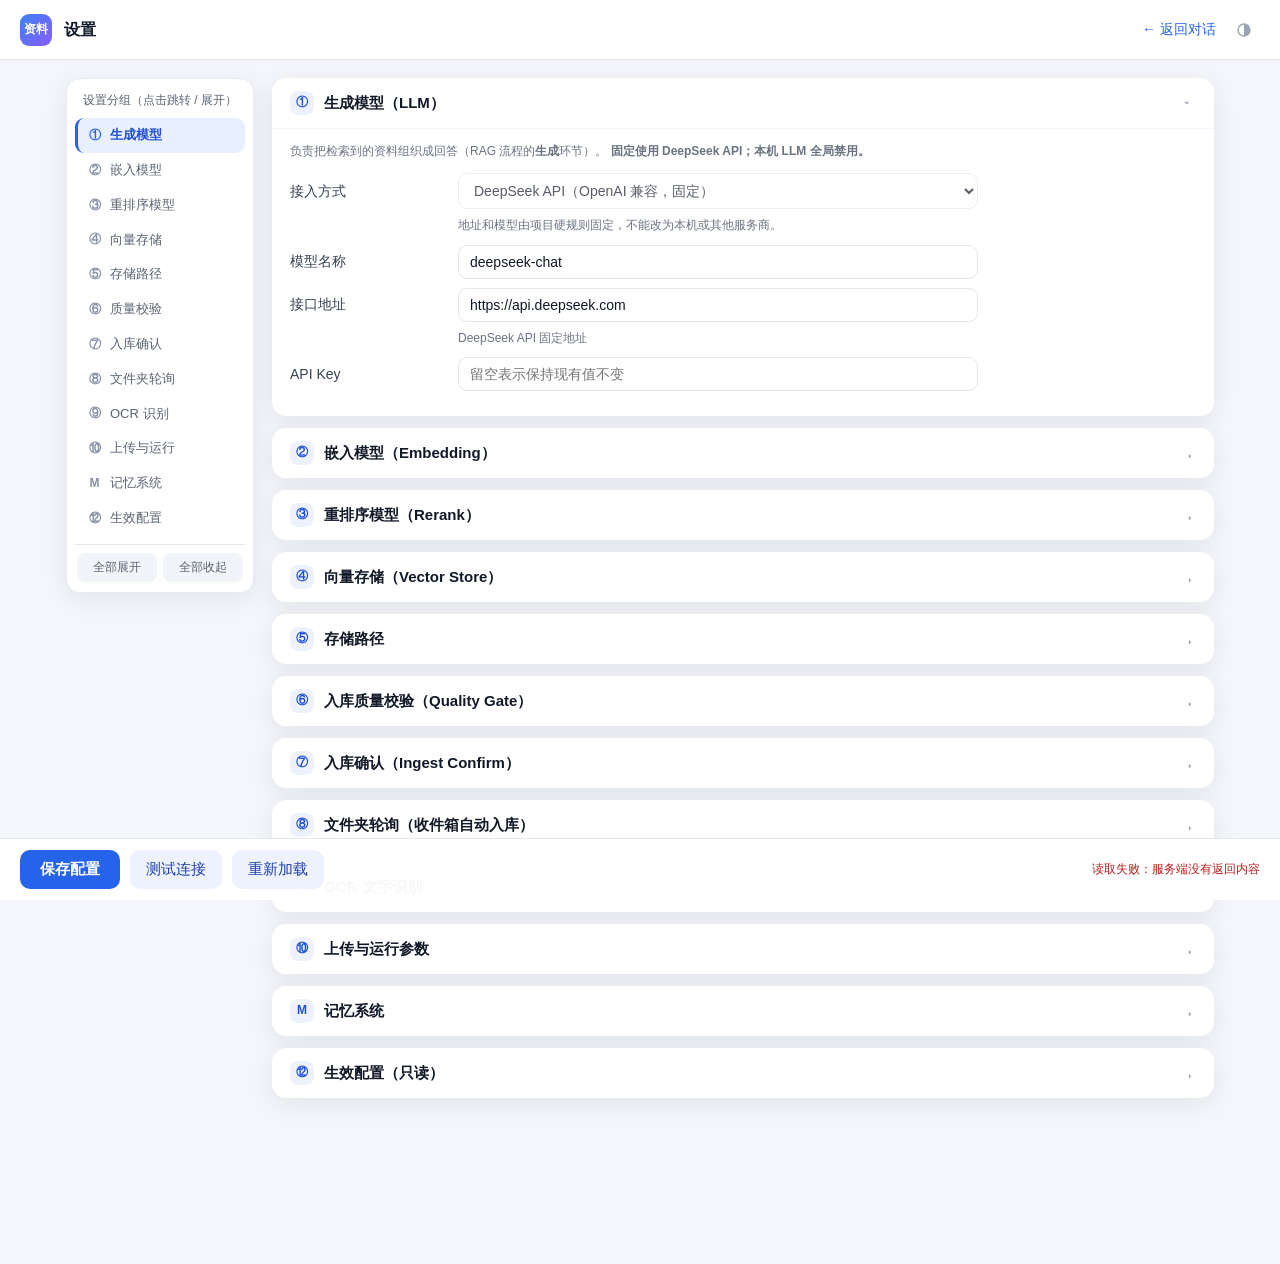
==== static/settings.html @ 83679155 "chore: initial open-source snapshot" ====
<!DOCTYPE html>
<html lang="zh-CN">
<head>
<meta charset="UTF-8">
<meta name="viewport" content="width=device-width, initial-scale=1">
<script src="/static/access_gate.js"></script>
<title>设置 - 本地知识库助手</title>
<!-- 设计令牌的唯一来源：配色 / 圆角 / 阴影 / 字号 / 断点约定全在这里 -->
<link rel="stylesheet" href="/static/theme.css">
<!-- 外观模式（auto / light / dark）：head 同步执行，避免深色下闪浅色 -->
<script src="/static/theme.js"></script>
<style>
/* 令牌、*{box-sizing}、[hidden]、body 基样式都在 theme.css。
   本页原来那份 :root 只有部分令牌，而且 **--side-accent 用了却没定义**
   （.nav-item.active 的左侧竖条、≤900px 的底部下划线都取它，实际一直回退到 currentColor）
   —— 现在统一由 theme.css 提供。 */
/* 字号只保留 6 档：11 / 12 / 13 / 14 / 15 / 16。
   11 = 角标、12 = 辅助说明、13 = 次级正文、14 = 正文/表单、15 = 卡片标题、16 = 页面标题。 */
html{scroll-behavior:smooth}
a{color:var(--brand)}
.header{position:sticky;top:0;z-index:30;height:60px;background:var(--panel);color:var(--text);display:flex;align-items:center;gap:12px;padding:0 20px;border-bottom:1px solid var(--line);box-shadow:var(--shadow-header)}
.header .logo{width:32px;height:32px;border-radius:9px;background:var(--logo-gradient);display:flex;align-items:center;justify-content:center;font-size:12px;font-weight:700;color:var(--on-brand)}
/* 顶栏标题从 <b> 换成 <h1>（原来整页没有一级标题），重置成原来的视觉 */
.header h1{margin:0;font-size:16px;font-weight:700}
.header .spacer{flex:1}
.header a{color:var(--brand);font-size:14px}
.header a:hover{color:var(--brand-2)}
.layout{display:flex;align-items:flex-start;gap:18px;max-width:1180px;margin:18px auto 92px;padding:0 16px}
.nav{position:sticky;top:78px;flex:0 0 188px;width:188px;background:var(--panel);border:1px solid var(--side-line);border-radius:var(--radius);box-shadow:var(--shadow);padding:10px 8px 8px}
.nav-title{font-size:12px;color:var(--side-text-dim);padding:2px 8px 8px}
.nav-item{display:flex;align-items:center;gap:8px;padding:7px 9px;border-radius:9px;color:var(--side-text-dim);font-size:13px;cursor:pointer;border-left:3px solid transparent;transition:background .15s ease}
.nav-item:hover{background:var(--side-hover)}
.nav-item.active{background:var(--side-accent-soft);color:var(--brand-2);font-weight:600;border-left-color:var(--side-accent)}
.nav-item .ico{width:15px;text-align:center;font-size:12px;font-weight:600;color:var(--side-text-faint)}
.nav-item.active .ico{color:var(--brand)}
.nav-item .state{margin-left:auto;font-size:11px;color:var(--side-text-faint)}
.nav-item .state.on{color:var(--ok-text)}
.nav-item .state.warn{color:var(--warn-text)}
.nav-actions{display:flex;gap:6px;padding:8px 2px 2px;margin-top:8px;border-top:1px solid var(--line)}
.btn-mini{flex:1;background:var(--side-hover);color:var(--side-text-dim);border-radius:8px;padding:6px 0;font-size:12px}
.btn-mini:hover{background:var(--grey-hover)}
.bar .only-narrow{display:none}
.main{flex:1;min-width:0}
.card{background:var(--panel);border-radius:var(--radius);box-shadow:var(--shadow);margin-bottom:12px;padding:0 18px 16px;overflow:hidden;scroll-margin-top:74px;transition:box-shadow .18s ease}
.card:hover{box-shadow:var(--shadow-card)}
.card.collapsed{padding-bottom:0}
.card-head{display:flex;align-items:center;gap:10px;margin:0 -18px;padding:13px 18px;cursor:pointer;user-select:none}
.card-head:hover{background:var(--grey-bg)}
.card:not(.collapsed) > .card-head{border-bottom:1px solid var(--grey-line-soft);margin-bottom:12px}
.card-head .num{flex:0 0 24px;width:24px;height:24px;border-radius:8px;background:var(--brand-chip);color:var(--brand-2);font-size:12px;font-weight:700;display:flex;align-items:center;justify-content:center}
.card-head h2{margin:0;font-size:15px;font-weight:600}
.card-head .sum{margin-left:auto;font-size:12px;color:var(--muted);max-width:48%;white-space:nowrap;overflow:hidden;text-overflow:ellipsis}
.card-head .chev{flex:0 0 12px;color:var(--grey-faint);font-size:11px;transition:transform .18s ease}
.card.collapsed > .card-head .chev{transform:rotate(-90deg)}
.card.collapsed > :not(.card-head){display:none}
.hint{color:var(--muted);font-size:12px;margin:0 0 12px;line-height:1.7}
.note-line{margin:-2px 0 12px;padding:9px 12px;border-radius:10px;background:var(--grey-bg);border:1px solid var(--brand-chip);font-size:12px;line-height:1.7;color:var(--grey-text)}
.note-line.warn{background:var(--warn-soft);border-color:var(--warn-line);color:var(--warn-text)}
.note-line.ok{background:var(--ok-soft);border-color:var(--ok-line);color:var(--ok-text)}
.access-pair-box{
  display:flex;gap:18px;align-items:center;flex-wrap:wrap;
  margin:4px 0 14px;padding:14px;border:1px solid var(--line);
  border-radius:12px;background:var(--panel);
}
.access-pair-box[hidden]{display:none}
.access-pair-copy{flex:1;min-width:220px;font-size:13px;line-height:1.75;color:var(--grey-text)}
.access-pair-url{word-break:break-all;color:var(--brand-2);margin:6px 0}
.access-connect-icon{
  width:54px;height:54px;flex:0 0 54px;border-radius:16px;display:grid;place-items:center;
  background:var(--brand-soft);color:var(--brand-2);font-size:24px;
}
.access-copy{margin:4px 0 0;padding:5px 10px;min-height:30px;border:1px solid var(--line);
  border-radius:8px;background:var(--panel);color:var(--brand-2);font-size:12px}
.access-device-list{flex:1;min-width:260px;display:flex;flex-direction:column;gap:8px}
.access-device{
  display:flex;align-items:center;gap:10px;padding:9px 11px;
  border:1px solid var(--line);border-radius:10px;background:var(--panel);
}
.access-device-main{flex:1;min-width:0}
.access-device-name{font-weight:650;color:var(--text);overflow:hidden;text-overflow:ellipsis;white-space:nowrap}
.access-device-meta{font-size:11.5px;color:var(--muted);margin-top:2px}
.access-device-empty{font-size:12px;color:var(--muted)}
.access-request{border-color:var(--brand-line);background:var(--brand-soft)}
.access-actions{display:flex;gap:7px;flex:0 0 auto}
.access-actions button{margin:0;padding:6px 11px;min-height:32px;border-radius:8px;font-size:12px}
.access-allow{background:var(--brand);color:#fff;border:1px solid var(--brand)}
.access-ignore{background:var(--panel);color:var(--muted);border:1px solid var(--line)}
.row{display:flex;margin-bottom:9px;align-items:center;gap:10px;flex-wrap:wrap}
.row label{width:158px;flex:0 0 158px;font-size:14px;color:var(--grey-text)}
.row input[type=text],.row input[type=password],.row input[type=number],.row select{flex:1;min-width:200px;max-width:520px;padding:8px 11px;border:1px solid var(--line);border-radius:9px;font-size:14px;background:var(--panel);color:inherit}
.row input:focus,.row select:focus{outline:none;border-color:var(--brand-line-focus);box-shadow:var(--focus-ring)}
.row .sub{flex:1 1 100%;font-size:12px;color:var(--muted);padding-left:168px;margin-top:-3px}
/* 已保存的密钥：留空 = 保持原值，所以清除必须单独表达（保存时随 clear_secrets 提交） */
.row .btn-clear{flex:0 0 auto;padding:8px 12px;border:1px solid var(--line);border-radius:9px;background:var(--panel);color:var(--muted);font-size:13px;min-height:38px}
.row .btn-clear:hover{border-color:var(--bad-text);color:var(--bad-text)}
.row .btn-clear.pending{border-color:var(--warn-line);background:var(--warn-soft);color:var(--warn-text)}
/* 卡片内的二级小标题：原来 4 处 h2 各自写了内联 font-size，现统一到这里 */
.subhead{margin:16px 0 4px;font-size:14px;font-weight:600}
.subhead.tight{margin-top:12px}
table{width:100%;border-collapse:collapse;font-size:13px;margin:6px 0}
th,td{text-align:left;padding:7px 10px;border-bottom:1px solid var(--grey-line-soft);vertical-align:top}
th{color:var(--muted);font-weight:600;background:var(--grey-bg)}
td:first-child{width:190px;color:var(--grey-text)}
.chips{display:flex;flex-wrap:wrap;gap:6px;margin-top:8px}
.chip{font-size:12px;background:var(--grey-soft);border-radius:999px;padding:3px 10px;color:var(--grey-text)}
.test-list{margin:0;padding:0;list-style:none;font-size:13px}
.test-list li{padding:6px 0;border-bottom:1px dashed var(--grey-line-soft)}
.ok{color:var(--ok-text)}
.bad{color:var(--bad-text)}
.muted{color:var(--muted)}
.file-info{font-size:13px}
.injected-label{font-size:12px}
.bar{position:sticky;bottom:0;z-index:20;background:var(--glass-strong);border-top:1px solid var(--line);padding:11px 20px;display:flex;gap:10px;align-items:center;flex-wrap:wrap}
.bar .status{margin-left:auto;font-size:12px;color:var(--muted)}
/* 保存/测试的结果原来只有 .bad 一个分支，而 .bar .status{color} 的优先级高于全局 .bad，
   失败时实际仍是灰的、成功与空闲完全同色 —— 用户看不出这一次到底成没成。这里补足三态。 */
.bar .status.ok{color:var(--ok-text)}
.bar .status.bad{color:var(--bad-text)}
/* 未保存改动计数：跟着底栏一起常驻，所以不能写进 #status 的文本里（那条会被下一次操作覆盖） */
.bar .dirty{flex:0 0 auto;font-size:12px;color:var(--warn-text);background:var(--warn-soft);border:1px solid var(--warn-line);border-radius:999px;padding:2px 10px}
/* 键盘焦点：卡片头是负边距的全宽元素，卡片又 overflow:hidden，外描边会被裁掉 */
.card-head:focus-visible,.nav-item:focus-visible{outline-offset:-2px}
/* 按钮的进行中状态（测试连接要跑好几秒），没有禁用样式的话用户看不出它已经点了 */
.bar button[disabled]{opacity:.55;cursor:default}
.btn-primary{background:var(--brand);color:var(--on-brand);padding:10px 20px;border-radius:10px;font-weight:600}
.btn-primary:hover{background:var(--brand-2)}
.btn-plain{background:var(--brand-chip);color:var(--brand-chip-text);padding:10px 16px;border-radius:10px}
.btn-plain:hover{background:var(--brand-fill)}
@media (max-width:900px){/* 移动版布局：页内导航由竖排变横向条 */
    .layout{flex-direction:column;gap:12px}.nav{position:static;width:100%;flex:1 1 auto;display:flex;flex-wrap:nowrap;overflow-x:auto;gap:6px;padding:8px}.nav-title{display:none}.nav-actions{border-top:none;margin:0;padding:0 2px}.nav-item{border-left:none;border-bottom:2px solid transparent;white-space:nowrap;padding:6px 10px}.nav-item.active{border-left:none;border-bottom-color:var(--side-accent)}.nav-item .state{display:none}.bar .only-narrow{display:inline-block}}
/* 手机（≤620px）：单列排版、触控尺寸、表格自己横向滚动（不撑破页面） */
@media (max-width:620px){
    .header{height:56px;padding:0 12px}
    .header h1{font-size:15px}
    .header a{display:inline-flex;align-items:center;min-height:40px;padding:8px 4px}
    .layout{gap:10px;margin:12px auto 160px;padding:0 10px}
    /* 手机上的分组导航：一条可左右滑动的紧凑条（原来是 10 个条目竖着堆约 390px） */
    .nav{padding:8px;flex-direction:column;overflow:visible;gap:6px}
    #navlist{display:flex;flex-wrap:nowrap;overflow-x:auto;-webkit-overflow-scrolling:touch;gap:6px;scrollbar-width:none}
    #navlist::-webkit-scrollbar{display:none}
    .nav-item{flex:0 0 auto;white-space:nowrap;min-height:40px;padding:9px 12px}
    .nav-actions{flex-wrap:wrap}
    .nav-actions button{min-height:36px}
    .card{padding:0 12px 12px;scroll-margin-top:70px}
    .card-head{margin:0 -12px;padding:12px;min-height:48px}
    .card-head h2{font-size:15px}
    .card-head .sum{max-width:40%}
    .hint{font-size:12px}
    .row{gap:6px;margin-bottom:12px}
    .row label{width:100%;flex:1 1 100%;font-size:13px}
    /* 字号 16px：iOS 聚焦时不会自动放大整页；高度 ≥44px 便于触控 */
    .row input[type=text],.row input[type=password],.row input[type=number],.row select{width:100%;min-width:0;max-width:100%;font-size:16px;padding:10px 11px;min-height:44px}
    .row .btn-clear{min-height:44px}
    .row .sub{padding-left:0;font-size:12px}
    table{display:block;overflow-x:auto;-webkit-overflow-scrolling:touch}
    th,td{padding:8px 9px;font-size:12px}
    td:first-child{width:auto;min-width:104px}
    .chip{padding:5px 10px}
    .bar{padding:10px 12px calc(10px + env(safe-area-inset-bottom))}
    .bar button{flex:1 1 calc(50% - 5px);min-height:44px}
    .bar .status{flex:1 1 100%;margin-left:0;font-size:12px;line-height:1.6}
    body{-webkit-text-size-adjust:100%}
}
/* 小屏手机（≤560px）：卡片头部的汇总文字让位，优先保证标题与表单 */
@media (max-width:420px){
    .layout{padding:0 8px}
    .card{padding:0 10px 10px}
    .card-head{margin:0 -10px;padding:11px 10px}
    .card-head .sum{display:none}
    .card-head h2{font-size:14px}
}
</style>
<!-- 三页共用的反馈组件（PAI.toast / PAI.confirm）；样式在 theme.css -->
<script src="/static/ui.js" defer></script>
</head>
<body>
<div class="header">
    <div class="logo">资料</div>
    <h1>设置</h1>
    <span class="spacer"></span>
    <a href="/web">← 返回对话</a>
    <!-- 外观：自动 → 浅色 → 深色（theme.js 接管） -->
    <button id="themeBtn" class="theme-btn" type="button" data-theme-toggle></button>
</div>

<div class="layout">
<nav class="nav">
    <div class="nav-title">设置分组（点击跳转 / 展开）</div>
    <div id="navlist"></div>
    <div class="nav-actions">
        <button type="button" class="btn-mini" onclick="expandAll(true)">全部展开</button>
        <button type="button" class="btn-mini" onclick="expandAll(false)">全部收起</button>
    </div>
</nav>

<main class="main">

<section class="card" id="sec-llm">
    <div class="card-head" role="button" tabindex="0" aria-expanded="true" onclick="toggleSection('sec-llm')" title="点击展开 / 收起">
        <span class="num">①</span>
        <h2>生成模型（LLM）</h2>
        <span class="sum" id="sum-llm"></span>
        <span class="chev">▾</span>
    </div>
    <p class="hint">负责把检索到的资料组织成回答（RAG 流程的<b>生成</b>环节）。
        <b>固定使用 DeepSeek API；本机 LLM 全局禁用。</b></p>
    <div class="row"><label>接入方式</label>
        <select id="llm_binding" disabled>
            <option value="openai" selected>DeepSeek API（OpenAI 兼容，固定）</option>
        </select>
        <span class="sub">地址和模型由项目硬规则固定，不能改为本机或其他服务商。</span>
    </div>
    <div class="row"><label>模型名称</label><input type="text" id="llm_model" value="deepseek-chat" readonly></div>
    <div class="row"><label>接口地址</label><input type="text" id="llm_host" value="https://api.deepseek.com" readonly><span class="sub">DeepSeek API 固定地址</span></div>
    <div class="row"><label>API Key</label><input type="password" id="llm_api_key" placeholder="留空表示保持现有值不变"><button type="button" class="btn-clear" data-clear-secret="llm_api_key" hidden>清除</button></div>
</section>

<section class="card" id="sec-embedding">
    <div class="card-head" role="button" tabindex="0" aria-expanded="true" onclick="toggleSection('sec-embedding')" title="点击展开 / 收起">
        <span class="num">②</span>
        <h2>嵌入模型（Embedding）</h2>
        <span class="sum" id="sum-embedding"></span>
        <span class="chev">▾</span>
    </div>
    <p class="hint">负责把文档编码成向量（RAG 流程的<b>检索</b>环节）。换模型或维度会让旧向量失效，需要重建知识库。</p>
    <p class="hint"><b>固定为 bge-m3:latest。</b>本机 Ollama 只承担 RAG 嵌入，不参与 LLM 生成。</p>
    <div class="row"><label>接入方式</label>
        <select id="embedding_binding" disabled>
            <option value="ollama" selected>本机 Ollama（固定）</option>
        </select></div>
    <div class="row"><label>模型名称</label><input type="text" id="embedding_model" value="bge-m3:latest" readonly></div>
    <div class="row"><label>接口地址</label><input type="text" id="embedding_host" value="http://localhost:11434" readonly></div>
    <input type="hidden" id="embedding_api_key" value="">
    <div class="row"><label>向量维度</label><input type="number" id="embedding_dim" min="1" step="1" placeholder="例如 1024"></div>
    <div class="row"><label>发送维度参数</label><select id="embedding_send_dim"><option value="">（不修改）</option><option value="true">是</option><option value="false">否</option></select></div>
</section>

<section class="card" id="sec-rerank">
    <div class="card-head" role="button" tabindex="0" aria-expanded="true" onclick="toggleSection('sec-rerank')" title="点击展开 / 收起">
        <span class="num">③</span>
        <h2>重排序模型（Rerank）</h2>
        <span class="sum" id="sum-rerank"></span>
        <span class="chev">▾</span>
    </div>
    <p class="hint">可选：对检索结果再排序，提升准确度；不用时选“关闭”。</p>
    <div class="row"><label>接入方式</label>
        <select id="rerank_binding">
            <option value="">（不修改）</option>
            <option value="null">关闭</option>
            <option value="aliyun">阿里云</option>
            <option value="cohere">Cohere</option>
            <option value="jina">Jina</option>
        </select></div>
    <div class="row"><label>模型名称</label><input type="text" id="rerank_model" placeholder="例如 qwen3-vl-rerank"></div>
    <div class="row"><label>接口地址</label><input type="text" id="rerank_host"></div>
    <div class="row"><label>API Key</label><input type="password" id="rerank_api_key" placeholder="留空表示保持现有值不变"><button type="button" class="btn-clear" data-clear-secret="rerank_api_key" hidden>清除</button></div>
</section>

<section class="card" id="sec-vector">
    <div class="card-head" role="button" tabindex="0" aria-expanded="true" onclick="toggleSection('sec-vector')" title="点击展开 / 收起">
        <span class="num">④</span>
        <h2>向量存储（Vector Store）</h2>
        <span class="sum" id="sum-vector"></span>
        <span class="chev">▾</span>
    </div>
    <p class="hint">当前知识库使用<b>本地文件向量库</b>（无需 Docker / Qdrant）。如需切回 Qdrant，把存储类型改为 Qdrant 后保存并重启；切换向量库类型后通常需要用「切换本地向量库.bat」或重新上传文档来重建索引。</p>
    <div class="row"><label>存储类型</label>
        <select id="vector_store_type">
            <option value="">（不修改，沿用 LightRAG 配置）</option>
            <option value="qdrant">Qdrant（需 Docker 或本机服务）</option>
            <option value="local">本地文件（无需 Qdrant，便于迁移）</option>
        </select></div>
    <div class="row"><label>Qdrant 地址</label><input type="text" id="vector_store_qdrant_url" placeholder="http://localhost:6333"></div>
</section>

<section class="card" id="sec-paths">
    <div class="card-head" role="button" tabindex="0" aria-expanded="true" onclick="toggleSection('sec-paths')" title="点击展开 / 收起">
        <span class="num">⑤</span>
        <h2>存储路径</h2>
        <span class="sum" id="sum-paths"></span>
        <span class="chev">▾</span>
    </div>
    <p class="hint">知识库落地在磁盘上的位置。换电脑或搬家时只需要改这里的路径；数据目录留空表示沿用 LightRAG 自身设置。</p>
    <div class="row"><label>LightRAG 目录</label><input type="text" id="paths_lightrag_home" placeholder="可填相对路径如 lightrag（相对项目根），或绝对路径如 lightrag/"></div>
    <div class="row"><label>知识库数据目录</label><input type="text" id="graph_working_dir" placeholder="可填相对路径，如 ./rag_storage（相对项目根）"></div>
    <div class="row"><label>文档输入目录</label><input type="text" id="graph_input_dir" placeholder="可填相对路径，如 ./knowledge（相对项目根）"></div>
</section>

<section class="card" id="sec-quality">
    <div class="card-head" role="button" tabindex="0" aria-expanded="true" onclick="toggleSection('sec-quality')" title="点击展开 / 收起">
        <span class="num">⑥</span>
        <h2>入库质量校验（Quality Gate）</h2>
        <span class="sum" id="sum-quality"></span>
        <span class="chev">▾</span>
    </div>
    <p class="hint">上传的文件先在本地解析为 Markdown 再做质量校验：<b>只有通过校验的内容才会进入知识库</b>。
        <b>这道门没有总开关</b>（Phase 18 起 QUALITY_ENABLED 已失效）：校验恒定运行，没通过的文件只能在
        上传卡片上点「仍要入库」由你自己放行，档案里会留下「人工放行」记录。
        留空表示沿用 .env / 内置默认值；选择 standard / strict / loose 时，下面的具体阈值由预设决定（自定义数值会被忽略）。</p>
    <div class="row"><label>严格程度预设</label>
        <select id="quality_profile">
            <option value="">（跟随 .env，默认 standard）</option>
            <option value="standard">standard（与历史默认一致）</option>
            <option value="strict">strict（更严格：短文档也会被拦下）</option>
            <option value="loose">loose（更宽松：适合零散笔记）</option>
            <option value="custom">custom（使用下面的自定义阈值）</option>
        </select></div>
    <div class="row"><label>最少有效字符数</label><input type="number" id="quality_min_chars" min="0" step="1" placeholder="默认 50"></div>
    <div class="row"><label>可读字符占比下限</label><input type="number" id="quality_min_readable_ratio" min="0" max="1" step="0.01" placeholder="默认 0.60（0~1 之间）"></div>
    <div class="row"><label>乱码比例上限</label><input type="number" id="quality_max_garbled_ratio" min="0" max="1" step="0.01" placeholder="默认 0.05"></div>
    <div class="row"><label>重复行比例上限</label><input type="number" id="quality_max_repeat_ratio" min="0" max="1" step="0.01" placeholder="默认 0.40"></div>
    <div class="row"><label>每页字符数下限</label><input type="number" id="quality_min_chars_per_page" min="0" step="1" placeholder="默认 100（PDF/图片，低于此值提示 OCR）"></div>
    <div class="row"><label>综合质量分及格线</label><input type="number" id="quality_pass_score" min="0" max="100" step="1" placeholder="默认 70"></div>
    <div class="row"><label>未识别图片容忍数</label><input type="number" id="quality_max_unocr_images" min="0" step="1" placeholder="默认 0：有一张未识别的内嵌图片就停下等你确认"></div>
</section>

<section class="card" id="sec-ingest">
    <div class="card-head" role="button" tabindex="0" aria-expanded="true" onclick="toggleSection('sec-ingest')" title="点击展开 / 收起">
        <span class="num">⑦</span>
        <h2>入库确认（Ingest Confirm）</h2>
        <span class="sum" id="sum-ingest"></span>
        <span class="chev">▾</span>
    </div>
    <p class="hint">质量校验通过<b>不等于</b>直接入库：文件会停在「待确认」，由你点「入库」或「跳过」——中间那一步永远由你决定。<br>
        <b>always</b> 每个文件都问你（默认，最稳）；<b>auto</b> 让建议说话——「建议直接入库」的自动放行，
        提示「再看一眼 / 谨慎入库」的仍会停下问你；<b>off</b> 通过校验就直接入库（不推荐：错内容也会写进知识库）。<br>
        留空表示沿用 .env / 内置默认值；改完需重启服务生效。上传卡片上还有「本次运行内全部允许」的临时开关（重启即失效）。</p>
    <p id="ingestState" class="note-line"></p>
    <div class="row"><label>入库确认方式</label>
        <select id="ingest_confirm">
            <option value="">（跟随 .env，默认 always）</option>
            <option value="always">always：每个文件都停下来等我确认（推荐）</option>
            <option value="auto">auto：建议入库的自动放行，其余停下来问我</option>
            <option value="off">off：不再确认，通过校验就直接入库</option>
        </select></div>
    <div class="row"><label>待确认保留时长</label><input type="number" id="ingest_ttl_hours" min="0" step="1" placeholder="小时，默认 24；超时按「跳过」处理（不删资料，可随时补确认）"></div>
</section>

<section class="card" id="sec-inbox">
    <div class="card-head" role="button" tabindex="0" aria-expanded="true" onclick="toggleSection('sec-inbox')" title="点击展开 / 收起">
        <span class="num">⑧</span>
        <h2>文件夹轮询（收件箱自动入库）</h2>
        <span class="sum" id="sum-inbox"></span>
        <span class="chev">▾</span>
    </div>
    <p class="hint">把文件<b>复制或移动到 <code>data\inbox\</code></b> 就会自动入库：程序每 N 秒扫一次，
        等文件「长稳」（连续两轮大小不变）后受理，原件移动到 <code>data\originals\年月\</code> 留档，
        内容完全相同（sha256 一致）的文件不再入库第二次（归档到 <code>data\inbox\_taken\</code>）。<br>
        它与网页上传<b>走同一条流水线</b>：解析、质检、留档规则完全一致；不一样的只有
        <b>入库确认</b>（本卡片单独设置，默认 auto）。受理不了的文件（类型不支持 / 超过上传上限）
        会移进 <code>data\inbox\_failed\</code> 并附一份 <code>.reason.txt</code>，<b>不会删除</b>。<br>
        留空表示沿用 .env / 内置默认值（开关 true、间隔 10 秒、确认 auto）；改完需重启服务生效。
        看进度请打开 <a href="/files">文件管理</a> 页。</p>
    <p id="inboxState" class="note-line"></p>
    <div class="row"><label>启用文件夹轮询</label>
        <select id="inbox_enabled">
            <option value="">（跟随 .env，默认 开启）</option>
            <option value="true">开启：放进 data\inbox\ 的文件自动入库</option>
            <option value="false">关闭：收件箱不再被扫描（文件原样留着）</option>
        </select></div>
    <div class="row"><label>扫描间隔（秒）</label>
        <input type="number" id="inbox_poll_seconds" min="3" max="600" step="1" placeholder="默认 10（3~600）；间隔越短越及时，也越频繁读盘"></div>
    <div class="row"><label>收件箱入库确认</label>
        <select id="inbox_confirm">
            <option value="">（跟随 .env，默认 auto）</option>
            <option value="always">always：文件夹来的文件也逐个问我</option>
            <option value="auto">auto：建议入库的自动放行，其余停下来问我（推荐）</option>
            <option value="off">off：通过质检就直接入库（不推荐）</option>
        </select></div>
</section>

<section class="card" id="sec-ocr">
    <div class="card-head" role="button" tabindex="0" aria-expanded="true" onclick="toggleSection('sec-ocr')" title="点击展开 / 收起">
        <span class="num">⑨</span>
        <h2>OCR 文字识别</h2>
        <span class="sum" id="sum-ocr"></span>
        <span class="chev">▾</span>
    </div>
    <p class="hint">
        用于扫描件、图片，以及 Word / PPT / PDF 里的内嵌图片。默认 <b>OCR_MODE=off</b>：程序不向任何外部服务发送文件，需要识别的文件只会被拦下并提示。<br>
        <b>云端 PaddleOCR-VL（paddle）</b>会把文件发送到外部服务；<b>本机 PaddleOCR（local）</b>在本机识别、不出网（需自行安装）。
        内嵌图片默认会先把文档停在「需要识别」状态，只有你点「识别图片」才真正外发。
    </p>
    <p id="ocrState" class="note-line"></p>
    <div class="row"><label>OCR 模式</label>
        <select id="ocr_mode">
            <option value="">（跟随 .env，默认 off）</option>
            <option value="off">off：完全不启用（不外发）</option>
            <option value="manual">manual：网页上点按钮才识别（推荐）</option>
            <option value="auto">auto：检测到需要即自动识别（会消耗配额）</option>
        </select></div>
    <div class="row"><label>OCR 提供方</label>
        <select id="ocr_provider">
            <option value="">（跟随 .env，默认 paddle）</option>
            <option value="paddle">云端 PaddleOCR-VL（会外发文件）</option>
            <option value="local">本机 PaddleOCR（不外发，需安装 paddleocr）</option>
            <option value="stub">离线替身（仅测试，不识别真实内容）</option>
            <option value="none">禁用（即使填了 Token 也不外发）</option>
        </select></div>
    <div class="row"><label>内嵌图片纳入 OCR</label>
        <select id="ocr_image_ocr">
            <option value="">（跟随 .env，默认纳入）</option>
            <option value="true">是：Word/PPT/PDF 里的图片要先识别才放行</option>
            <option value="false">否：忽略图片，只入库正文</option>
        </select></div>
    <div class="row"><label>识别语言</label><input type="text" id="ocr_lang" placeholder="默认 ch（中文）；英文可填 en"></div>
    <div class="row"><label>本机识别设备</label>
        <select id="ocr_device">
            <option value="">（跟随 .env，默认 cpu）</option>
            <option value="cpu">cpu</option>
            <option value="gpu">gpu</option>
        </select></div>
    <div class="row"><label>云端作业地址</label><input type="text" id="ocr_base_url" placeholder="默认官方 PaddleOCR-VL 作业地址；可换成自建服务"></div>
    <div class="row"><label>云端模型名</label><input type="text" id="ocr_model" placeholder="默认 PaddleOCR-VL-1.6"></div>
    <div class="row"><label>OCR Token</label><input type="password" id="ocr_token" placeholder="留空表示保持现有值不变（只写在这里，不会出现在代码里）"><button type="button" class="btn-clear" data-clear-secret="ocr_token" hidden>清除</button></div>
    <div class="row"><label>OCR 单文件上限</label><input type="number" id="ocr_max_file_mb" min="1" step="1" placeholder="单位 MB，默认 50"></div>
    <div class="row"><label>本机模型目录</label><input type="text" id="ocr_local_model_dir" placeholder="留空=用 PaddleOCR 默认缓存目录"></div>
</section>

<section class="card" id="sec-app">
    <div class="card-head" role="button" tabindex="0" aria-expanded="true" onclick="toggleSection('sec-app')" title="点击展开 / 收起">
        <span class="num">⑩</span>
        <h2>上传与运行参数</h2>
        <span class="sum" id="sum-app"></span>
        <span class="chev">▾</span>
    </div>
    <p class="hint">上传限额、允许的文件类型、日志级别、问答技能路由与回答生成方式（服务端参数，改完需重启生效）。</p>
    <div class="row"><label>上传大小上限</label><input type="number" id="app_max_upload_size" min="1" step="1" placeholder="单位字节，例如 20971520=20MB；留空=默认100MB"></div>
    <div class="row"><label>允许的扩展名</label><input type="text" id="app_allowed_extensions" placeholder="逗号分隔，例如 .txt,.md,.pdf,.docx"></div>
    <div class="row"><label>日志级别</label>
        <select id="app_log_level">
            <option value="">（不修改）</option>
            <option value="DEBUG">DEBUG</option>
            <option value="INFO">INFO</option>
            <option value="WARNING">WARNING</option>
            <option value="ERROR">ERROR</option>
        </select></div>
    <div class="row"><label>问答技能路由</label>
        <select id="app_skill_routing">
            <option value="">（不修改：跟随 .env / 默认关闭）</option>
            <option value="off">关闭：/chat 直通 LightRAG</option>
            <option value="on">开启：优先走技能（文本问答 / 图片查找）</option>
        </select>
        <span class="sub">开启后图片问题返回 [img-n] 图片卡片；保存后需重启生效。默认关闭。</span>
    </div>
    <div class="row"><label>回答生成方式</label>
        <select id="app_generation_mode" disabled>
            <option value="upstream" selected>上游 LightRAG（固定，DeepSeek）</option>
        </select>
        <span class="sub">本机 LLM 已全局禁用；Ollama 仅保留 bge-m3 作为 RAG 嵌入模型。</span>
    </div>
    <div class="row"><label>局域网设备授权</label>
        <button type="button" id="accessDevicesRefresh" class="btn-clear">刷新设备</button>
        <span class="sub">平板直接打开聊天地址；这里出现设备后点一次“允许”，无需输入授权码或设备名。</span>
    </div>
    <div class="access-pair-box" id="accessPairBox">
        <div class="access-connect-icon">↗</div>
        <div class="access-pair-copy">
            <strong>平板 / 手机直接打开这个地址</strong>
            <div class="access-pair-url" id="accessPairUrl"></div>
            <button type="button" class="access-copy" id="accessCopyUrl">复制地址</button>
            <div>打开后会自动发送连接请求，不需要先进入单独页面或输入六位码。</div>
        </div>
    </div>
    <div class="row"><label>等待允许</label>
        <div class="access-device-list" id="accessRequestList">
            <div class="access-device-empty">读取中…</div>
        </div>
    </div>
    <div class="row"><label>已授权设备</label>
        <div class="access-device-list" id="accessDeviceList">
            <div class="access-device-empty">读取中…</div>
        </div>
    </div>
</section>

<section class="card" id="sec-memory">
    <div class="card-head" role="button" tabindex="0" aria-expanded="true" onclick="toggleSection('sec-memory')" title="点击展开 / 收起">
        <span class="num">M</span>
        <h2>记忆系统</h2>
        <span class="sum" id="sum-memory"></span>
        <span class="chev">▾</span>
    </div>
    <p class="hint">
        M2：原始对话持久化、Tier 1 快记忆与上下文注入。M5 记忆管理页已提供；
        可查看/确认/拒绝/编辑/删除，写操作仅限本机。
        开关在 <code>.env</code> / <code>deploy/.env.docker</code> 的 <code>MEMORY_*</code>，改完需重启。
    </p>
    <div class="row"><label>持久化状态</label><span id="memoryState" class="muted">读取中...</span></div>
    <div class="row"><label>记忆条数</label><span id="memoryCount" class="muted">—</span></div>
    <div class="row"><label>上下文注入</label><span id="memoryContext" class="muted">—</span></div>
    <div class="row"><label>提取队列</label><span id="memoryQueue" class="muted">—</span></div>
    <div class="row"><label>数据库</label><span id="memoryPath" class="muted">—</span></div>
    <div class="row"><label>管理页面</label><a href="/memory" target="_blank" rel="noopener">打开记忆管理（M5）</a><span class="sub">写操作仅限本机</span></div>
    <div class="row"><label>管理接口</label><a href="/api/memory/items" target="_blank" rel="noopener">/api/memory/items</a><span class="sub">只读 JSON；写接口见 /docs</span></div>
</section>


<section class="card" id="sec-status">
    <div class="card-head" role="button" tabindex="0" aria-expanded="true" onclick="toggleSection('sec-status')" title="点击展开 / 收起">
        <span class="num">⑫</span>
        <h2>生效配置（只读）</h2>
        <span class="sum" id="sum-status"></span>
        <span class="chev">▾</span>
    </div>
    <p class="hint">左边是项目，右边是当前实际生效值；显示“—”表示该项未设置。</p>
    <div class="row"><label>配置文件</label><span id="fileinfo" class="muted file-info">读取中...</span></div>
    <h2 class="subhead tight">知识库侧（LightRAG）</h2>
    <table id="effectiveTable"><tbody></tbody></table>
    <h2 class="subhead">应用侧</h2>
    <table id="appTable"><tbody></tbody></table>
    <h2 class="subhead">解析 · 质量校验 · OCR</h2>
    <table id="qualityTable"><tbody></tbody></table>
    <div id="injected" class="chips"></div>

    <h2 class="subhead">连接测试</h2>
        <ul id="testresult" class="test-list"><li class="muted">（尚未测试连接）</li></ul>
</section>

</main>
</div>

<div class="bar">
    <button class="btn-primary" id="saveBtn" onclick="save()">保存配置</button>
    <button class="btn-plain" id="testBtn" onclick="test()">测试连接</button>
    <button class="btn-plain" onclick="reload()">重新加载</button>
    <button class="btn-plain only-narrow" onclick="expandAll(true)">展开全部</button>
    <span id="status" class="status" role="status" aria-live="polite">提示：保存后需重启服务才生效（双击项目根目录的 appctl.vbs restart，全程无窗口）</span>
    <!-- 未保存改动计数：单独一个元素，否则被后面的操作文案覆盖掉就再也看不见了。
         刻意不给它 aria-live：每敲一个字都会播报一遍，读屏用户会被淹掉。 -->
    <span id="dirty" class="dirty" hidden></span>
</div>

<script>
const FIELDS = [
    ["llm", "binding"], ["llm", "model"], ["llm", "host"], ["llm", "api_key"],
    ["embedding", "binding"], ["embedding", "model"], ["embedding", "host"], ["embedding", "api_key"], ["embedding", "dim"], ["embedding", "send_dim"],
    ["rerank", "binding"], ["rerank", "model"], ["rerank", "host"], ["rerank", "api_key"],
    ["vector_store", "type"], ["vector_store", "qdrant_url"],
    ["graph", "working_dir"], ["graph", "input_dir"],
    ["paths", "lightrag_home"],
    ["app", "max_upload_size"], ["app", "allowed_extensions"], ["app", "log_level"],
    ["app", "skill_routing"], ["app", "generation_mode"],
    // 入库质量校验（Quality Gate）
    // Phase 18：不再有「质量校验开关」—— QUALITY_ENABLED 已失效，页面不给入口、也不回写它
    ["quality", "profile"], ["quality", "min_chars"], ["quality", "min_readable_ratio"],
    ["quality", "max_garbled_ratio"], ["quality", "max_repeat_ratio"], ["quality", "min_chars_per_page"],
    ["quality", "pass_score"], ["quality", "max_unocr_images"],
    // 入库确认门（Phase 15）：通过质检后是否停下来等确认
    ["ingest", "confirm"], ["ingest", "ttl_hours"],
    // 文件夹轮询（Phase 16）：data\inbox\ 自动入库 + 它自己的确认门
    ["inbox", "enabled"], ["inbox", "poll_seconds"], ["inbox", "confirm"],
    // OCR 文字识别
    ["ocr", "mode"], ["ocr", "provider"], ["ocr", "image_ocr"], ["ocr", "lang"], ["ocr", "device"],
    ["ocr", "base_url"], ["ocr", "model"], ["ocr", "token"], ["ocr", "max_file_mb"], ["ocr", "local_model_dir"],
];

// 密钥字段：留空 = 保持原值（只显示掩码提示）
const SECRET_FIELDS = ["api_key", "token"];
// 三态字段："" / "true" / "false"
const TRI_STATE_FIELDS = ["send_dim", "enabled", "image_ocr"];

function el(group, key) { return document.getElementById(group + "_" + key); }

// 密钥字段的 id：留空 = 保持原值，所以"空"不算改动，
// 否则一打开页面什么都没做就会显示"有 N 项未保存"。
const SECRET_IDS = {};
const SECRET_PAIRS = {};     // id -> [group, key]，保存时拼 clear_secrets 用
// 已确认「清除」、但还没保存的密钥 id：空值在密钥字段上表示保持原值，
// 所以「清除」只能单独记一笔，不能靠把输入框清空来表达。
var CLEAR_PENDING = {};
// 磁盘上密钥的掩码文案（空 = 未配置），撤销清除 / 重新加载时还原占位符
var SECRET_DISPLAY = {};
FIELDS.forEach(function (pair) {
    if (SECRET_FIELDS.indexOf(pair[1]) >= 0) {
        const id = pair[0] + "_" + pair[1];
        SECRET_IDS[id] = true;
        SECRET_PAIRS[id] = [pair[0], pair[1]];
    }
});

// ---------- 未保存改动（脏状态）----------
// BASELINE = load() 完成时每个字段的快照，DIRTY = 与快照不同的字段 id。
// 为什么用 input 而不是 change：文本框只在失焦时才触发 change，
// 用户改完最后一个字段直接点「重新加载」就漏掉了。
var BASELINE = {};
var DIRTY = {};
// 字段的 <label> 没有 for，顺手把标签文本收起来，供"会丢哪几项"的说明用
var FIELD_LABELS = {};

function fieldLabel(id) { return FIELD_LABELS[id] || id; }
function dirtyIds() { return Object.keys(DIRTY); }

function isDirty(node) {
    if (BASELINE[node.id] === undefined) { return false; }   // 不在 FIELDS 里的控件不参与
    // 已标记清除的密钥：输入框虽然是空的（与快照相同），但确实是一项未保存的改动。
    // 必须放在"值没变"判断之前，否则空值会先被当成未改动。
    if (SECRET_IDS[node.id] && CLEAR_PENDING[node.id]) { return true; }
    if (node.value === BASELINE[node.id]) { return false; }
    // 密钥留空 = 保持原值，空值一律不算改动（快照本身也是空的，清空后同理）
    if (SECRET_IDS[node.id] && node.value.trim() === "") { return false; }
    return true;
}

function refreshDirty(node) {
    if (!node || BASELINE[node.id] === undefined) { return; }
    if (isDirty(node)) { DIRTY[node.id] = true; } else { delete DIRTY[node.id]; }
    renderDirty();
}

function renderDirty() {
    const node = document.getElementById("dirty");
    if (!node) { return; }
    const count = dirtyIds().length;
    node.textContent = count ? ("有 " + count + " 项未保存的改动") : "";
    node.hidden = count === 0;
}

function snapshotFields() {
    BASELINE = {};
    FIELDS.forEach(function (pair) {
        const node = el(pair[0], pair[1]);
        if (node) { BASELINE[node.id] = node.value; }
    });
    DIRTY = {};
    renderDirty();
}

// ---------- 密钥清除（C2）----------
// 密钥留空保存 = 保持原值，因此「清除」不能靠提交空值表达：
// 这里只做页面上的标记，保存时另行提交 clear_secrets: [[group, key], …]。
function secretButton(id) {
    return document.querySelector('[data-clear-secret="' + id + '"]');
}

function secretPlaceholder(display) {
    return display ? ("已配置 " + display + "，留空保持不变") : "留空表示不设置";
}

function renderSecretButton(id) {
    const btn = secretButton(id);
    if (!btn) { return; }
    const pending = !!CLEAR_PENDING[id];
    const configured = !!SECRET_DISPLAY[id];
    // 没配过、也没标记清除时不给入口，免得点一个没有意义的按钮
    btn.hidden = !(configured || pending);
    btn.classList.toggle("pending", pending);
    btn.textContent = pending ? "撤销清除" : "清除";
    btn.setAttribute("aria-pressed", pending ? "true" : "false");
    btn.title = pending ? "撤销清除，继续使用已保存的密钥" : "清除已保存的密钥（保存后生效）";
}

function setSecretPending(id, pending, keepValue) {
    const node = document.getElementById(id);
    if (pending) { CLEAR_PENDING[id] = true; } else { delete CLEAR_PENDING[id]; }
    if (node) {
        // 只有显式标记 / 撤销清除才清空输入框；
        // 「标记后又输入了新密钥」的自动撤销必须保留用户刚敲进去的值。
        if (!keepValue) { node.value = ""; }
        node.placeholder = pending
            ? "保存后将清除（保存前仍保留原值）"
            : secretPlaceholder(SECRET_DISPLAY[id] || "");
    }
    renderSecretButton(id);
    if (node) { refreshDirty(node); }
}

function initSecretClear() {
    document.querySelectorAll("[data-clear-secret]").forEach(function (btn) {
        btn.addEventListener("click", function () {
            const id = btn.getAttribute("data-clear-secret");
            if (CLEAR_PENDING[id]) { setSecretPending(id, false); return; }
            const node = document.getElementById(id);
            const typed = node ? node.value.trim() : "";
            askConfirm({
                title: "清除已保存的密钥？",
                body: "保存后这条密钥会从配置文件里移除，依赖它的模型 / 服务将不可用"
                    + "（重启服务后完全生效）。",
                detail: typed ? "输入框里还有未保存的新密钥；确认清除会以「清除」为准。" : "",
                confirmText: "标记为清除",
                cancelText: "保留",
                danger: true
            }).then(function (ok) { if (ok) { setSecretPending(id, true); } });
        });
    });
}

// 一个监听器管 50 个字段：字段本身是静态的，但 load() 会反复重写 value，
// 逐字段挂监听就得在每次重绘后重挂，漏一个就少一个脏字段；冒泡没有这个问题。
function initDirtyTracking() {
    const box = document.querySelector(".main");
    if (!box) { return; }
    const handler = function (event) {
        const node = event.target;
        if (!node || !node.id || (node.tagName !== "INPUT" && node.tagName !== "SELECT")) { return; }
        // 标记清除后又输入了新密钥：以新输入的值为准，自动撤销清除标记
        if (SECRET_IDS[node.id] && CLEAR_PENDING[node.id] && node.value.trim() !== "") {
            setSecretPending(node.id, false, true);   // true = 别把刚输入的值清掉
        }
        refreshDirty(node);
    };
    box.addEventListener("input", handler);
    box.addEventListener("change", handler);
}

window.addEventListener("beforeunload", function (event) {
    if (!dirtyIds().length) { return; }
    event.preventDefault();
    event.returnValue = "";   // 现代浏览器只认"设置过 returnValue"，提示文案由浏览器给
});

// ui.js 没加载出来时（缓存 / 404）退化为原生 confirm：宁可难看，
// 也不能把"会丢弃改动"这件事悄悄吞掉。
function askConfirm(opts) {
    if (window.PAI && typeof window.PAI.confirm === "function") { return window.PAI.confirm(opts); }
    return Promise.resolve(window.confirm(opts.title + "\n\n" + opts.body + (opts.detail ? "\n" + opts.detail : "")));
}

function notify(text, kind) {
    if (window.PAI && typeof window.PAI.toast === "function") { window.PAI.toast(text, kind); }
}

function setStatus(text, ok) {
    const node = document.getElementById("status");
    node.textContent = text;
    // 三态：undefined = 中性、true = 成功、false = 失败（与保存/测试的调用点一致）
    node.className = "status" + (ok === true ? " ok" : (ok === false ? " bad" : ""));
}

async function load(keepStatus) {
    if (!keepStatus) { setStatus("读取配置中..."); }
    try {
        const response = await fetch("/api/settings");
        // 先留一份可解析的响应体：500 时后端通常仍带 {detail/error}，
        // 直接 .json() 后取 data.settings 会抛 TypeError，用户只看到 JS 报错。
        const data = await response.json().catch(function () { return null; });
        if (!response.ok) {
            setStatus("读取失败：" + describeError(data), false);
            return;
        }
        if (!data || !data.settings) {
            setStatus("读取失败：服务端返回的数据不完整", false);
            return;
        }
        FIELDS.forEach(function (pair) {
            const node = el(pair[0], pair[1]);
            if (!node) { return; }
            const value = (data.settings[pair[0]] || {})[pair[1]];
            if (SECRET_FIELDS.indexOf(pair[1]) >= 0) {
                SECRET_DISPLAY[node.id] = value ? String(value) : "";
                delete CLEAR_PENDING[node.id];   // 重新加载 = 回到磁盘状态，撤销未保存的清除标记
                node.value = "";
                node.placeholder = secretPlaceholder(SECRET_DISPLAY[node.id]);
                renderSecretButton(node.id);
            } else if (TRI_STATE_FIELDS.indexOf(pair[1]) >= 0) {
                const text = String(value === null || value === undefined ? "" : value).toLowerCase();
                node.value = (text === "true") ? "true" : ((text === "false") ? "false" : "");
            } else {
                node.value = (value === null || value === undefined) ? "" : value;
            }
        });
        // 值都写完了才拍快照：这是"磁盘上的配置"，之后与它不一致的就是未保存改动
        snapshotFields();
        document.getElementById("fileinfo").textContent = data.settings_file + (data.settings_exists ? "（已存在）" : "（尚未创建，保存后生成）");
        renderEffective(data);
        renderSummaries(data);
        renderIngestHint(data);
        renderInboxHint(data);
        renderOcrHint(data);
        refreshMemoryStatus();
        if (!keepStatus) {
            setStatus(data.restart_needed
                ? "已加载：有改动等待重启生效（appctl.vbs restart）"
                : "已加载");
        }
    } catch (err) {
        setStatus("读取失败：" + err, false);
    }
}

// 「重新加载」= 丢弃页面上的改动、回到磁盘上的配置。
// 原来直接 load()：改了几十个字段后点一下全没了，连问都不问一句。
function reload() {
    const ids = dirtyIds();
    if (!ids.length) { load(); return; }
    const names = ids.map(fieldLabel);
    const shown = names.slice(0, 8).join("、") + (names.length > 8 ? "…" : "");
    askConfirm({
        title: "放弃未保存的改动？",
        body: "有 " + ids.length + " 项改动还没保存。重新加载会用磁盘上的配置覆盖页面，这些改动会丢失"
            + "（「保存配置」不会替你保留它们）。",
        detail: "会丢失：" + shown + (names.length > 8 ? "（共 " + names.length + " 项）" : ""),
        confirmText: "放弃并重新加载",
        cancelText: "继续编辑",
        danger: true
    }).then(function (ok) { if (ok) { load(); } });
}

// 保存失败的原因后端给的是 {error, messages: [...]}：messages 是逐条中文说明，
// 原样 JSON.stringify(data.detail) 等于把裸 JSON 甩给用户。
function describeError(data) {
    if (!data) { return "服务端没有返回内容"; }
    if (Array.isArray(data.messages) && data.messages.length) { return data.messages.join("；"); }
    const detail = data.detail;
    if (Array.isArray(detail)) {
        // FastAPI 的校验错误就是这种形状（detail 是 [{loc,msg,type}, …]）
        const items = detail.map(function (item) {
            if (item && typeof item === "object") { return item.msg || item.message || item.error || JSON.stringify(item); }
            return String(item);
        });
        if (items.length) { return items.join("；"); }
    } else if (detail && typeof detail === "object") {
        if (Array.isArray(detail.messages) && detail.messages.length) { return detail.messages.join("；"); }
        if (detail.message) { return String(detail.message); }
        if (detail.error) { return String(detail.error); }
    } else if (detail) {
        return String(detail);
    }
    if (data.error) { return String(data.error); }
    return JSON.stringify(data);
}

async function save() {
    // 防重入，与 test() 同一套写法：保存要发 POST、回来还要 load() 重绘整个表单，
    // 全程几百毫秒到数秒。连点两下就是两次写入 + 两次重绘，状态栏还会互相覆盖
    // （先返回的那次说"已保存"，后返回的可能说"保存失败"）。
    const btn = document.getElementById("saveBtn");
    if (btn && btn.disabled) { return; }
    const body = {};
    FIELDS.forEach(function (pair) {
        const node = el(pair[0], pair[1]);
        if (!node) { return; }
        if (!body[pair[0]]) { body[pair[0]] = {}; }
        body[pair[0]][pair[1]] = node.value.trim();
    });
    // 密钥清除单独提交：空字符串在后端表示「保持原值」，表达不了清除。
    const clears = Object.keys(CLEAR_PENDING).filter(function (id) { return !!SECRET_PAIRS[id]; });
    if (clears.length) {
        body.clear_secrets = clears.map(function (id) { return SECRET_PAIRS[id]; });
    }
    if (btn) {
        btn.disabled = true;
        btn.setAttribute("aria-busy", "true");
        // 文案保持「保存配置」不动：底栏已经在说"保存中..."，按钮再变一次是噪声；
        // 这里只需要让它看起来按不动（.bar button[disabled] 已有样式）。
    }
    setStatus("保存中...");
    try {
        const response = await fetch("/api/settings", { method: "POST", headers: { "Content-Type": "application/json" }, body: JSON.stringify(body) });
        const data = await response.json();
        if (!response.ok) { setStatus("保存失败：" + describeError(data), false); return; }
        await load(true);
        // 保存成功后再写状态栏（load 会重绘页面，顺序反了提示就看不见了）
        const preview = (data && data.ocr_preview) || {};
        let extra = "";
        if (preview.reason) {
            extra = " 注意：OCR 重启后仍不会启用——" + preview.reason;
        } else if (preview.enabled_after_restart) {
            extra = " OCR 已设为「" + (preview.configured_mode || "") + "」，重启后启用。";
        }
        // 入库确认（Phase 15）：保存值与进程值不同就明说，别让用户以为「保存成功 = 已生效」
        const gateNow = (data && data.ingest_confirm_effective) || {};
        const gateSaved = String((((data || {}).settings || {}).ingest || {}).confirm || "");
        if (gateSaved && gateSaved !== gateNow.mode) {
            extra += " 入库确认已设为「" + gateSaved + "」，重启后生效（当前仍在用 " + gateNow.mode + "）。";
        }
        setStatus(data.note + extra + "（保存时间 " + (data.updated_at || "") + "）", true);
        // 底栏在手机上会折行、文案又长，再给一条即时反馈
        notify("配置已保存", "ok");
    } catch (err) {
        setStatus("保存失败：" + err, false);
    } finally {
        // 必须在 finally 里解锁：上面 `return` 的失败分支和 catch 都要能再点。
        if (btn) { btn.disabled = false; btn.removeAttribute("aria-busy"); }
    }
}

async function test() {
    const btn = document.getElementById("testBtn");
    if (btn && btn.disabled) { return; }        // 测试要跑好几秒，连点会叠着发请求
    if (btn) { btn.disabled = true; btn.textContent = "测试中..."; btn.setAttribute("aria-busy", "true"); }
    setStatus("正在测试连接...");
    renderTest([], true);
    try {
        const data = await (await fetch("/api/settings/test", { method: "POST" })).json();
        const checks = data.checks || [];
        renderTest(checks, false);
        const failed = checks.filter(function (item) { return !item.ok; }).length;
        // 明细渲染在 ⑫ 卡片里，而它默认是收起的 —— 不主动展开，底栏只说"存在异常项"，
        // 用户根本看不到哪一项没过。
        revealTestResult();
        const allOk = (data.all_ok === undefined) ? (failed === 0) : data.all_ok;
        setStatus(failed
            ? ("测试未通过：" + failed + " / " + checks.length + " 项异常，明细在「生效配置 → 连接测试」")
            : ("测试全部通过（共 " + checks.length + " 项）"), allOk);
    } catch (err) {
        setStatus("测试失败：" + err, false);
    } finally {
        if (btn) { btn.disabled = false; btn.removeAttribute("aria-busy"); btn.textContent = "测试连接"; }
    }
}

// 刻意走 saveCollapsed()：折叠状态存在 localStorage 里，
// 只摘 class 的话下次刷新会被存下来的"收起"覆盖回去，用户以为没生效。
function revealTestResult() {
    const card = document.getElementById("sec-status");
    if (!card) { return; }
    card.classList.remove("collapsed");
    saveCollapsed();
    syncExpanded();
    card.scrollIntoView({ block: "nearest" });
}

load();
function renderTest(checks, pending) {
    const box = document.getElementById("testresult");
    box.innerHTML = "";
    if (pending) {
        const waiting = document.createElement("li");
        waiting.className = "muted";
        waiting.textContent = "测试中...";
        box.appendChild(waiting);
        return;
    }
    (checks || []).forEach(function (item) {
        const line = document.createElement("li");
        line.className = item.ok ? "ok" : "bad";
        line.textContent = (item.ok ? "✓ " : "✗ ") + item.name + "：" + item.detail;
        box.appendChild(line);
    });
}

function renderEffective(data) {
    const effective = (data && data.lightrag_effective) || {};
    const rows = [
        ["生成模型", ["LLM_BINDING", "LLM_MODEL"]],
        ["生成模型接口地址", ["LLM_BINDING_HOST"]],
        ["嵌入模型", ["EMBEDDING_BINDING", "EMBEDDING_MODEL"]],
        ["嵌入模型接口地址", ["EMBEDDING_BINDING_HOST"]],
        ["向量维度", ["EMBEDDING_DIM"]],
        ["重排序（Rerank）", ["RERANK_BINDING", "RERANK_MODEL"]],
        ["向量库类型", ["LIGHTRAG_VECTOR_STORAGE"]],
        ["知识库数据目录", ["WORKING_DIR"]],
        ["文档输入目录", ["INPUT_DIR"]]
    ];
    const body = document.querySelector("#effectiveTable tbody");
    body.innerHTML = "";
    rows.forEach(function (row) {
        const values = row[1].map(function (key) { return effective[key] ? String(effective[key]) : ""; }).filter(function (item) { return item; });
        const tr = document.createElement("tr");
        const th = document.createElement("td");
        th.textContent = row[0];
        const td = document.createElement("td");
        td.textContent = values.length ? values.join(" / ") : "—";
        tr.appendChild(th);
        tr.appendChild(td);
        body.appendChild(tr);
    });
    const app = (data && data.app_effective) || {};
    const sizeBytes = Number(app.max_upload_size || 0);
    const sizeText = sizeBytes ? (sizeBytes + " 字节（约 " + (sizeBytes / 1048576).toFixed(1) + " MB）") : "—";
    const routingOn = String(app.skill_routing || "").toLowerCase() === "on";
    const routingSaved = String(app.skill_routing_saved || "").toLowerCase();
    const routingText = (routingOn ? "开启（技能优先）" : "关闭（直通 LightRAG）")
        + (app.skill_routing_restart_needed
            ? "；已保存为 " + (routingSaved === "on" ? "开启" : "关闭") + "，重启后生效"
            : "");
    const genText = "上游 LightRAG（固定 DeepSeek API）";
    const appRows = [
        ["LightRAG 地址", app.lightrag_url || "—"],
        ["上传大小上限", sizeText],
        ["允许的扩展名", (app.allowed_extensions && app.allowed_extensions.length) ? app.allowed_extensions.join(" ") : "（全部允许）"],
        ["日志级别", app.log_level || "—"],
        ["问答技能路由", routingText],
        ["回答生成方式", genText],
        ["本机 LLM", "全局禁用（不参与生成）"],
        ["RAG 嵌入模型", "bge-m3:latest（本机 Ollama）"]
    ];
    const appBody = document.querySelector("#appTable tbody");
    appBody.innerHTML = "";
    appRows.forEach(function (row) {
        const tr = document.createElement("tr");
        const th = document.createElement("td");
        th.textContent = row[0];
        const td = document.createElement("td");
        td.textContent = row[1];
        tr.appendChild(th);
        tr.appendChild(td);
        appBody.appendChild(tr);
    });
    const quality = (data && data.quality_effective) || {};
    const ocr = (data && data.ocr_effective) || {};
    const preview = (data && data.ocr_preview) || {};
    const gate = (data && data.ingest_confirm_effective) || {};
    const gateTtl = (gate.pending_review_ttl_hours === undefined || gate.pending_review_ttl_hours === null)
        ? 24 : gate.pending_review_ttl_hours;
    const qualityRows = [
        ["配置改动是否已生效", (data && data.restart_needed) ? "有改动等待重启（appctl.vbs restart）" : "与当前进程一致"],
        // Phase 15：确认门的一行结论 + 保留时长（超时按「跳过」处理，不删资料）
        ["入库确认", gate.mode === "always"
            ? "always（每个文件都停下来等确认）"
            : (gate.mode === "auto" ? "auto（建议入库的自动放行，其余停下问）" : "off（通过校验就直接入库）")],
        ["待确认保留时长", (gateTtl ? (gateTtl + " 小时") : "不自动归档") + "；超时按「跳过」处理（原件与解析结果保留）"],
        ["质量校验", "恒定开启（没有总开关）"
            + (quality.switch_ignored ? "；.env 里的 QUALITY_ENABLED=false 已被忽略" : "")],
        ["严格程度预设", quality.profile || "—"],
        ["最少有效字符数", quality.min_chars],
        ["可读字符占比下限", quality.min_readable_ratio],
        ["乱码比例上限", quality.max_garbled_ratio],
        ["重复行比例上限", quality.max_repeat_ratio],
        ["每页字符数下限", quality.min_chars_per_page],
        ["综合质量分及格线", quality.pass_score],
        ["未识别图片容忍数", quality.max_unocr_images],
        ["允许整篇 OCR 的格式", (quality.ocr_routes && quality.ocr_routes.length) ? quality.ocr_routes.join(" / ") : "—"],
        ["OCR 状态", ocr.enabled
            ? ("已启用（" + (ocr.provider || "") + "）")
            : (preview.enabled_after_restart
                ? "已保存但尚未生效（重启服务后启用）"
                : (preview.reason ? ("未启用：" + preview.reason) : "未启用（不会外发任何文件）"))],
        ["OCR 是否外发", ocr.external ? "会把文件发送到外部服务" : "不外发（本机或未启用）"],
        ["内嵌图片纳入 OCR", ocr.image_ocr ? "是（未识别图片会停下等确认）" : "否（忽略图片，只入库正文）"],
        ["OCR 语言 / 设备", (ocr.lang || "—") + " / " + (ocr.device || "—")],
        ["OCR 模型 / 地址", (ocr.model || "—") + " / " + (ocr.base_url || "—")],
        ["OCR Token", ocr.token_set ? "已配置" : "未配置"],
        ["OCR 单文件上限", ocr.max_file_mb ? (ocr.max_file_mb + " MB") : "—"],
        ["本机模型目录", ocr.local_model_dir || "（默认缓存目录）"]
    ];
    const qualityBody = document.querySelector("#qualityTable tbody");
    qualityBody.innerHTML = "";
    qualityRows.forEach(function (row) {
        const tr = document.createElement("tr");
        const th = document.createElement("td");
        th.textContent = row[0];
        const td = document.createElement("td");
        const value = (row[1] === null || row[1] === undefined || row[1] === "") ? "—" : row[1];
        td.textContent = String(value);
        tr.appendChild(th);
        tr.appendChild(td);
        qualityBody.appendChild(tr);
    });

    const injectedBox = document.getElementById("injected");

    injectedBox.innerHTML = "";
    const injected = (data && data.injected_env) || {};
    const keys = Object.keys(injected);
    if (keys.length) {
        const label = document.createElement("span");
        label.className = "muted injected-label";
        label.textContent = "将由启动器注入：";
        injectedBox.appendChild(label);
        keys.forEach(function (key) {
            const chip = document.createElement("span");
            chip.className = "chip";
            chip.textContent = key + "=" + injected[key];
            injectedBox.appendChild(chip);
        });
    }
}

// ---------- 分组导航 / 折叠 / 状态摘要（避免设置页一长到底） ----------
const SECTIONS = [
    { id: "sec-llm", num: "①", name: "生成模型" },
    { id: "sec-embedding", num: "②", name: "嵌入模型" },
    { id: "sec-rerank", num: "③", name: "重排序模型" },
    { id: "sec-vector", num: "④", name: "向量存储" },
    { id: "sec-paths", num: "⑤", name: "存储路径" },
    { id: "sec-quality", num: "⑥", name: "质量校验", badge: "quality" },
    { id: "sec-ingest", num: "⑦", name: "入库确认", badge: "ingest" },
    { id: "sec-inbox", num: "⑧", name: "文件夹轮询", badge: "inbox" },
    { id: "sec-ocr", num: "⑨", name: "OCR 识别", badge: "ocr" },
    { id: "sec-app", num: "⑩", name: "上传与运行" },
    { id: "sec-memory", num: "M", name: "记忆系统" },
    { id: "sec-status", num: "⑫", name: "生效配置" }
];
const COLLAPSE_KEY = "profile-ai.settings.collapsed";

function buildNav() {
    const box = document.getElementById("navlist");
    if (!box) { return; }
    box.innerHTML = "";
    SECTIONS.forEach(function (item) {
        const node = document.createElement("div");
        node.className = "nav-item";
        node.setAttribute("data-target", item.id);
        const ico = document.createElement("span");
        ico.className = "ico";
        ico.textContent = item.num;
        const name = document.createElement("span");
        name.textContent = item.name;
        node.appendChild(ico);
        node.appendChild(name);
        if (item.badge) {
            const badge = document.createElement("span");
            badge.className = "state";
            badge.id = "nav-" + item.badge;
            node.appendChild(badge);
        }
        node.setAttribute("role", "button");
        node.setAttribute("tabindex", "0");
        node.onclick = function () { gotoSection(item.id); };
        bindActivateKey(node);       // 键盘路径复用同一个 onclick
        box.appendChild(node);
    });
}

function readCollapsed() {
    try {
        const raw = localStorage.getItem(COLLAPSE_KEY);
        if (!raw) { return null; }
        const list = JSON.parse(raw);
        return Array.isArray(list) ? list : null;
    } catch (err) {
        return null;   // 隐私模式 / 禁用存储时退回默认
    }
}

function saveCollapsed() {
    const list = [];
    SECTIONS.forEach(function (item) {
        const card = document.getElementById(item.id);
        if (card && card.classList.contains("collapsed")) { list.push(item.id); }
    });
    try { localStorage.setItem(COLLAPSE_KEY, JSON.stringify(list)); } catch (err) { /* 忽略 */ }
}

function applyCollapsed() {
    // 默认只展开第①组，其余收起：整页高度从「要滚很久」变成基本一屏
    const saved = readCollapsed();
    const list = saved || SECTIONS.filter(function (item) { return item.id !== "sec-llm"; })
        .map(function (item) { return item.id; });
    SECTIONS.forEach(function (item) {
        const card = document.getElementById(item.id);
        if (!card) { return; }
        card.classList.toggle("collapsed", list.indexOf(item.id) >= 0);
    });
    syncExpanded();
}

function toggleSection(id) {
    const card = document.getElementById(id);
    if (!card) { return; }
    card.classList.toggle("collapsed");
    saveCollapsed();
    syncExpanded();
}

function expandAll(expand) {
    SECTIONS.forEach(function (item) {
        const card = document.getElementById(item.id);
        if (!card) { return; }
        card.classList.toggle("collapsed", !expand);
    });
    saveCollapsed();
    syncExpanded();
}

function setActiveNav(id) {
    document.querySelectorAll(".nav-item").forEach(function (node) {
        node.classList.toggle("active", node.getAttribute("data-target") === id);
    });
}

function gotoSection(id) {
    const card = document.getElementById(id);
    if (!card) { return; }
    card.classList.remove("collapsed");
    saveCollapsed();
    syncExpanded();
    setActiveNav(id);
    card.scrollIntoView({ behavior: "smooth", block: "start" });
}

function initScrollSpy() {
    if (!("IntersectionObserver" in window)) { setActiveNav("sec-llm"); return; }
    const observer = new IntersectionObserver(function (entries) {
        entries.forEach(function (entry) {
            if (entry.isIntersecting) { setActiveNav(entry.target.id); }
        });
    }, { rootMargin: "-72px 0px -68% 0px", threshold: 0 });
    SECTIONS.forEach(function (item) {
        const card = document.getElementById(item.id);
        if (card) { observer.observe(card); }
    });
}

// 折叠状态下的「当前值摘要」：不用展开就能看到关键状态
function setSummary(id, values, fallback) {
    const node = document.getElementById(id);
    if (!node) { return; }
    const text = values.filter(function (item) { return item; }).join(" · ") || fallback;
    node.textContent = text;
    node.title = text;
}

function renderSummaries(data) {
    const settings = (data && data.settings) || {};
    const lr = (data && data.lightrag_effective) || {};
    const app = (data && data.app_effective) || {};
    const quality = (data && data.quality_effective) || {};
    const ocr = (data && data.ocr_effective) || {};
    const preview = (data && data.ocr_preview) || {};
    // 有些值在配置里就是**字符串** "null"（实测：rerank.binding 的值就是 "null"，
    // 含义是"不启用重排序"）。原样输出会让摘要显示一个用户看不懂的 null，
    // 这里统一归一化成空串，交给 fallback 说人话（"未启用" / "未设置"）。
    const BLANK_WORDS = ["null", "none", "undefined", "nil"];
    const norm = function (value) {
        if (value === null || value === undefined) { return ""; }
        const text = String(value).trim();
        return BLANK_WORDS.indexOf(text.toLowerCase()) >= 0 ? "" : text;
    };
    const pick = function (group, key) { return norm((settings[group] || {})[key]); };
    const uploadMb = Number(app.max_upload_size || 0);
    setSummary("sum-llm", [pick("llm", "binding"), pick("llm", "model") || norm(lr.LLM_MODEL)], "未设置");
    setSummary("sum-embedding", [pick("embedding", "binding"), pick("embedding", "model") || norm(lr.EMBEDDING_MODEL),
        lr.EMBEDDING_DIM ? (lr.EMBEDDING_DIM + " 维") : ""], "未设置");
    setSummary("sum-rerank", [pick("rerank", "binding") || norm(lr.RERANK_BINDING),
        pick("rerank", "model") || norm(lr.RERANK_MODEL)], "未启用");
    setSummary("sum-vector", [norm(lr.LIGHTRAG_VECTOR_STORAGE)], "—");
    setSummary("sum-paths", [norm(lr.WORKING_DIR)], "—");
    setSummary("sum-app", [uploadMb ? (Math.round(uploadMb / 1048576 * 10) / 10 + " MB 上限") : "",
        norm(app.log_level),
        (String(app.skill_routing || "").toLowerCase() === "on") ? "技能路由开" : "技能路由关",
        "上游 DeepSeek 生成"], "—");
    setSummary("sum-status", [norm(app.lightrag_url)], "只读汇总");
    // Phase 18：质检恒定开启 —— 摘要里说清"关不掉"，用户如果改过 .env 就点明"已被忽略"
    setSummary("sum-quality", ["恒定开启 · " + (quality.profile || "standard")
        + (quality.switch_ignored ? "（QUALITY_ENABLED=false 已忽略）" : "")], "—");
    // 入库确认（Phase 15）：摘要里同时说清「保存的」与「当前生效的」，避免误以为没保存成功
    const gate = (data && data.ingest_confirm_effective) || {};
    const gateSaved = pick("ingest", "confirm");
    setSummary("sum-ingest", [
        INGEST_MODE_TEXT[gate.mode] || INGEST_MODE_TEXT.always,
        (gateSaved && gateSaved !== gate.mode) ? ("已保存 " + gateSaved + " · 待重启") : ""
    ], "—");
    setSummary("sum-ocr", [ocr.enabled
        ? ((pick("ocr", "mode") || "已启用") + " · " + (ocr.provider || "") + (ocr.external ? " · 会外发" : " · 不外发"))
        : (preview.enabled_after_restart
            ? "已保存 · 待重启后启用"
            : (preview.reason ? "未启用 · " + preview.reason : "未启用 · 不会外发任何文件"))], "—");
    // 文件夹轮询（Phase 16）：摘要里说清「开没开 / 多久扫一次 / 收件箱确认方式」
    const inbox = (data && data.inbox_effective) || {};
    const inboxSaved = pick("inbox", "enabled");
    const inboxWaiting = Boolean(inboxSaved && ((inboxSaved === "true") !== Boolean(inbox.enabled)));
    setSummary("sum-inbox", [
        inbox.enabled ? ("已开启 · 每 " + (inbox.poll_seconds || 10) + " 秒") : "未开启（收件箱不扫描）",
        "确认 " + (INBOX_MODE_TAG[inbox.confirm] || INBOX_MODE_TAG.auto),
        inboxWaiting ? "已保存 · 待重启" : ""
    ], "—");
    const navInbox = document.getElementById("nav-inbox");
    if (navInbox) {
        navInbox.textContent = inbox.enabled ? (INBOX_MODE_TAG[inbox.confirm] || "auto") : "关";
        navInbox.className = "state" + (inbox.enabled ? (inbox.confirm === "off" ? " warn" : " on") : "");
        navInbox.title = "现在生效：文件夹轮询 " + (inbox.enabled ? "开启" : "关闭")
            + "，收件箱确认 " + (inbox.confirm || "auto")
            + (inboxWaiting ? "（已保存 " + inboxSaved + "，重启后生效）" : "");
    }
    const navQuality = document.getElementById("nav-quality");
    if (navQuality) {
        // Phase 18：质检关不掉 —— 导航徽标恒定显示「开」，被忽略的 .env 开关写进 title
        navQuality.textContent = "开";
        navQuality.className = "state on";
        navQuality.title = "现在生效：质量校验恒定开启（" + (quality.profile || "standard") + "）"
            + (quality.switch_ignored ? "；.env 里的 QUALITY_ENABLED=false 已被忽略" : "");
    }
    const navIngest = document.getElementById("nav-ingest");
    if (navIngest) {
        // 保存了 off / auto 但进程还在用 always 时标成「待重启」，否则最容易被误解成「没保存上」
        const waiting = Boolean(gateSaved && gateSaved !== gate.mode);
        navIngest.textContent = INGEST_MODE_TAG[gate.mode] || "逐个";
        navIngest.className = "state" + ((gate.mode === "off" || waiting) ? " warn" : " on");
        navIngest.title = "现在生效：" + gate.mode + (waiting ? ("（已保存 " + gateSaved + "，重启后生效）") : "");
    }
    const navOcr = document.getElementById("nav-ocr");
    if (navOcr) {
        // 「待重启」：配置已打开但进程还在用旧值，避免用户误以为没保存成功
        const waiting = Boolean(preview.enabled_after_restart && !ocr.enabled);
        navOcr.textContent = ocr.enabled ? (pick("ocr", "mode") || "开") : (waiting ? "待重启" : "关");
        navOcr.className = "state" + (ocr.external ? " warn" : (ocr.enabled ? " on" : (waiting ? " warn" : "")));
    }
}

// 入库确认（Phase 15）：三种方式的人话说法 + 「保存了什么 / 现在生效什么」的说明
const INGEST_MODE_TEXT = {
    always: "逐个确认（每个文件都等你点头）",
    auto: "智能放行（建议入库的自动入库，其余问你）",
    off: "不确认（通过校验就直接入库）"
};
const INGEST_MODE_TAG = { always: "逐个", auto: "智能", off: "直通" };
// 文件夹轮询（Phase 16）：确认门取值域与入库确认门完全相同，作用范围不同而已
const INBOX_MODE_TAG = INGEST_MODE_TAG;
const INBOX_MODE_TEXT = {
    always: "逐个确认（文件夹来的文件也停下来问我）",
    auto: "智能放行（建议入库的自动入库，其余问我）",
    off: "不确认（通过质检就直接入库）"
};

function renderIngestHint(data) {
    const box = document.getElementById("ingestState");
    if (!box) { return; }
    const gate = (data && data.ingest_confirm_effective) || {};
    const settings = (data && data.settings) || {};
    const ingest = settings.ingest || {};
    const saved = String(ingest.confirm || "");
    const savedTtl = String(ingest.ttl_hours || "");
    const mode = gate.mode || "always";
    const ttl = (gate.pending_review_ttl_hours === undefined || gate.pending_review_ttl_hours === null)
        ? 24 : gate.pending_review_ttl_hours;
    const waiting = [];
    if (saved && saved !== mode) { waiting.push("确认方式 → " + saved); }
    if (savedTtl && savedTtl !== String(ttl)) { waiting.push("保留时长 → " + savedTtl + " 小时"); }
    if (waiting.length) {
        box.className = "note-line warn";
        box.textContent = "已保存但还没生效：" + waiting.join("、") + "。当前进程仍按 " + mode + " 执行——"
            + "重启服务后新设置生效（项目根目录双击 appctl.vbs restart，无窗口）。";
        return;
    }
    box.className = "note-line" + (mode === "off" ? " warn" : " ok");
    box.textContent = "现在生效：" + mode + " —— " + (INGEST_MODE_TEXT[mode] || "")
        + "。停在确认门的文件保留 " + ttl + " 小时，超时按「跳过」处理：原件、解析结果与建议都会留着，随时可以再点「仍要入库」。"
        + (mode === "off" ? "注意：这时错内容也会进知识库，出错只能靠删数据。" : "");
}

// 文件夹轮询（Phase 16）：同样把「保存了什么 / 现在生效什么 / 为什么还不能用」讲清楚
function renderInboxHint(data) {
    const box = document.getElementById("inboxState");
    if (!box) { return; }
    const inbox = (data && data.inbox_effective) || {};
    const settings = (data && data.settings) || {};
    const saved = settings.inbox || {};
    const polling = inbox.poll_seconds || 10;
    const settle = inbox.settle_seconds === undefined || inbox.settle_seconds === null
        ? 5 : inbox.settle_seconds;
    const waiting = [];
    if (String(saved.enabled || "") && ((String(saved.enabled) === "true") !== Boolean(inbox.enabled))) {
        waiting.push("开关 → " + String(saved.enabled));
    }
    if (String(saved.poll_seconds || "") && String(saved.poll_seconds) !== String(polling)) {
        waiting.push("扫描间隔 → " + String(saved.poll_seconds) + " 秒");
    }
    if (String(saved.confirm || "") && String(saved.confirm) !== String(inbox.confirm)) {
        waiting.push("确认方式 → " + String(saved.confirm));
    }
    if (waiting.length) {
        box.className = "note-line warn";
        box.textContent = "已保存但还没生效：" + waiting.join("、") + "。当前进程仍是 "
            + (inbox.enabled ? "开启" : "关闭") + " / 每 " + polling + " 秒 / 确认 "
            + (inbox.confirm || "auto")
            + "——重启服务后新设置生效（项目根目录双击 appctl.vbs restart，无窗口）。";
        return;
    }
    box.className = "note-line";
    box.textContent = "现在生效：" + (inbox.enabled ? "开启" : "关闭")
        + "，每 " + polling + " 秒扫一次收件箱，文件长稳 " + settle + " 秒后受理；"
        + "确认方式 " + (inbox.confirm || "auto") + "（" + (INBOX_MODE_TEXT[inbox.confirm] || "") + "）。"
        + "目录：" + ((inbox.dirs || {}).inbox || "data/inbox") + " → 原件留档 "
        + ((inbox.dirs || {}).originals || "data/originals") + "（受理失败隔离在 "
        + ((inbox.dirs || {}).failed || "data/inbox/_failed") + "）。";
}

// 把「保存了什么 / 现在生效什么 / 为什么还不能用」写成一句人话（Phase 9.2）
function renderOcrHint(data) {
    const box = document.getElementById("ocrState");
    if (!box) { return; }
    const ocr = (data && data.ocr_effective) || {};
    const preview = (data && data.ocr_preview) || {};
    const parts = [];
    if (preview.reason) {
        parts.push("重启后仍不会启用 OCR：" + preview.reason + "。");
    } else if (preview.enabled_after_restart && !ocr.enabled) {
        parts.push("已保存：模式 " + (preview.configured_mode || "") + "、提供方 " + (preview.configured_provider || "")
            + "；重启服务后启用（当前生效值仍是 " + (ocr.mode || "off") + "）。");
    } else if (ocr.enabled) {
        parts.push("当前已启用：" + (ocr.mode || "") + " · " + (ocr.provider || "")
            + (ocr.external ? "（会把文件发送到外部服务）" : "（不外发）") + "。");
    } else {
        parts.push("当前未启用（不会向外部发送任何文件）。");
    }
    if (preview.pending_env && preview.pending_env.length) {
        parts.push("尚未生效的项：" + preview.pending_env.join(" / ") + "。");
    }
    if (data && data.restart_needed) {
        parts.push("重启：双击项目根目录的 appctl.vbs restart（无窗口；旧名字 restart_silent.vbs 仍可用）。");
    }
    const selected = (data && data.ocr_providers || []).filter(function (item) { return item.selected; })[0];
    if (selected) {
        parts.push("提供方就绪情况：" + (selected.label || selected.name) + " — " + (selected.available ? "可用" : (selected.detail || "不可用")));
    }
    box.textContent = parts.join(" ");
    box.className = "note-line" + (preview.reason ? " warn" : ((ocr.enabled || preview.enabled_after_restart) ? " ok" : ""));
}

/* ---------- 局域网授权通用错误文案 ---------- */
function chatErrorText(data, status) {
    var detail = data && data.detail;
    if (typeof detail === "string" && detail) { return detail; }
    if (detail && typeof detail === "object") { return detail.message || JSON.stringify(detail); }
    return "HTTP " + status;
}

/* ---------- 局域网设备一键授权 ---------- */
var ACCESS_POLL_TIMER = null;
var ACCESS_AUTO_REVEALED = false;

function accessDeviceErrorText(data, status) {
    if (typeof chatErrorText === "function") { return chatErrorText(data, status); }
    var detail = data && data.detail;
    return (detail && (detail.message || detail)) || ("HTTP " + status);
}

function accessTimeText(value) {
    var date = value ? new Date(value) : null;
    if (!date || isNaN(date.getTime())) { return "—"; }
    return date.toLocaleString("zh-CN", { hour12: false });
}

function renderAccessDevices(items, error) {
    var box = document.getElementById("accessDeviceList");
    if (!box) { return; }
    box.textContent = "";
    if (error) {
        var err = document.createElement("div");
        err.className = "access-device-empty";
        err.textContent = error;
        box.appendChild(err);
        return;
    }
    if (!items || !items.length) {
        var empty = document.createElement("div");
        empty.className = "access-device-empty";
        empty.textContent = "暂无已授权设备";
        box.appendChild(empty);
        return;
    }
    if (!ACCESS_AUTO_REVEALED) {
        ACCESS_AUTO_REVEALED = true;
        var card = box.closest("section");
        if (card && card.classList.contains("collapsed")) {
            toggleSection(card.id);
        }
        var reduce = window.matchMedia && window.matchMedia("(prefers-reduced-motion: reduce)").matches;
        box.scrollIntoView({ block: "center", behavior: reduce ? "auto" : "smooth" });
    }
    items.forEach(function (item) {
        var row = document.createElement("div");
        row.className = "access-device";
        var main = document.createElement("div");
        main.className = "access-device-main";
        var name = document.createElement("div");
        name.className = "access-device-name";
        name.textContent = item.name || "未命名设备";
        var meta = document.createElement("div");
        meta.className = "access-device-meta";
        meta.textContent = "授权时间 " + accessTimeText(item.created_at)
            + " · 最近使用 " + accessTimeText(item.last_seen_at)
            + (item.last_ip ? " · " + item.last_ip : "");
        main.appendChild(name);
        main.appendChild(meta);
        var del = document.createElement("button");
        del.type = "button";
        del.className = "btn-clear";
        del.textContent = "删除";
        del.addEventListener("click", function () {
            askConfirm({
                title: "删除已授权设备？",
                body: "设备「" + (item.name || "未命名设备") + "」将立即失去访问权限，需要重新在电脑上允许。",
                confirmText: "删除设备",
                danger: true
            }).then(function (ok) {
                if (!ok) { return; }
                fetch("/api/app/access/devices/" + encodeURIComponent(item.id), {
                    method: "DELETE",
                    cache: "no-store"
                }).then(function (res) {
                    return res.json().catch(function () { return {}; }).then(function (data) {
                        if (!res.ok) { throw new Error(accessDeviceErrorText(data, res.status)); }
                        setStatus("已删除授权设备：" + (item.name || "未命名设备"), true);
                        loadAccessDevices();
                    });
                }).catch(function (err) {
                    setStatus("删除设备失败：" + ((err && err.message) || "未知错误"), false);
                });
            });
        });
        row.appendChild(main);
        row.appendChild(del);
        box.appendChild(row);
    });
}

function loadAccessDevices() {
    fetch("/api/app/access/devices", { cache: "no-store" })
        .then(function (res) {
            return res.json().catch(function () { return {}; }).then(function (data) {
                if (!res.ok) {
                    renderAccessDevices([], res.status === 403
                        ? "仅电脑本机可以查看和管理授权设备"
                        : accessDeviceErrorText(data, res.status));
                    return;
                }
                renderAccessDevices(data.devices || []);
            });
        })
        .catch(function () { renderAccessDevices([], "读取已授权设备失败，请刷新重试"); });
}

function renderAccessRequests(items, error) {
    var box = document.getElementById("accessRequestList");
    if (!box) { return; }
    box.textContent = "";
    if (error) {
        var err = document.createElement("div");
        err.className = "access-device-empty";
        err.textContent = error;
        box.appendChild(err);
        return;
    }
    if (!items || !items.length) {
        var empty = document.createElement("div");
        empty.className = "access-device-empty";
        empty.textContent = "暂无新设备请求。平板打开上面的地址后会出现在这里。";
        box.appendChild(empty);
        return;
    }
    items.forEach(function (item) {
        var row = document.createElement("div");
        row.className = "access-device access-request";
        var main = document.createElement("div");
        main.className = "access-device-main";
        var name = document.createElement("div");
        name.className = "access-device-name";
        name.textContent = item.name || "未命名设备";
        var meta = document.createElement("div");
        meta.className = "access-device-meta";
        meta.textContent = "请求时间 " + accessTimeText(item.created_at)
            + (item.client_ip ? " · " + item.client_ip : "");
        main.appendChild(name);
        main.appendChild(meta);

        var actions = document.createElement("div");
        actions.className = "access-actions";
        var ignore = document.createElement("button");
        ignore.type = "button";
        ignore.className = "access-ignore";
        ignore.textContent = "忽略";
        ignore.addEventListener("click", function () {
            ignore.disabled = true;
            fetch("/api/app/access/requests/" + encodeURIComponent(item.id), {
                method: "DELETE",
                cache: "no-store"
            }).then(function () {
                loadAccessRequests();
            }).catch(function () {
                ignore.disabled = false;
                setStatus("忽略设备请求失败，请重试", false);
            });
        });
        var allow = document.createElement("button");
        allow.type = "button";
        allow.className = "access-allow";
        allow.textContent = "允许";
        allow.addEventListener("click", function () {
            allow.disabled = true;
            ignore.disabled = true;
            fetch("/api/app/access/requests/" + encodeURIComponent(item.id) + "/approve", {
                method: "POST",
                cache: "no-store"
            }).then(function (res) {
                return res.json().catch(function () { return {}; }).then(function (data) {
                    if (!res.ok) { throw new Error(accessDeviceErrorText(data, res.status)); }
                    setStatus("已允许「" + (item.name || "未命名设备") + "」连接", true);
                    loadAccessRequests();
                    setTimeout(loadAccessDevices, 1800);
                });
            }).catch(function (err) {
                allow.disabled = false;
                ignore.disabled = false;
                setStatus("允许设备失败：" + ((err && err.message) || "未知错误"), false);
            });
        });
        actions.appendChild(ignore);
        actions.appendChild(allow);
        row.appendChild(main);
        row.appendChild(actions);
        box.appendChild(row);
    });
}

function loadAccessRequests() {
    fetch("/api/app/access/requests", { cache: "no-store" })
        .then(function (res) {
            return res.json().catch(function () { return {}; }).then(function (data) {
                if (!res.ok) {
                    renderAccessRequests([], res.status === 403
                        ? "仅电脑本机可以确认新设备"
                        : accessDeviceErrorText(data, res.status));
                    return;
                }
                renderAccessRequests(data.requests || []);
            });
        })
        .catch(function () {
            renderAccessRequests([], "读取新设备请求失败，正在自动重试");
        });
}

function loadAccessConnectInfo() {
    var url = document.getElementById("accessPairUrl");
    fetch("/api/app/access/connect-info", { cache: "no-store" })
        .then(function (res) {
            return res.json().catch(function () { return {}; }).then(function (data) {
                if (!res.ok) { throw new Error(accessDeviceErrorText(data, res.status)); }
                if (url) {
                    url.textContent = data.url || "";
                    url.setAttribute("data-url", data.url || "");
                }
            });
        })
        .catch(function (err) {
            if (url) { url.textContent = "读取地址失败：" + ((err && err.message) || "未知错误"); }
        });
}

function copyAccessUrl() {
    var node = document.getElementById("accessPairUrl");
    var text = node ? (node.getAttribute("data-url") || node.textContent || "") : "";
    if (!text) {
        setStatus("聊天地址尚未读取完成", false);
        return;
    }
    var done = function () { setStatus("聊天地址已复制", true); };
    if (navigator.clipboard && navigator.clipboard.writeText) {
        navigator.clipboard.writeText(text).then(done).catch(done);
        return;
    }
    var area = document.createElement("textarea");
    area.value = text;
    area.style.position = "fixed";
    area.style.opacity = "0";
    document.body.appendChild(area);
    area.select();
    try { document.execCommand("copy"); } catch (err) {}
    document.body.removeChild(area);
    done();
}

function refreshAccessOverview() {
    loadAccessRequests();
    loadAccessDevices();
}

function bindAccessDevices() {
    var refresh = document.getElementById("accessDevicesRefresh");
    var copy = document.getElementById("accessCopyUrl");
    if (refresh) { refresh.addEventListener("click", refreshAccessOverview); }
    if (copy) { copy.addEventListener("click", copyAccessUrl); }
    loadAccessConnectInfo();
    refreshAccessOverview();
    if (ACCESS_POLL_TIMER) { clearInterval(ACCESS_POLL_TIMER); }
    ACCESS_POLL_TIMER = setInterval(function () {
        if (!document.hidden) { loadAccessRequests(); }
    }, 2000);
}

bindAccessDevices();

function refreshMemoryStatus() {
    if (typeof window.fetch !== "function") { return; }
    window.fetch("/api/memory/status", { cache: "no-store" })
        .then(function (res) { return res.ok ? res.json() : null; })
        .then(function (data) {
            var state = document.getElementById("memoryState");
            var count = document.getElementById("memoryCount");
            var ctx = document.getElementById("memoryContext");
            var queue = document.getElementById("memoryQueue");
            var path = document.getElementById("memoryPath");
            if (!data) {
                if (state) { state.textContent = "读取失败（服务端未响应）"; }
                return;
            }
            if (state) {
                state.textContent = data.enabled
                    ? (data.ready
                        ? "已启用 · 就绪"
                        : ("已启用 · 未就绪：" + (data.error || "初始化失败")))
                    : "未启用（MEMORY_ENABLED=off）";
            }
            if (count) {
                count.textContent = data.enabled
                    ? ((data.memory_count || 0) + " 条（待确认 "
                        + (data.pending_memory_count || 0) + "）")
                    : "—";
            }
            if (ctx) {
                ctx.textContent = data.enabled
                    ? ((data.context_enabled ? "开" : "关")
                        + " · Tier 1 " + (data.fast_memory ? "开" : "关")
                        + " · 上游历史 " + (data.upstream_history || "auto"))
                    : "—";
            }
            if (queue) {
                if (!data.enabled) {
                    queue.textContent = "—";
                } else {
                    var jobs = data.jobs || {};
                    queue.textContent = (jobs.queued || 0) + " 排队 · "
                        + (jobs.running || 0) + " 运行 · "
                        + (jobs.failed || 0) + " 失败"
                        + (data.auto_extract ? "" : " · 自动提取关");
                }
            }
            if (path) { path.textContent = data.path || "—"; }
            setSummary("sum-memory", [
                data.enabled ? "已启用" : "未启用",
                data.enabled ? (data.context_enabled ? "上下文开" : "上下文关") : ""
            ], "—");
        })
        .catch(function () {
            var state = document.getElementById("memoryState");
            if (state) { state.textContent = "读取失败（网络错误）"; }
        });
}

// ---------- 可达性 ----------
// .card-head / .nav-item 都是 div + onclick：鼠标点得到，Tab 走不到、回车也没反应。
// 键盘路径统一走 node.click()，与鼠标共用同一个 onclick，不另写一套逻辑免得走岔。
function bindActivateKey(node) {
    node.addEventListener("keydown", function (event) {
        if (event.key !== "Enter" && event.key !== " " && event.key !== "Spacebar") { return; }
        event.preventDefault();      // 空格默认会滚动页面
        node.click();
    });
}

// <label> 既没有 for、也没把控件包在里面，输入框/下拉因此没有可访问名（读屏只念"编辑框"）。
// 从同一行的 <label> 文本补 aria-label；已经写了更具体说明的不覆盖。
function labelFields() {
    document.querySelectorAll(".row label").forEach(function (label) {
        const row = label.parentNode;
        const field = row ? row.querySelector("input,select") : null;
        if (!field) { return; }
        const text = label.textContent.trim();
        if (!text) { return; }
        if (!field.hasAttribute("aria-label")) { field.setAttribute("aria-label", text); }
        // 确认框里要认得出是哪一组的字段（"模型名称"在① ② ③ 三组里都有）
        const card = row.closest(".card");
        const head = card ? card.querySelector(".card-head h2") : null;
        const group = head ? head.textContent.replace(/（.*?）/g, "").trim() : "";
        if (field.id) { FIELD_LABELS[field.id] = (group ? group + " · " : "") + text; }
    });
}

// 折叠状态只有卡片上的 .collapsed 一个真相源，这里把它同步到 aria-expanded，
// 让读屏用户也知道这一组现在是展开还是收起。
function syncExpanded() {
    SECTIONS.forEach(function (item) {
        const card = document.getElementById(item.id);
        if (!card) { return; }
        const head = card.querySelector(".card-head");
        if (head) {
            head.setAttribute("aria-expanded", card.classList.contains("collapsed") ? "false" : "true");
        }
    });
    document.querySelectorAll(".nav-item").forEach(function (node) {
        const card = document.getElementById(node.getAttribute("data-target") || "");
        node.setAttribute("aria-expanded", (card && !card.classList.contains("collapsed")) ? "true" : "false");
    });
}

function initA11y() {
    document.querySelectorAll(".card-head").forEach(function (head) {
        head.setAttribute("role", "button");
        head.setAttribute("tabindex", "0");
        head.setAttribute("aria-expanded", "true");
        bindActivateKey(head);
    });
    labelFields();
    syncExpanded();
}

function initLayout() {
    buildNav();
    applyCollapsed();
    initScrollSpy();
    initA11y();
    initDirtyTracking();
    initSecretClear();
}

initLayout();

</script>

<script src="/static/session.js" defer></script>
</body>
</html>
---- static/theme.css ----
/* ============================================================================
 * theme.css —— 全站唯一的设计令牌源（Phase 21）
 * ----------------------------------------------------------------------------
 * 为什么要有这个文件：改造前有三份各自为政的 :root，外加 voice.js 在运行时
 * **往 <head> 注入**的一段 <style>，四份令牌的语义色还对不上：
 *
 *   index.html     --bg #f4f6fb  --text #111827  --ok #16a34a
 *   files.html     --bg #f6f7f9  --text #1f2937  --ok #059669（还缺 --radius/--shadow/--read）
 *   settings.html  --bg #f4f6fb  --text #111827  --ok #15803d（--side-accent 用了却没定义）
 *   voice.js       硬编码 #dcfce7/#15803d/#86efac…
 *
 * 于是同一个"成功绿"在三个页面是三种颜色；改一处配色要动四个地方。
 * 现在：**换配色只改这个文件**。三页都在 <head> 里先引它、再写自己那份页面样式。
 *
 * 语义色的两类角色（这是三份令牌打架的根源，必须分开）：
 *   --ok / --warn / --bad      = 信号色。实心点、实心徽标、图标 —— 做"颜色块"用，
 *                                不承担文字可读性，可以取鲜艳的那一档。
 *   --ok-text / …-text         = 文字色。浅色底上的小字必须是这一档，
 *                                白底对比度 ≥4.5:1（#16a34a 只有 3.3:1，当小字发灰）。
 * 原来 files.html 拿 #059669 同时干这两件事、settings.html 又自己调深了一档，
 * 谁也没错，只是没把角色拆开。现在拆开，两边各取所需。
 * ========================================================================= */

:root {
  /* ---------- 结构 ---------- */
  --bg: #f4f6fb;
  --panel: #ffffff;
  --line: #e5e7eb;
  --radius: 14px;
  --shadow: 0 6px 24px rgba(17, 24, 39, .08);
  /* 阅读栏宽度：对话消息、输入框、上传卡片共用同一列，视觉上对齐成一个阅读区 */
  --read: 760px;

  /* ---------- 文字 ---------- */
  --text: #111827;
  --muted: #6b7280;
  --grey-text: #374151;      /* 比 --muted 重一档的正文灰（表单标签、表格首列） */
  --grey-text-dim: #4b5563;  /* 表格单元格、卡片内说明 */
  --grey-faint: #9aa4b2;     /* 图标、装饰性小字 */

  /* ---------- 中性面（表单底、次要块、斑马纹） ---------- */
  --grey-soft: #f3f4f6;
  --grey-hover: #e5e7eb;
  --grey-line-soft: #f1f5f9;
  --grey-bg: #fafbff;

  /* ---------- 品牌 ---------- */
  --brand: #2563eb;
  --brand-2: #1d4ed8;
  --brand-soft: #e8efff;     /* 浅底：主按钮的软底、选中态 */
  --brand-fill: #dbe7ff;     /* 悬停再深一档 */
  --brand-line: #cddcff;     /* 描边 */
  --brand-line-focus: #bfd3ff;  /* 聚焦态描边（输入框 focus / focus-within） */
  --brand-line-2: #d3e0fb;
  --brand-chip: #eef2ff;     /* 序号徽标、浅色胶囊 */
  --brand-chip-text: #1e40af;

  /* ---------- 语义：信号色（点 / 实心块） ---------- */
  --ok: #16a34a;
  --warn: #d97706;
  --bad: #dc2626;

  /* ---------- 语义：文字色（浅底小字，白底对比度 ≥4.5:1） ---------- */
  --ok-text: #15803d;
  --warn-text: #b45309;
  --bad-text: #b91c1c;

  /* ---------- 语义：浅底 + 描边 ---------- */
  --ok-soft: #ecfdf5;   --ok-line: #a7f3d0;
  --warn-soft: #fffbeb; --warn-line: #fde68a;
  --bad-soft: #fef2f2;  --bad-line: #fecaca;
  --info-soft: #eff6ff; --info-line: #dbe4ff;

  /* ---------- 侧栏：浅色「资料台」（主区同明度，靠 1px 分隔线与卡片层次区分） ---------- */
  --side-bg: #ffffff;
  --side-line: #e8ebf2;
  --side-card: #f7f9fc;
  --side-hover: #f1f4f9;
  --side-text: #1f2937;
  --side-text-dim: #5b6472;
  --side-text-faint: #868fa3;
  --side-accent: #2563eb;      /* settings.html 一直在用 var(--side-accent) 却没定义它 */
  --side-accent-soft: #e8efff;

  /* ---------- 表面 / 覆盖层 / 阴影（Phase 23：深色模式的前置令牌化） ----------
     这些值原来散落在三页的样式区里（index.html 87 处、settings 4 处、files 2 处），
     深色模式下会露白。收进令牌后，浅色值保持**逐字节不变**（见 6C 的样式指纹比对），
     深色只覆盖本块里需要变化的那些。 */
  --on-brand: #ffffff;              /* 品牌蓝 / 绿 / 红底上的文字 */
  --surface-input: #ffffff;         /* 输入框、内嵌白底面板 */
  --surface-subtle: #f4f6fa;        /* 浅灰胶囊、次级块 */
  --surface-subtle-2: #f6f8fc;      /* 再浅一档的块 */
  --surface-inset: #fbfbfd;         /* 卡片内的极浅底 */
  --surface-hover-2: #eef1f6;       /* 消息操作按钮悬停 */
  --bubble-user: #eef1f6;           /* 用户消息气泡 */
  --table-stripe: #fcfdff;          /* Markdown 表格斑马纹 */
  --glass: rgba(255,255,255,.93);   /* 图谱图例 */
  --glass-strong: rgba(255,255,255,.97);  /* 图谱悬停浮层、设置底栏 */
  --overlay: rgba(17,24,39,.55);    /* 停服遮罩、确认框遮罩 */
  --overlay-strong: rgba(17,24,39,.32);
  --overlay-weak: rgba(17,24,39,.18);
  --shadow-pop: 0 14px 40px rgba(17,24,39,.18);
  --shadow-pop-strong: 0 18px 50px rgba(17,24,39,.22);
  --shadow-modal: 0 18px 50px rgba(17,24,39,.28);
  --shadow-toast: 0 10px 30px rgba(17,24,39,.14);
  --shadow-header: 0 1px 3px rgba(17,24,39,.04);
  --shadow-card: 0 8px 24px rgba(17,24,39,.11);
  --shadow-soft: 0 1px 2px rgba(15,23,42,.10);
  --shadow-soft-2: 0 6px 20px rgba(15,23,42,.12);
  --shadow-bar: 0 -2px 12px rgba(0,0,0,.04);
  --focus-ring: 0 0 0 4px rgba(37,99,235,.10);
  --focus-ring-sm: 0 0 0 3px rgba(37,99,235,.10);
  --ring-ok: 0 0 0 3px rgba(34,197,94,.22);
  --ring-grey: 0 0 0 3px rgba(107,114,128,.18);
  --mic-ring-a: 0 0 0 0 rgba(220,38,38,.30);
  --mic-ring-b: 0 0 0 7px rgba(220,38,38,0);
  --grey-ring-weak: rgba(148,163,184,.12);
  --brand-ring-weak: rgba(59,130,246,.25);
  --brand-spinner: #3b82f6;
  --brand-shadow: 0 6px 16px rgba(59,130,246,.26);
  --brand-shadow-strong: 0 10px 30px rgba(59,130,246,.30);
  --brand-disabled: #c7d2fe;
  --brand-strong: #1e3a8a;          /* 品牌蓝底上的深色小字 */
  --brand-deep: #3730a3;
  --logo-gradient: linear-gradient(135deg,#3b82f6,#8b5cf6);
  --bg-transparent: rgba(244,246,251,0);  /* 输入区顶部的渐隐起点 */
  --scrollbar: #dfe4ec;
  --scrollbar-hover: #cfd6e0;
  --scrollbar-thin: #d7dce6;
  --scrollbar-thumb: #cbd5e1;
  --bad-soft-hover: #fde2e2;
  --warn-soft-2: #fff7ed;
  --warn-line-2: #fdba74;
  --warn-soft-3: #fffaf0;
  --warn-line-3: #f3d9a4;
  --warn-badge-bg: #fef3c7;
  --warn-badge-text: #92400e;
  --info-soft-2: #f8faff;
  --think-bg: #f8fafc;
  --think-bg-active: #f7faff;
  --think-line: #e2e8f0;
  --think-text: #64748b;
  --code-bg: #0f172a;               /* 代码块：深浅主题都保持深色 */
  --code-text: #e2e8f0;
  --step-mark: #cbd5e1;
  /* 图谱画布（Canvas 读不到 CSS 变量，由 index.html 的 gvColors() 读取并缓存） */
  --graph-bg: #ffffff;
  --graph-label-bg: rgba(255,255,255,.94);
  --graph-label-stroke: #cddcff;
  --graph-label-halo: rgba(255,255,255,.94);
  --graph-label-text: #475569;
  --graph-label-hot: #1d4ed8;
  --graph-node-stroke: rgba(255,255,255,.92);
  --graph-node-selected: #1d4ed8;
  --graph-node-hover: #60a5fa;
  --graph-node-gloss: rgba(255,255,255,.34);
  --graph-node-shadow: rgba(15,23,42,.20);
  --graph-edge: rgba(148,163,184,.38);
  --graph-edge-arrow: rgba(148,163,184,.62);
  --graph-focus: rgba(37,99,235,.68);
  --graph-focus-arrow: rgba(37,99,235,.8);
  --graph-focus-shadow: rgba(37,99,235,.35);
  --graph-halo: rgba(37,99,235,.30);
  --graph-halo-0: rgba(37,99,235,0);
  --graph-glow-1: rgba(37,99,235,.085);
  --graph-glow-2: rgba(37,99,235,.024);
  --graph-glow-0: rgba(37,99,235,0);
  --graph-star: rgba(148,163,184,.22);
  --graph-orbit: rgba(37,99,235,.05);

  /* ---------- 字体 ---------- */
  --font-sans: -apple-system, BlinkMacSystemFont, "Segoe UI", "Microsoft YaHei", Arial, sans-serif;
  --font-mono: ui-monospace, Consolas, "Cascadia Mono", monospace;
  --fs-base: 15px;
  --lh-base: 1.6;
}

/* ============================================================================
 * 深色主题（Phase 23）
 * ----------------------------------------------------------------------------
 * theme.js 会把 <html data-theme> 解析成 light / dark（auto 模式下跟随系统），
 * 所以这里只需要覆盖"深色时真正需要变"的令牌。浅色模式**不受影响**。
 *
 * 取值原则：
 *   · 背景是带一点蓝的中性深色（#0d121a / #151c26），不用纯黑 —— 纯黑会把
 *     阴影与卡片层次吃掉；
 *   · 品牌色提亮一档（#2563eb → #3b82f6），语义文字色也提亮（深色底上要够亮）；
 *   · 语义浅底改成同色系的半透明，描边同步提亮；
 *   · 代码块仍保持深色（两个主题下都是"代码 = 深底"），只把底色再压深一点。
 * ------------------------------------------------------------------------- */
:root[data-theme="dark"] {
  color-scheme: dark;

  --bg: #0d121a;
  --panel: #151c26;
  --line: #273243;
  --shadow: 0 6px 24px rgba(0,0,0,.50);

  --text: #e6ebf3;
  --muted: #9aa6b8;
  --grey-text: #c3ccda;
  --grey-text-dim: #aab5c5;
  /* #728096 在 --grey-soft 上只有 3.94:1（低于 AA）；提到 #8592a6 后
     grey-soft 5.01:1 / panel 5.43:1。仍比 --muted 暗，层级不变。 */
  --grey-faint: #8592a6;

  --grey-soft: #1b2330;
  --grey-hover: #243141;
  --grey-line-soft: #1a2230;
  --grey-bg: #111823;

  --brand: #3b82f6;
  --brand-2: #60a5fa;
  --brand-soft: rgba(59,130,246,.16);
  --brand-fill: rgba(59,130,246,.24);
  --brand-line: rgba(96,165,250,.32);
  --brand-line-focus: rgba(96,165,250,.55);
  --brand-line-2: rgba(96,165,250,.28);
  --brand-chip: rgba(59,130,246,.18);
  --brand-chip-text: #93c5fd;

  --ok: #22c55e;
  --warn: #f59e0b;
  --bad: #ef4444;
  --ok-text: #4ade80;
  --warn-text: #fbbf24;
  --bad-text: #f87171;
  --ok-soft: rgba(34,197,94,.14);    --ok-line: rgba(34,197,94,.32);
  --warn-soft: rgba(245,158,11,.14); --warn-line: rgba(245,158,11,.32);
  --bad-soft: rgba(239,68,68,.14);   --bad-line: rgba(239,68,68,.32);
  --info-soft: rgba(59,130,246,.14); --info-line: rgba(96,165,250,.32);

  --side-bg: #111823;
  --side-line: #243147;
  --side-card: #17202c;
  --side-hover: #1d2735;
  --side-text: #dbe3ee;
  --side-text-dim: #a6b1c1;
  --side-text-faint: #7b8798;
  --side-accent: #60a5fa;
  --side-accent-soft: rgba(59,130,246,.16);

  --on-brand: #ffffff;
  --surface-input: #0f151e;
  --surface-subtle: #1a2230;
  --surface-subtle-2: #171f2b;
  --surface-inset: #141b25;
  --surface-hover-2: #223043;
  --bubble-user: #1e2837;
  --table-stripe: #141c27;
  --glass: rgba(21,28,38,.93);
  --glass-strong: rgba(21,28,38,.97);
  --overlay: rgba(0,0,0,.66);
  --overlay-strong: rgba(0,0,0,.45);
  --overlay-weak: rgba(0,0,0,.28);
  --shadow-pop: 0 14px 40px rgba(0,0,0,.55);
  --shadow-pop-strong: 0 18px 50px rgba(0,0,0,.60);
  --shadow-modal: 0 18px 50px rgba(0,0,0,.65);
  --shadow-toast: 0 10px 30px rgba(0,0,0,.55);
  --shadow-header: 0 1px 3px rgba(0,0,0,.35);
  --shadow-card: 0 8px 24px rgba(0,0,0,.45);
  --shadow-soft: 0 1px 2px rgba(0,0,0,.35);
  --shadow-soft-2: 0 6px 20px rgba(0,0,0,.45);
  --shadow-bar: 0 -2px 12px rgba(0,0,0,.35);
  --focus-ring: 0 0 0 4px rgba(96,165,250,.18);
  --focus-ring-sm: 0 0 0 3px rgba(96,165,250,.18);
  --ring-ok: 0 0 0 3px rgba(34,197,94,.30);
  --ring-grey: 0 0 0 3px rgba(148,163,184,.22);
  --mic-ring-a: 0 0 0 0 rgba(239,68,68,.40);
  --mic-ring-b: 0 0 0 7px rgba(239,68,68,0);
  --grey-ring-weak: rgba(148,163,184,.12);
  --brand-ring-weak: rgba(96,165,250,.32);
  --brand-spinner: #60a5fa;
  --brand-shadow: 0 6px 16px rgba(0,0,0,.45);
  --brand-shadow-strong: 0 10px 30px rgba(0,0,0,.50);
  --brand-disabled: rgba(59,130,246,.35);
  --brand-strong: #93c5fd;
  --brand-deep: #a5b4fc;
  --logo-gradient: linear-gradient(135deg,#3b82f6,#8b5cf6);
  --bg-transparent: rgba(13,18,26,0);
  --scrollbar: #2b3748;
  --scrollbar-hover: #3a4a61;
  --scrollbar-thin: #2b3748;
  --scrollbar-thumb: #3a4a61;
  --bad-soft-hover: rgba(239,68,68,.22);
  --warn-soft-2: rgba(245,158,11,.14);
  --warn-line-2: rgba(245,158,11,.45);
  --warn-soft-3: rgba(245,158,11,.12);
  --warn-line-3: rgba(245,158,11,.35);
  --warn-badge-bg: rgba(245,158,11,.18);
  --warn-badge-text: #fcd34d;
  --info-soft-2: rgba(59,130,246,.12);
  --think-bg: #141b25;
  --think-bg-active: rgba(59,130,246,.10);
  --think-line: #2a3546;
  --think-text: #9aa6b8;
  --code-bg: #0a0f17;
  --code-text: #dbe4f0;
  --step-mark: #3a4a61;

  --graph-bg: #0c1118;
  --graph-label-bg: rgba(17,24,39,.92);
  --graph-label-stroke: rgba(96,165,250,.42);
  --graph-label-halo: rgba(12,17,24,.92);
  --graph-label-text: #cbd5e1;
  --graph-label-hot: #93c5fd;
  --graph-node-stroke: rgba(12,17,24,.90);
  --graph-node-selected: #93c5fd;
  --graph-node-hover: #60a5fa;
  --graph-node-gloss: rgba(255,255,255,.22);
  --graph-node-shadow: rgba(0,0,0,.55);
  --graph-edge: rgba(148,163,184,.28);
  --graph-edge-arrow: rgba(148,163,184,.55);
  --graph-focus: rgba(96,165,250,.75);
  --graph-focus-arrow: rgba(96,165,250,.85);
  --graph-focus-shadow: rgba(96,165,250,.40);
  --graph-halo: rgba(96,165,250,.32);
  --graph-halo-0: rgba(96,165,250,0);
  --graph-glow-1: rgba(96,165,250,.10);
  --graph-glow-2: rgba(96,165,250,.03);
  --graph-glow-0: rgba(96,165,250,0);
  --graph-star: rgba(148,163,184,.16);
  --graph-orbit: rgba(96,165,250,.06);
}

/* ---------------------------------------------------------------------------
 * 全局基元。只放"三页都必须一致、谁也不会想去覆盖"的那几条。
 *
 * `[hidden]{display:none !important}` 单独说明：作者样式里的 display
 * （.icon-btn / .toolbar button 之类）优先级高于浏览器默认的 [hidden]{display:none}，
 * 会让 element.hidden = true 失效 —— index.html 当初就是踩了这个坑才补的这条
 * （顶栏「停止全部服务」该隐没隐、流式光标定稿后不消失）。files / settings
 * 之前只做了单点兜底（.stopping[hidden]），现在一并收进这里。
 * ------------------------------------------------------------------------- */
*, *::before, *::after { box-sizing: border-box; }
[hidden] { display: none !important; }

body {
  margin: 0;
  background: var(--bg);
  color: var(--text);
  font-family: var(--font-sans);
  font-size: var(--fs-base);
  line-height: var(--lh-base);
}

button { font-family: inherit; font-size: inherit; cursor: pointer; border: none; }
a { text-decoration: none; }

/* ---------------------------------------------------------------------------
 * 焦点可见性（Phase 22）
 * 全站默认给键盘用户一个清晰的焦点环。原来只有 index.html 的 6 处
 * 手写 :focus-visible，files / settings 一处都没有（grep = 0）——
 * 用 Tab 走一遍那两页完全看不出焦点在哪。页面自己的规则更具体时会覆盖这条。
 * ------------------------------------------------------------------------- */
/* 只给焦点环，**不设 border-radius**：那会顺带改掉被聚焦元素自身的圆角
   （实测：对话页输入框聚焦时圆角从 0 变成 4px —— 元素自己没写圆角就"继承"了这个值）。 */
:focus-visible { outline: 2px solid var(--brand); outline-offset: 2px; }

/* ---------------------------------------------------------------------------
 * 外观切换按钮（Phase 23）
 * 三页顶栏共用；图标由 theme.js 按「自动 / 浅色 / 深色」三种模式替换。
 * ------------------------------------------------------------------------- */
.theme-btn {
  width: 32px; height: 32px; flex: 0 0 32px;
  border: 0; background: none; border-radius: 9px;
  color: var(--grey-faint);
  display: inline-flex; align-items: center; justify-content: center;
}
.theme-btn:hover { background: var(--grey-soft); color: var(--grey-text); }
.theme-btn:focus-visible { outline: 2px solid var(--brand); outline-offset: 2px; }
.theme-btn svg { display: block; }
@media (max-width: 900px) {
  .theme-btn { width: 38px; height: 38px; flex-basis: 38px; }
}

/* ---------------------------------------------------------------------------
 * 反馈组件（Phase 22）：toast + 自绘确认框
 * 由 static/ui.js 创建，三页共用。放 theme.css 而不是各页 <style>，
 * 是因为三页都要用同一套外观与同一套令牌。
 * ------------------------------------------------------------------------- */
.pai-toasts {
  position: fixed; left: 50%; transform: translateX(-50%);
  top: 74px;                                /* 顶栏之下：桌面 62px / 手机 56px 都够 */
  z-index: 55; display: flex; flex-direction: column; gap: 8px;
  align-items: center; pointer-events: none;
  max-width: min(560px, calc(100vw - 24px));
}
.pai-toast {
  display: flex; align-items: flex-start; gap: 9px;
  max-width: 100%; padding: 10px 14px;
  background: var(--panel); color: var(--text);
  border: 1px solid var(--line); border-left: 3px solid var(--grey-faint);
  border-radius: 10px; box-shadow: var(--shadow-toast);
  font-size: 13.5px; line-height: 1.6; pointer-events: auto;
  animation: paiToastIn .22s cubic-bezier(.22,.61,.36,1) both;
}
.pai-toast.out { animation: paiToastOut .18s ease both; }
.pai-toast .pt-ico { flex: 0 0 15px; margin-top: 2px; display: inline-flex; }
.pai-toast .pt-txt { flex: 1 1 auto; min-width: 0; word-break: break-word; }
.pai-toast .pt-close {
  flex: 0 0 auto; margin: -2px -4px -2px 2px; padding: 2px 4px;
  color: var(--muted); font-size: 15px; line-height: 1; border-radius: 6px;
}
.pai-toast .pt-close:hover { background: var(--grey-soft); color: var(--text); }
.pai-toast.ok { border-left-color: var(--ok); }
.pai-toast.ok .pt-ico { color: var(--ok-text); }
.pai-toast.bad { border-left-color: var(--bad); }
.pai-toast.bad .pt-ico { color: var(--bad-text); }
.pai-toast.info { border-left-color: var(--brand); }
.pai-toast.info .pt-ico { color: var(--brand-2); }
@keyframes paiToastIn { from { opacity: 0; transform: translateY(-8px); } to { opacity: 1; transform: none; } }
@keyframes paiToastOut { to { opacity: 0; transform: translateY(-6px); } }

.pai-modal {
  position: fixed; inset: 0; z-index: 70;
  display: flex; align-items: center; justify-content: center; padding: 24px;
  background: var(--overlay);
}
.pai-modal[hidden] { display: none; }
.pai-modal-box {
  width: 100%; max-width: 460px; max-height: 84vh; overflow: auto;
  background: var(--panel); border-radius: 16px; padding: 20px 22px;
  box-shadow: var(--shadow-modal);
  animation: paiModalIn .2s cubic-bezier(.22,.61,.36,1) both;
}
@keyframes paiModalIn { from { opacity: 0; transform: translateY(10px) scale(.98); } to { opacity: 1; transform: none; } }
.pai-modal-title { font-size: 16px; font-weight: 600; margin: 0 0 8px; }
.pai-modal-title.danger { color: var(--bad-text); }
.pai-modal-body { font-size: 13.5px; line-height: 1.75; color: var(--grey-text); white-space: pre-wrap; }
.pai-modal-detail {
  margin-top: 10px; padding-top: 10px; border-top: 1px dashed var(--line);
  font-size: 12.5px; line-height: 1.7; color: var(--muted);
}
.pai-modal-actions { display: flex; flex-wrap: wrap; gap: 10px; justify-content: flex-end; margin-top: 18px; }
.pai-modal-actions button {
  padding: 9px 18px; border-radius: 999px; font-size: 13.5px; font-weight: 600;
  background: var(--grey-soft); color: var(--grey-text);
}
.pai-modal-actions button:hover { background: var(--grey-hover); }
.pai-modal-actions button.primary { background: var(--brand); color: var(--on-brand); }
.pai-modal-actions button.primary:hover { background: var(--brand-2); }
.pai-modal-actions button.danger { background: var(--bad); color: var(--on-brand); }
.pai-modal-actions button.danger:hover { background: var(--bad-text); }

@media (max-width: 620px) {
  .pai-toasts { top: 64px; }
  .pai-modal { padding: 16px; }
  .pai-modal-box { padding: 18px 16px; }
  .pai-modal-actions button { flex: 1 1 auto; text-align: center; }
}

@media (prefers-reduced-motion: reduce) {
  .pai-toast, .pai-modal-box { animation: none; }
}

/* ---------------------------------------------------------------------------
 * 断点约定（三页统一，见 docs/交接_UI改造清单）
 *   ≤900px  移动版布局：应用侧栏变抽屉 / 页内导航变横向条 / 顶栏进紧凑模式
 *   ≤620px  手机：单列、触控尺寸 ≥40px、iOS 输入框 16px 防缩放
 *   ≤420px  小屏手机：进一步压缩内边距与字号
 * 页面需要"仅桌面"或"仅移动"时用这两个工具类，不要各写各的 media query。
 * ------------------------------------------------------------------------- */
@media (min-width: 901px) { .only-mobile { display: none !important; } }
@media (max-width: 900px) { .only-desktop { display: none !important; } }
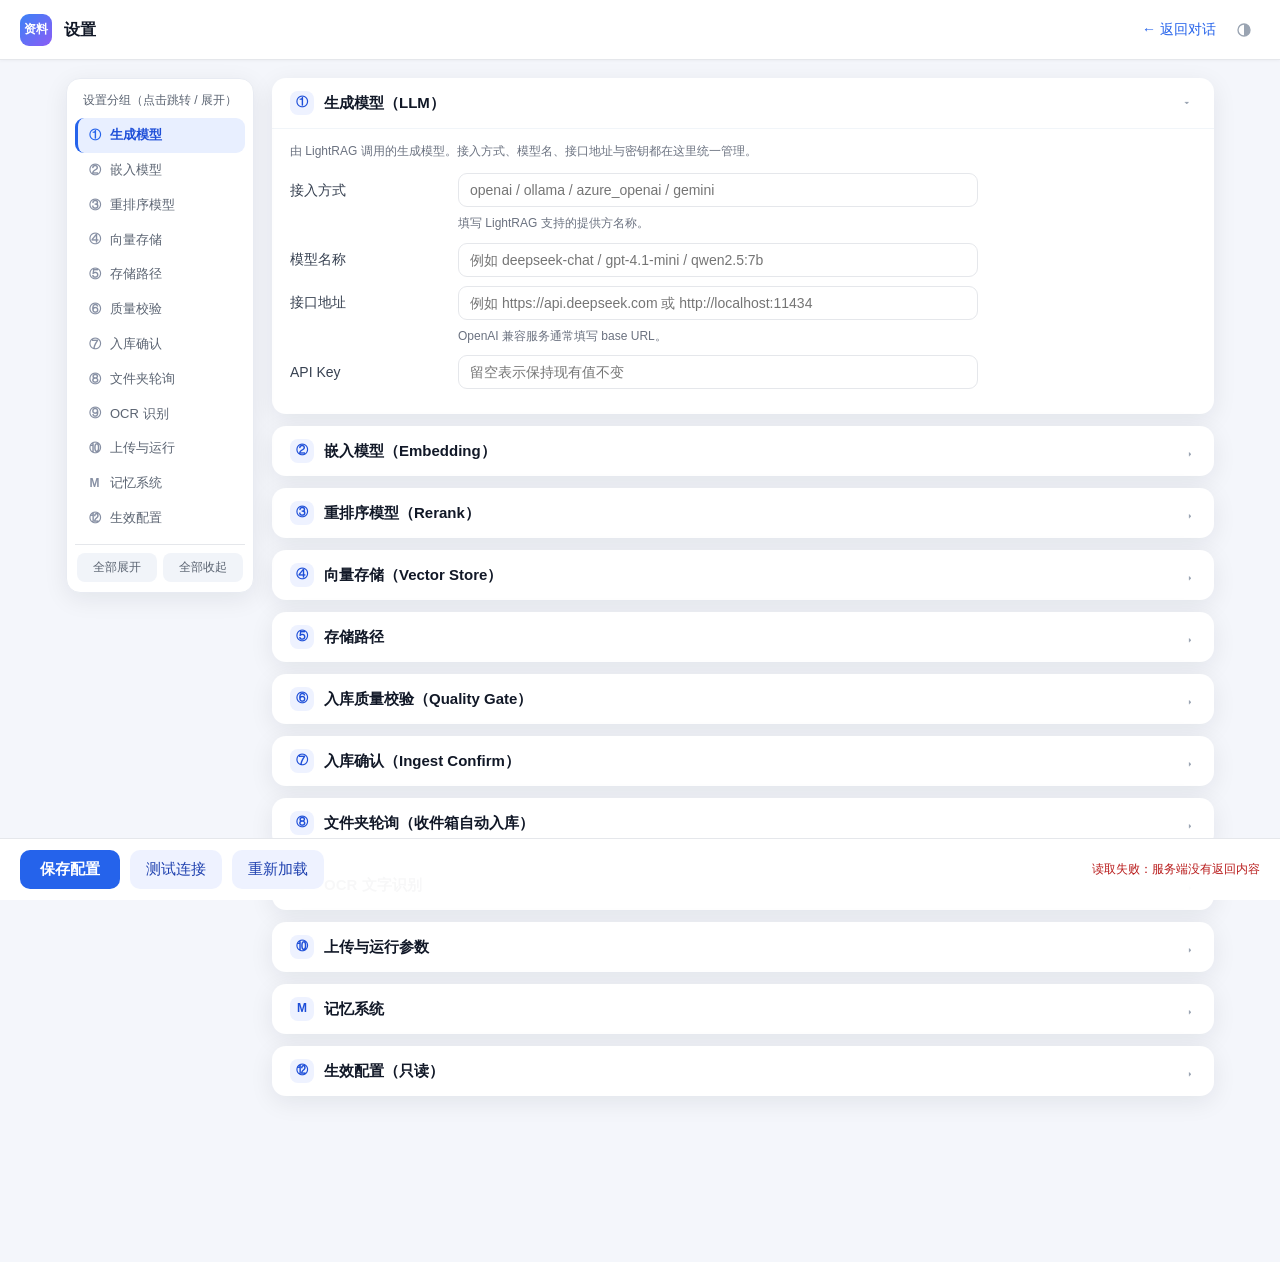
==== commit 29b70484: "feat: unify settings and add one-click local bootstrap" ====
--- a/static/settings.html
+++ b/static/settings.html
@@ -202,16 +202,17 @@
         <span class="sum" id="sum-llm"></span>
         <span class="chev">▾</span>
     </div>
-    <p class="hint">负责把检索到的资料组织成回答（RAG 流程的<b>生成</b>环节）。
-        <b>固定使用 DeepSeek API；本机 LLM 全局禁用。</b></p>
+    <p class="hint">由 LightRAG 调用的生成模型。接入方式、模型名、接口地址与密钥都在这里统一管理。</p>
     <div class="row"><label>接入方式</label>
-        <select id="llm_binding" disabled>
-            <option value="openai" selected>DeepSeek API（OpenAI 兼容，固定）</option>
-        </select>
-        <span class="sub">地址和模型由项目硬规则固定，不能改为本机或其他服务商。</span>
-    </div>
-    <div class="row"><label>模型名称</label><input type="text" id="llm_model" value="deepseek-chat" readonly></div>
-    <div class="row"><label>接口地址</label><input type="text" id="llm_host" value="https://api.deepseek.com" readonly><span class="sub">DeepSeek API 固定地址</span></div>
+        <input type="text" id="llm_binding" list="llm-binding-presets" placeholder="openai / ollama / azure_openai / gemini">
+        <datalist id="llm-binding-presets">
+            <option value="openai"></option><option value="ollama"></option>
+            <option value="azure_openai"></option><option value="gemini"></option>
+        </datalist>
+        <span class="sub">填写 LightRAG 支持的提供方名称。</span>
+    </div>
+    <div class="row"><label>模型名称</label><input type="text" id="llm_model" placeholder="例如 deepseek-chat / gpt-4.1-mini / qwen2.5:7b"></div>
+    <div class="row"><label>接口地址</label><input type="text" id="llm_host" placeholder="例如 https://api.deepseek.com 或 http://localhost:11434"><span class="sub">OpenAI 兼容服务通常填写 base URL。</span></div>
     <div class="row"><label>API Key</label><input type="password" id="llm_api_key" placeholder="留空表示保持现有值不变"><button type="button" class="btn-clear" data-clear-secret="llm_api_key" hidden>清除</button></div>
 </section>
 
@@ -222,15 +223,17 @@
         <span class="sum" id="sum-embedding"></span>
         <span class="chev">▾</span>
     </div>
-    <p class="hint">负责把文档编码成向量（RAG 流程的<b>检索</b>环节）。换模型或维度会让旧向量失效，需要重建知识库。</p>
-    <p class="hint"><b>固定为 bge-m3:latest。</b>本机 Ollama 只承担 RAG 嵌入，不参与 LLM 生成。</p>
+    <p class="hint">负责把文档编码成向量。换模型或维度后需要重建知识库。</p>
     <div class="row"><label>接入方式</label>
-        <select id="embedding_binding" disabled>
-            <option value="ollama" selected>本机 Ollama（固定）</option>
-        </select></div>
-    <div class="row"><label>模型名称</label><input type="text" id="embedding_model" value="bge-m3:latest" readonly></div>
-    <div class="row"><label>接口地址</label><input type="text" id="embedding_host" value="http://localhost:11434" readonly></div>
-    <input type="hidden" id="embedding_api_key" value="">
+        <input type="text" id="embedding_binding" list="embedding-binding-presets" placeholder="ollama / openai / azure_openai / gemini">
+        <datalist id="embedding-binding-presets">
+            <option value="ollama"></option><option value="openai"></option>
+            <option value="azure_openai"></option><option value="gemini"></option>
+        </datalist>
+    </div>
+    <div class="row"><label>模型名称</label><input type="text" id="embedding_model" placeholder="例如 bge-m3:latest / text-embedding-3-small"></div>
+    <div class="row"><label>接口地址</label><input type="text" id="embedding_host" placeholder="例如 http://localhost:11434 或 https://api.openai.com/v1"></div>
+    <div class="row"><label>API Key</label><input type="password" id="embedding_api_key" placeholder="本机 Ollama 可留空；远程服务按需填写"></div>
     <div class="row"><label>向量维度</label><input type="number" id="embedding_dim" min="1" step="1" placeholder="例如 1024"></div>
     <div class="row"><label>发送维度参数</label><select id="embedding_send_dim"><option value="">（不修改）</option><option value="true">是</option><option value="false">否</option></select></div>
 </section>
@@ -271,6 +274,11 @@
             <option value="local">本地文件（无需 Qdrant，便于迁移）</option>
         </select></div>
     <div class="row"><label>Qdrant 地址</label><input type="text" id="vector_store_qdrant_url" placeholder="http://localhost:6333"></div>
+    <h2 class="subhead">分块与召回</h2>
+    <div class="row"><label>分块大小</label><input type="number" id="rag_chunk_size" min="100" max="10000" step="1" placeholder="默认 1200 tokens"></div>
+    <div class="row"><label>分块重叠</label><input type="number" id="rag_chunk_overlap" min="0" max="2000" step="1" placeholder="默认 100 tokens"></div>
+    <div class="row"><label>实体/关系召回数</label><input type="number" id="rag_top_k" min="1" max="500" step="1" placeholder="默认 50"></div>
+    <div class="row"><label>文本片段召回数</label><input type="number" id="rag_chunk_top_k" min="1" max="500" step="1" placeholder="默认 30"></div>
 </section>
 
 <section class="card" id="sec-paths">
@@ -280,10 +288,10 @@
         <span class="sum" id="sum-paths"></span>
         <span class="chev">▾</span>
     </div>
-    <p class="hint">知识库落地在磁盘上的位置。换电脑或搬家时只需要改这里的路径；数据目录留空表示沿用 LightRAG 自身设置。</p>
-    <div class="row"><label>LightRAG 目录</label><input type="text" id="paths_lightrag_home" placeholder="可填相对路径如 lightrag（相对项目根），或绝对路径如 lightrag/"></div>
-    <div class="row"><label>知识库数据目录</label><input type="text" id="graph_working_dir" placeholder="可填相对路径，如 ./rag_storage（相对项目根）"></div>
-    <div class="row"><label>文档输入目录</label><input type="text" id="graph_input_dir" placeholder="可填相对路径，如 ./knowledge（相对项目根）"></div>
+    <p class="hint">运行数据默认存放在 <code>%LOCALAPPDATA%\ProfileAI</code>。可填写绝对路径；相对路径按用户数据目录解析。</p>
+    <div class="row"><label>LightRAG 安装目录</label><input type="text" id="paths_lightrag_home" placeholder="留空 = ProfileAI\backend\lightrag"></div>
+    <div class="row"><label>知识库数据目录</label><input type="text" id="graph_working_dir" placeholder="留空 = ProfileAI\rag_storage"></div>
+    <div class="row"><label>文档输入目录</label><input type="text" id="graph_input_dir" placeholder="留空 = ProfileAI\data\lightrag_input"></div>
 </section>
 
 <section class="card" id="sec-quality">
@@ -343,19 +351,19 @@
         <span class="sum" id="sum-inbox"></span>
         <span class="chev">▾</span>
     </div>
-    <p class="hint">把文件<b>复制或移动到 <code>data\inbox\</code></b> 就会自动入库：程序每 N 秒扫一次，
-        等文件「长稳」（连续两轮大小不变）后受理，原件移动到 <code>data\originals\年月\</code> 留档，
-        内容完全相同（sha256 一致）的文件不再入库第二次（归档到 <code>data\inbox\_taken\</code>）。<br>
+    <p class="hint">把文件<b>复制或移动到用户数据目录的 <code>inbox</code></b> 就会自动入库：程序每 N 秒扫一次，
+        等文件「长稳」（连续两轮大小不变）后受理，原件移动到 <code>ProfileAI\data\originals\年月\</code> 留档，
+        内容完全相同（sha256 一致）的文件不再入库第二次（归档到 <code>inbox\_taken</code>）。<br>
         它与网页上传<b>走同一条流水线</b>：解析、质检、留档规则完全一致；不一样的只有
         <b>入库确认</b>（本卡片单独设置，默认 auto）。受理不了的文件（类型不支持 / 超过上传上限）
-        会移进 <code>data\inbox\_failed\</code> 并附一份 <code>.reason.txt</code>，<b>不会删除</b>。<br>
-        留空表示沿用 .env / 内置默认值（开关 true、间隔 10 秒、确认 auto）；改完需重启服务生效。
+        会移进 <code>inbox\_failed</code> 并附一份 <code>.reason.txt</code>，<b>不会删除</b>。<br>
+        留空表示沿用 .env / 内置默认值（开关 false、间隔 10 秒、确认 always）；改完需重启服务生效。
         看进度请打开 <a href="/files">文件管理</a> 页。</p>
     <p id="inboxState" class="note-line"></p>
     <div class="row"><label>启用文件夹轮询</label>
         <select id="inbox_enabled">
-            <option value="">（跟随 .env，默认 开启）</option>
-            <option value="true">开启：放进 data\inbox\ 的文件自动入库</option>
+            <option value="">（跟随默认值：关闭）</option>
+            <option value="true">开启：放进用户数据目录 inbox 的文件自动入库</option>
             <option value="false">关闭：收件箱不再被扫描（文件原样留着）</option>
         </select></div>
     <div class="row"><label>扫描间隔（秒）</label>
@@ -445,9 +453,9 @@
     </div>
     <div class="row"><label>回答生成方式</label>
         <select id="app_generation_mode" disabled>
-            <option value="upstream" selected>上游 LightRAG（固定，DeepSeek）</option>
+            <option value="upstream" selected>LightRAG 上游</option>
         </select>
-        <span class="sub">本机 LLM 已全局禁用；Ollama 仅保留 bge-m3 作为 RAG 嵌入模型。</span>
+        <span class="sub">生成模型由上方「生成模型」统一配置。</span>
     </div>
     <div class="row"><label>局域网设备授权</label>
         <button type="button" id="accessDevicesRefresh" class="btn-clear">刷新设备</button>
@@ -537,6 +545,7 @@
     ["embedding", "binding"], ["embedding", "model"], ["embedding", "host"], ["embedding", "api_key"], ["embedding", "dim"], ["embedding", "send_dim"],
     ["rerank", "binding"], ["rerank", "model"], ["rerank", "host"], ["rerank", "api_key"],
     ["vector_store", "type"], ["vector_store", "qdrant_url"],
+    ["rag", "chunk_size"], ["rag", "chunk_overlap"], ["rag", "top_k"], ["rag", "chunk_top_k"],
     ["graph", "working_dir"], ["graph", "input_dir"],
     ["paths", "lightrag_home"],
     ["app", "max_upload_size"], ["app", "allowed_extensions"], ["app", "log_level"],
@@ -548,7 +557,7 @@
     ["quality", "pass_score"], ["quality", "max_unocr_images"],
     // 入库确认门（Phase 15）：通过质检后是否停下来等确认
     ["ingest", "confirm"], ["ingest", "ttl_hours"],
-    // 文件夹轮询（Phase 16）：data\inbox\ 自动入库 + 它自己的确认门
+    // 文件夹轮询（Phase 16）：ProfileAI\data\inbox\ 自动入库 + 它自己的确认门
     ["inbox", "enabled"], ["inbox", "poll_seconds"], ["inbox", "confirm"],
     // OCR 文字识别
     ["ocr", "mode"], ["ocr", "provider"], ["ocr", "image_ocr"], ["ocr", "lang"], ["ocr", "device"],
@@ -973,8 +982,6 @@
         ["日志级别", app.log_level || "—"],
         ["问答技能路由", routingText],
         ["回答生成方式", genText],
-        ["本机 LLM", "全局禁用（不参与生成）"],
-        ["RAG 嵌入模型", "bge-m3:latest（本机 Ollama）"]
     ];
     const appBody = document.querySelector("#appTable tbody");
     appBody.innerHTML = "";
@@ -1216,12 +1223,14 @@
         lr.EMBEDDING_DIM ? (lr.EMBEDDING_DIM + " 维") : ""], "未设置");
     setSummary("sum-rerank", [pick("rerank", "binding") || norm(lr.RERANK_BINDING),
         pick("rerank", "model") || norm(lr.RERANK_MODEL)], "未启用");
-    setSummary("sum-vector", [norm(lr.LIGHTRAG_VECTOR_STORAGE)], "—");
+    setSummary("sum-vector", [norm(lr.LIGHTRAG_VECTOR_STORAGE),
+        pick("rag", "chunk_size") ? (pick("rag", "chunk_size") + " tokens/块") :
+            (norm(lr.CHUNK_SIZE) ? (norm(lr.CHUNK_SIZE) + " tokens/块") : "")], "—");
     setSummary("sum-paths", [norm(lr.WORKING_DIR)], "—");
     setSummary("sum-app", [uploadMb ? (Math.round(uploadMb / 1048576 * 10) / 10 + " MB 上限") : "",
         norm(app.log_level),
         (String(app.skill_routing || "").toLowerCase() === "on") ? "技能路由开" : "技能路由关",
-        "上游 DeepSeek 生成"], "—");
+        "LightRAG 上游生成"], "—");
     setSummary("sum-status", [norm(app.lightrag_url)], "只读汇总");
     // Phase 18：质检恒定开启 —— 摘要里说清"关不掉"，用户如果改过 .env 就点明"已被忽略"
     setSummary("sum-quality", ["恒定开启 · " + (quality.profile || "standard")
@@ -1353,9 +1362,9 @@
     box.textContent = "现在生效：" + (inbox.enabled ? "开启" : "关闭")
         + "，每 " + polling + " 秒扫一次收件箱，文件长稳 " + settle + " 秒后受理；"
         + "确认方式 " + (inbox.confirm || "auto") + "（" + (INBOX_MODE_TEXT[inbox.confirm] || "") + "）。"
-        + "目录：" + ((inbox.dirs || {}).inbox || "data/inbox") + " → 原件留档 "
-        + ((inbox.dirs || {}).originals || "data/originals") + "（受理失败隔离在 "
-        + ((inbox.dirs || {}).failed || "data/inbox/_failed") + "）。";
+        + "目录：" + ((inbox.dirs || {}).inbox || "ProfileAI/data/inbox") + " → 原件留档 "
+        + ((inbox.dirs || {}).originals || "ProfileAI/data/originals") + "（受理失败隔离在 "
+        + ((inbox.dirs || {}).failed || "ProfileAI/data/inbox/_failed") + "）。";
 }
 
 // 把「保存了什么 / 现在生效什么 / 为什么还不能用」写成一句人话（Phase 9.2）
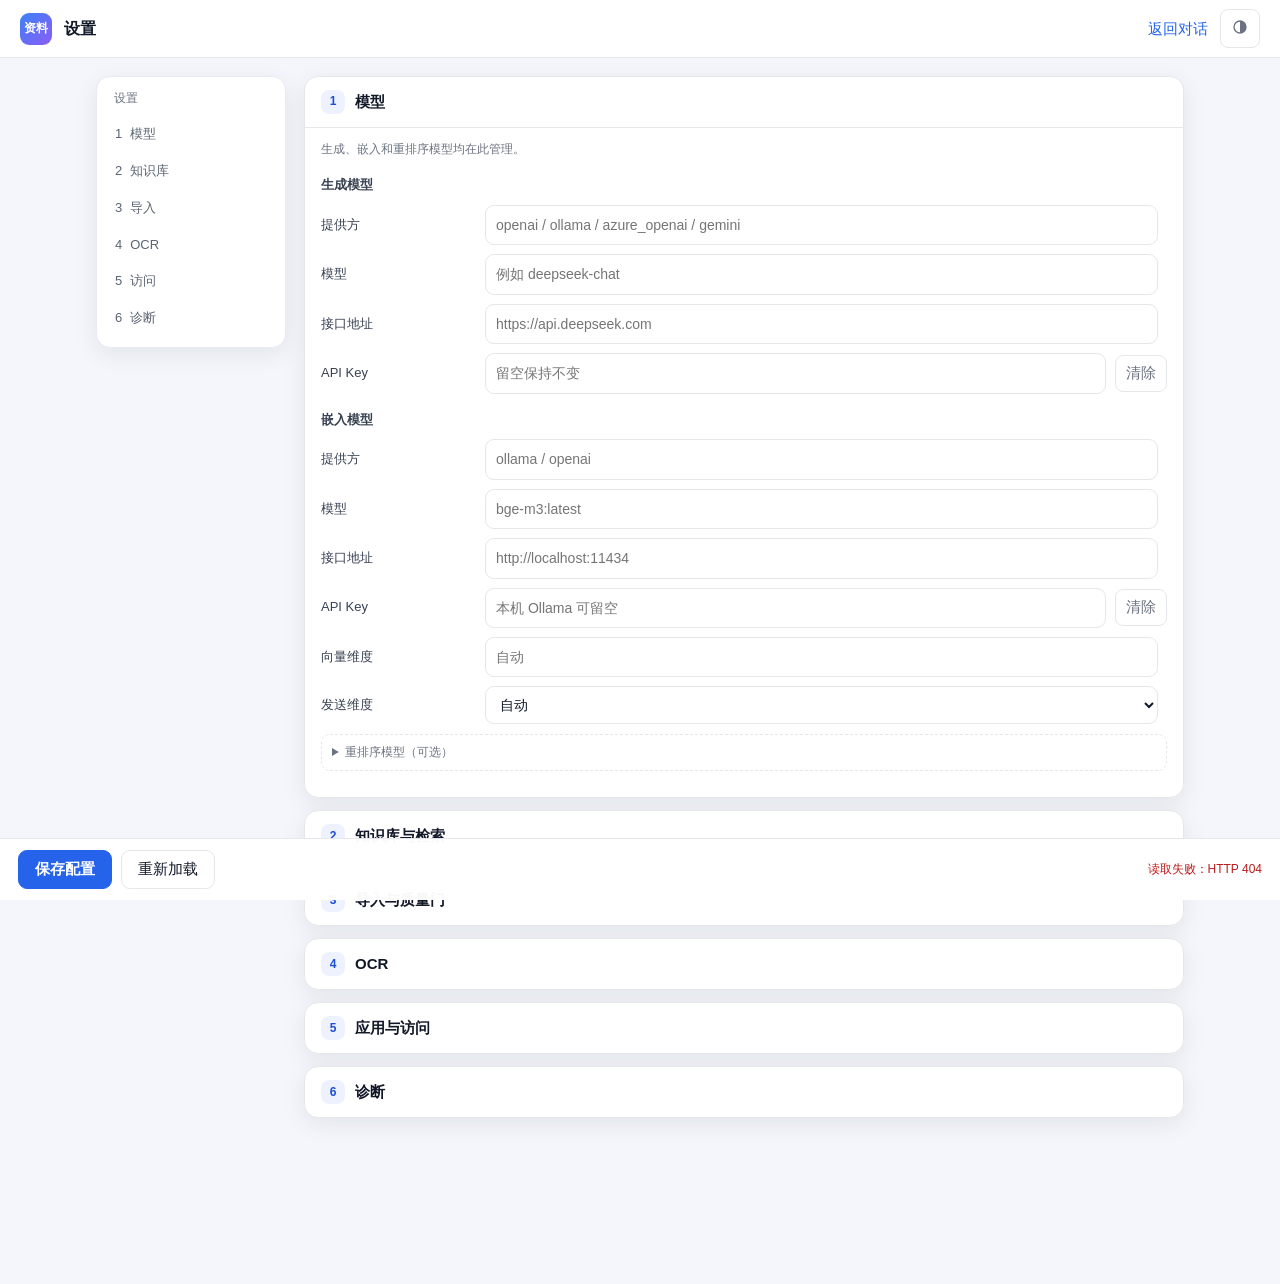
==== commit d3e46dca: "chore: simplify settings and prepare 0.5.0 release" ====
--- a/static/settings.html
+++ b/static/settings.html
@@ -5,1801 +5,211 @@
 <meta name="viewport" content="width=device-width, initial-scale=1">
 <script src="/static/access_gate.js"></script>
 <title>设置 - 本地知识库助手</title>
-<!-- 设计令牌的唯一来源：配色 / 圆角 / 阴影 / 字号 / 断点约定全在这里 -->
 <link rel="stylesheet" href="/static/theme.css">
-<!-- 外观模式（auto / light / dark）：head 同步执行，避免深色下闪浅色 -->
 <script src="/static/theme.js"></script>
 <style>
-/* 令牌、*{box-sizing}、[hidden]、body 基样式都在 theme.css。
-   本页原来那份 :root 只有部分令牌，而且 **--side-accent 用了却没定义**
-   （.nav-item.active 的左侧竖条、≤900px 的底部下划线都取它，实际一直回退到 currentColor）
-   —— 现在统一由 theme.css 提供。 */
-/* 字号只保留 6 档：11 / 12 / 13 / 14 / 15 / 16。
-   11 = 角标、12 = 辅助说明、13 = 次级正文、14 = 正文/表单、15 = 卡片标题、16 = 页面标题。 */
 html{scroll-behavior:smooth}
-a{color:var(--brand)}
-.header{position:sticky;top:0;z-index:30;height:60px;background:var(--panel);color:var(--text);display:flex;align-items:center;gap:12px;padding:0 20px;border-bottom:1px solid var(--line);box-shadow:var(--shadow-header)}
-.header .logo{width:32px;height:32px;border-radius:9px;background:var(--logo-gradient);display:flex;align-items:center;justify-content:center;font-size:12px;font-weight:700;color:var(--on-brand)}
-/* 顶栏标题从 <b> 换成 <h1>（原来整页没有一级标题），重置成原来的视觉 */
-.header h1{margin:0;font-size:16px;font-weight:700}
-.header .spacer{flex:1}
-.header a{color:var(--brand);font-size:14px}
-.header a:hover{color:var(--brand-2)}
-.layout{display:flex;align-items:flex-start;gap:18px;max-width:1180px;margin:18px auto 92px;padding:0 16px}
-.nav{position:sticky;top:78px;flex:0 0 188px;width:188px;background:var(--panel);border:1px solid var(--side-line);border-radius:var(--radius);box-shadow:var(--shadow);padding:10px 8px 8px}
-.nav-title{font-size:12px;color:var(--side-text-dim);padding:2px 8px 8px}
-.nav-item{display:flex;align-items:center;gap:8px;padding:7px 9px;border-radius:9px;color:var(--side-text-dim);font-size:13px;cursor:pointer;border-left:3px solid transparent;transition:background .15s ease}
-.nav-item:hover{background:var(--side-hover)}
-.nav-item.active{background:var(--side-accent-soft);color:var(--brand-2);font-weight:600;border-left-color:var(--side-accent)}
-.nav-item .ico{width:15px;text-align:center;font-size:12px;font-weight:600;color:var(--side-text-faint)}
-.nav-item.active .ico{color:var(--brand)}
-.nav-item .state{margin-left:auto;font-size:11px;color:var(--side-text-faint)}
-.nav-item .state.on{color:var(--ok-text)}
-.nav-item .state.warn{color:var(--warn-text)}
-.nav-actions{display:flex;gap:6px;padding:8px 2px 2px;margin-top:8px;border-top:1px solid var(--line)}
-.btn-mini{flex:1;background:var(--side-hover);color:var(--side-text-dim);border-radius:8px;padding:6px 0;font-size:12px}
-.btn-mini:hover{background:var(--grey-hover)}
-.bar .only-narrow{display:none}
-.main{flex:1;min-width:0}
-.card{background:var(--panel);border-radius:var(--radius);box-shadow:var(--shadow);margin-bottom:12px;padding:0 18px 16px;overflow:hidden;scroll-margin-top:74px;transition:box-shadow .18s ease}
-.card:hover{box-shadow:var(--shadow-card)}
-.card.collapsed{padding-bottom:0}
-.card-head{display:flex;align-items:center;gap:10px;margin:0 -18px;padding:13px 18px;cursor:pointer;user-select:none}
-.card-head:hover{background:var(--grey-bg)}
-.card:not(.collapsed) > .card-head{border-bottom:1px solid var(--grey-line-soft);margin-bottom:12px}
-.card-head .num{flex:0 0 24px;width:24px;height:24px;border-radius:8px;background:var(--brand-chip);color:var(--brand-2);font-size:12px;font-weight:700;display:flex;align-items:center;justify-content:center}
-.card-head h2{margin:0;font-size:15px;font-weight:600}
-.card-head .sum{margin-left:auto;font-size:12px;color:var(--muted);max-width:48%;white-space:nowrap;overflow:hidden;text-overflow:ellipsis}
-.card-head .chev{flex:0 0 12px;color:var(--grey-faint);font-size:11px;transition:transform .18s ease}
-.card.collapsed > .card-head .chev{transform:rotate(-90deg)}
-.card.collapsed > :not(.card-head){display:none}
-.hint{color:var(--muted);font-size:12px;margin:0 0 12px;line-height:1.7}
-.note-line{margin:-2px 0 12px;padding:9px 12px;border-radius:10px;background:var(--grey-bg);border:1px solid var(--brand-chip);font-size:12px;line-height:1.7;color:var(--grey-text)}
-.note-line.warn{background:var(--warn-soft);border-color:var(--warn-line);color:var(--warn-text)}
-.note-line.ok{background:var(--ok-soft);border-color:var(--ok-line);color:var(--ok-text)}
-.access-pair-box{
-  display:flex;gap:18px;align-items:center;flex-wrap:wrap;
-  margin:4px 0 14px;padding:14px;border:1px solid var(--line);
-  border-radius:12px;background:var(--panel);
-}
-.access-pair-box[hidden]{display:none}
-.access-pair-copy{flex:1;min-width:220px;font-size:13px;line-height:1.75;color:var(--grey-text)}
-.access-pair-url{word-break:break-all;color:var(--brand-2);margin:6px 0}
-.access-connect-icon{
-  width:54px;height:54px;flex:0 0 54px;border-radius:16px;display:grid;place-items:center;
-  background:var(--brand-soft);color:var(--brand-2);font-size:24px;
-}
-.access-copy{margin:4px 0 0;padding:5px 10px;min-height:30px;border:1px solid var(--line);
-  border-radius:8px;background:var(--panel);color:var(--brand-2);font-size:12px}
-.access-device-list{flex:1;min-width:260px;display:flex;flex-direction:column;gap:8px}
-.access-device{
-  display:flex;align-items:center;gap:10px;padding:9px 11px;
-  border:1px solid var(--line);border-radius:10px;background:var(--panel);
-}
-.access-device-main{flex:1;min-width:0}
-.access-device-name{font-weight:650;color:var(--text);overflow:hidden;text-overflow:ellipsis;white-space:nowrap}
-.access-device-meta{font-size:11.5px;color:var(--muted);margin-top:2px}
-.access-device-empty{font-size:12px;color:var(--muted)}
-.access-request{border-color:var(--brand-line);background:var(--brand-soft)}
-.access-actions{display:flex;gap:7px;flex:0 0 auto}
-.access-actions button{margin:0;padding:6px 11px;min-height:32px;border-radius:8px;font-size:12px}
-.access-allow{background:var(--brand);color:#fff;border:1px solid var(--brand)}
-.access-ignore{background:var(--panel);color:var(--muted);border:1px solid var(--line)}
-.row{display:flex;margin-bottom:9px;align-items:center;gap:10px;flex-wrap:wrap}
-.row label{width:158px;flex:0 0 158px;font-size:14px;color:var(--grey-text)}
-.row input[type=text],.row input[type=password],.row input[type=number],.row select{flex:1;min-width:200px;max-width:520px;padding:8px 11px;border:1px solid var(--line);border-radius:9px;font-size:14px;background:var(--panel);color:inherit}
+body{margin:0;background:var(--bg);color:var(--text);font-family:var(--font-sans)}
+a{color:var(--brand);text-decoration:none}
+.header{position:sticky;top:0;z-index:30;height:58px;background:var(--panel);display:flex;align-items:center;gap:12px;padding:0 20px;border-bottom:1px solid var(--line)}
+.logo{width:32px;height:32px;border-radius:9px;background:var(--logo-gradient);display:grid;place-items:center;color:var(--on-brand);font-size:12px;font-weight:700}
+.header h1{font-size:16px;margin:0}.spacer{flex:1}
+.layout{display:flex;align-items:flex-start;gap:18px;max-width:1120px;margin:18px auto 92px;padding:0 16px}
+.nav{position:sticky;top:76px;width:190px;flex:0 0 190px;background:var(--panel);border:1px solid var(--side-line);border-radius:var(--radius);box-shadow:var(--shadow);padding:10px}
+.nav-title{font-size:12px;color:var(--muted);padding:2px 7px 8px}
+.nav-item{display:flex;gap:8px;padding:8px;border-radius:8px;color:var(--side-text-dim);font-size:13px;cursor:pointer}
+.nav-item:hover,.nav-item.active{background:var(--side-accent-soft);color:var(--brand-2)}
+.main{flex:1;min-width:0}.card{background:var(--panel);border:1px solid var(--line);border-radius:var(--radius);box-shadow:var(--shadow);margin-bottom:12px;scroll-margin-top:76px}
+.card>summary{list-style:none;cursor:pointer;display:flex;align-items:center;gap:10px;padding:13px 16px;user-select:none}
+.card>summary::-webkit-details-marker{display:none}
+.card>summary:hover{background:var(--grey-bg)}
+.num{width:24px;height:24px;border-radius:8px;background:var(--brand-chip);color:var(--brand-2);display:grid;place-items:center;font-size:12px;font-weight:700}
+.card h2{font-size:15px;margin:0}.summary{margin-left:auto;color:var(--muted);font-size:12px;max-width:50%;white-space:nowrap;overflow:hidden;text-overflow:ellipsis}
+.card-body{padding:0 16px 16px;border-top:1px solid var(--line)}
+.hint{font-size:12px;color:var(--muted);line-height:1.6;margin:12px 0}
+.row{display:grid;grid-template-columns:155px minmax(0,1fr) auto;gap:9px;align-items:center;margin:9px 0}
+.row label{font-size:13px;color:var(--grey-text)}
+.row input,.row select{width:100%;box-sizing:border-box;padding:8px 10px;border:1px solid var(--line);border-radius:9px;background:var(--surface-input);color:var(--text);font:inherit;font-size:14px;min-height:38px}
 .row input:focus,.row select:focus{outline:none;border-color:var(--brand-line-focus);box-shadow:var(--focus-ring)}
-.row .sub{flex:1 1 100%;font-size:12px;color:var(--muted);padding-left:168px;margin-top:-3px}
-/* 已保存的密钥：留空 = 保持原值，所以清除必须单独表达（保存时随 clear_secrets 提交） */
-.row .btn-clear{flex:0 0 auto;padding:8px 12px;border:1px solid var(--line);border-radius:9px;background:var(--panel);color:var(--muted);font-size:13px;min-height:38px}
-.row .btn-clear:hover{border-color:var(--bad-text);color:var(--bad-text)}
-.row .btn-clear.pending{border-color:var(--warn-line);background:var(--warn-soft);color:var(--warn-text)}
-/* 卡片内的二级小标题：原来 4 处 h2 各自写了内联 font-size，现统一到这里 */
-.subhead{margin:16px 0 4px;font-size:14px;font-weight:600}
-.subhead.tight{margin-top:12px}
-table{width:100%;border-collapse:collapse;font-size:13px;margin:6px 0}
-th,td{text-align:left;padding:7px 10px;border-bottom:1px solid var(--grey-line-soft);vertical-align:top}
-th{color:var(--muted);font-weight:600;background:var(--grey-bg)}
-td:first-child{width:190px;color:var(--grey-text)}
-.chips{display:flex;flex-wrap:wrap;gap:6px;margin-top:8px}
-.chip{font-size:12px;background:var(--grey-soft);border-radius:999px;padding:3px 10px;color:var(--grey-text)}
-.test-list{margin:0;padding:0;list-style:none;font-size:13px}
-.test-list li{padding:6px 0;border-bottom:1px dashed var(--grey-line-soft)}
-.ok{color:var(--ok-text)}
-.bad{color:var(--bad-text)}
-.muted{color:var(--muted)}
-.file-info{font-size:13px}
-.injected-label{font-size:12px}
-.bar{position:sticky;bottom:0;z-index:20;background:var(--glass-strong);border-top:1px solid var(--line);padding:11px 20px;display:flex;gap:10px;align-items:center;flex-wrap:wrap}
-.bar .status{margin-left:auto;font-size:12px;color:var(--muted)}
-/* 保存/测试的结果原来只有 .bad 一个分支，而 .bar .status{color} 的优先级高于全局 .bad，
-   失败时实际仍是灰的、成功与空闲完全同色 —— 用户看不出这一次到底成没成。这里补足三态。 */
-.bar .status.ok{color:var(--ok-text)}
-.bar .status.bad{color:var(--bad-text)}
-/* 未保存改动计数：跟着底栏一起常驻，所以不能写进 #status 的文本里（那条会被下一次操作覆盖） */
-.bar .dirty{flex:0 0 auto;font-size:12px;color:var(--warn-text);background:var(--warn-soft);border:1px solid var(--warn-line);border-radius:999px;padding:2px 10px}
-/* 键盘焦点：卡片头是负边距的全宽元素，卡片又 overflow:hidden，外描边会被裁掉 */
-.card-head:focus-visible,.nav-item:focus-visible{outline-offset:-2px}
-/* 按钮的进行中状态（测试连接要跑好几秒），没有禁用样式的话用户看不出它已经点了 */
-.bar button[disabled]{opacity:.55;cursor:default}
-.btn-primary{background:var(--brand);color:var(--on-brand);padding:10px 20px;border-radius:10px;font-weight:600}
-.btn-primary:hover{background:var(--brand-2)}
-.btn-plain{background:var(--brand-chip);color:var(--brand-chip-text);padding:10px 16px;border-radius:10px}
-.btn-plain:hover{background:var(--brand-fill)}
-@media (max-width:900px){/* 移动版布局：页内导航由竖排变横向条 */
-    .layout{flex-direction:column;gap:12px}.nav{position:static;width:100%;flex:1 1 auto;display:flex;flex-wrap:nowrap;overflow-x:auto;gap:6px;padding:8px}.nav-title{display:none}.nav-actions{border-top:none;margin:0;padding:0 2px}.nav-item{border-left:none;border-bottom:2px solid transparent;white-space:nowrap;padding:6px 10px}.nav-item.active{border-left:none;border-bottom-color:var(--side-accent)}.nav-item .state{display:none}.bar .only-narrow{display:inline-block}}
-/* 手机（≤620px）：单列排版、触控尺寸、表格自己横向滚动（不撑破页面） */
-@media (max-width:620px){
-    .header{height:56px;padding:0 12px}
-    .header h1{font-size:15px}
-    .header a{display:inline-flex;align-items:center;min-height:40px;padding:8px 4px}
-    .layout{gap:10px;margin:12px auto 160px;padding:0 10px}
-    /* 手机上的分组导航：一条可左右滑动的紧凑条（原来是 10 个条目竖着堆约 390px） */
-    .nav{padding:8px;flex-direction:column;overflow:visible;gap:6px}
-    #navlist{display:flex;flex-wrap:nowrap;overflow-x:auto;-webkit-overflow-scrolling:touch;gap:6px;scrollbar-width:none}
-    #navlist::-webkit-scrollbar{display:none}
-    .nav-item{flex:0 0 auto;white-space:nowrap;min-height:40px;padding:9px 12px}
-    .nav-actions{flex-wrap:wrap}
-    .nav-actions button{min-height:36px}
-    .card{padding:0 12px 12px;scroll-margin-top:70px}
-    .card-head{margin:0 -12px;padding:12px;min-height:48px}
-    .card-head h2{font-size:15px}
-    .card-head .sum{max-width:40%}
-    .hint{font-size:12px}
-    .row{gap:6px;margin-bottom:12px}
-    .row label{width:100%;flex:1 1 100%;font-size:13px}
-    /* 字号 16px：iOS 聚焦时不会自动放大整页；高度 ≥44px 便于触控 */
-    .row input[type=text],.row input[type=password],.row input[type=number],.row select{width:100%;min-width:0;max-width:100%;font-size:16px;padding:10px 11px;min-height:44px}
-    .row .btn-clear{min-height:44px}
-    .row .sub{padding-left:0;font-size:12px}
-    table{display:block;overflow-x:auto;-webkit-overflow-scrolling:touch}
-    th,td{padding:8px 9px;font-size:12px}
-    td:first-child{width:auto;min-width:104px}
-    .chip{padding:5px 10px}
-    .bar{padding:10px 12px calc(10px + env(safe-area-inset-bottom))}
-    .bar button{flex:1 1 calc(50% - 5px);min-height:44px}
-    .bar .status{flex:1 1 100%;margin-left:0;font-size:12px;line-height:1.6}
-    body{-webkit-text-size-adjust:100%}
-}
-/* 小屏手机（≤560px）：卡片头部的汇总文字让位，优先保证标题与表单 */
-@media (max-width:420px){
-    .layout{padding:0 8px}
-    .card{padding:0 10px 10px}
-    .card-head{margin:0 -10px;padding:11px 10px}
-    .card-head .sum{display:none}
-    .card-head h2{font-size:14px}
-}
+.row .sub{grid-column:2/4;font-size:12px;color:var(--muted);margin-top:-4px}
+.ghost{border:1px solid var(--line);background:var(--panel);color:var(--muted);border-radius:8px;padding:8px 10px;cursor:pointer}
+.ghost:hover{color:var(--bad-text);border-color:var(--bad-line)}
+.ghost.pending{color:var(--warn-text);border-color:var(--warn-line);background:var(--warn-soft)}
+.subhead{font-size:13px;font-weight:700;margin:16px 0 6px;color:var(--grey-text)}
+.note{font-size:12px;line-height:1.6;color:var(--muted);padding:9px 11px;border-radius:9px;background:var(--grey-bg);border:1px solid var(--line)}
+.note.ok{color:var(--ok-text);background:var(--ok-soft);border-color:var(--ok-line)}
+.note.warn{color:var(--warn-text);background:var(--warn-soft);border-color:var(--warn-line)}
+.advanced{margin:10px 0;border:1px dashed var(--line);border-radius:9px;padding:8px 10px}
+.advanced>summary{cursor:pointer;font-size:12px;color:var(--muted)}
+.device-list{display:flex;flex-direction:column;gap:7px;margin-top:8px}
+.device{display:flex;align-items:center;gap:10px;padding:9px 10px;border:1px solid var(--line);border-radius:9px}
+.device-main{flex:1;min-width:0}.device-name{font-size:13px;font-weight:600}.device-meta{font-size:11px;color:var(--muted);word-break:break-all}
+.device-actions{display:flex;gap:6px}.device-actions button{border:1px solid var(--line);background:var(--panel);border-radius:7px;padding:5px 9px;cursor:pointer}
+.device-actions .allow{background:var(--brand);color:var(--on-brand);border-color:var(--brand)}
+.pair-box{display:flex;gap:10px;align-items:center;flex-wrap:wrap;margin:8px 0;padding:10px;border:1px solid var(--line);border-radius:9px;background:var(--grey-bg)}
+.pair-url{flex:1;min-width:220px;font-size:12px;word-break:break-all;color:var(--brand-2)}
+table{width:100%;border-collapse:collapse;font-size:12px;margin:8px 0}th,td{text-align:left;padding:7px 8px;border-bottom:1px solid var(--line);vertical-align:top}th{color:var(--muted);font-weight:600}td:first-child{width:170px;color:var(--grey-text)}
+.checks{list-style:none;padding:0;margin:8px 0}.checks li{padding:7px 0;border-bottom:1px dashed var(--line);font-size:12px}.ok{color:var(--ok-text)}.bad{color:var(--bad-text)}.muted{color:var(--muted)}
+.bar{position:sticky;bottom:0;z-index:20;display:flex;align-items:center;gap:9px;flex-wrap:wrap;padding:11px 18px;background:var(--glass-strong);border-top:1px solid var(--line)}
+.btn{min-height:38px;padding:9px 16px;border-radius:9px;border:1px solid var(--line);background:var(--panel);color:var(--text);cursor:pointer}.btn.primary{background:var(--brand);border-color:var(--brand);color:var(--on-brand);font-weight:600}.btn:disabled{opacity:.55;cursor:default}
+.status{margin-left:auto;font-size:12px;color:var(--muted)}.status.ok{color:var(--ok-text)}.status.bad{color:var(--bad-text)}.dirty{font-size:12px;color:var(--warn-text);background:var(--warn-soft);border:1px solid var(--warn-line);border-radius:999px;padding:3px 9px}
+@media(max-width:900px){.layout{display:block}.nav{position:static;width:auto;display:flex;gap:6px;overflow-x:auto;margin-bottom:12px}.nav-title{display:none}.nav-item{white-space:nowrap;min-height:40px;align-items:center}.main{width:100%}}
+@media(max-width:620px){.header{padding:0 12px}.layout{padding:0 10px;margin-bottom:150px}.card>summary{padding:12px}.card-body{padding:0 12px 12px}.row{grid-template-columns:1fr;gap:4px}.row .sub{grid-column:1}.row input,.row select{font-size:16px;min-height:44px}.ghost{min-height:42px}.bar{padding:10px 12px calc(10px + env(safe-area-inset-bottom))}.bar .btn{flex:1 1 calc(50% - 5px)}.status{flex:1 1 100%;margin-left:0}}
 </style>
-<!-- 三页共用的反馈组件（PAI.toast / PAI.confirm）；样式在 theme.css -->
-<script src="/static/ui.js" defer></script>
 </head>
 <body>
-<div class="header">
-    <div class="logo">资料</div>
-    <h1>设置</h1>
-    <span class="spacer"></span>
-    <a href="/web">← 返回对话</a>
-    <!-- 外观：自动 → 浅色 → 深色（theme.js 接管） -->
-    <button id="themeBtn" class="theme-btn" type="button" data-theme-toggle></button>
-</div>
-
+<header class="header"><div class="logo">资料</div><h1>设置</h1><span class="spacer"></span><a href="/web">返回对话</a><button id="themeBtn" class="ghost" type="button" data-theme-toggle>外观</button></header>
 <div class="layout">
-<nav class="nav">
-    <div class="nav-title">设置分组（点击跳转 / 展开）</div>
-    <div id="navlist"></div>
-    <div class="nav-actions">
-        <button type="button" class="btn-mini" onclick="expandAll(true)">全部展开</button>
-        <button type="button" class="btn-mini" onclick="expandAll(false)">全部收起</button>
-    </div>
-</nav>
-
+<nav class="nav" aria-label="设置分组"><div class="nav-title">设置</div><div id="navlist"></div></nav>
 <main class="main">
-
-<section class="card" id="sec-llm">
-    <div class="card-head" role="button" tabindex="0" aria-expanded="true" onclick="toggleSection('sec-llm')" title="点击展开 / 收起">
-        <span class="num">①</span>
-        <h2>生成模型（LLM）</h2>
-        <span class="sum" id="sum-llm"></span>
-        <span class="chev">▾</span>
-    </div>
-    <p class="hint">由 LightRAG 调用的生成模型。接入方式、模型名、接口地址与密钥都在这里统一管理。</p>
-    <div class="row"><label>接入方式</label>
-        <input type="text" id="llm_binding" list="llm-binding-presets" placeholder="openai / ollama / azure_openai / gemini">
-        <datalist id="llm-binding-presets">
-            <option value="openai"></option><option value="ollama"></option>
-            <option value="azure_openai"></option><option value="gemini"></option>
-        </datalist>
-        <span class="sub">填写 LightRAG 支持的提供方名称。</span>
-    </div>
-    <div class="row"><label>模型名称</label><input type="text" id="llm_model" placeholder="例如 deepseek-chat / gpt-4.1-mini / qwen2.5:7b"></div>
-    <div class="row"><label>接口地址</label><input type="text" id="llm_host" placeholder="例如 https://api.deepseek.com 或 http://localhost:11434"><span class="sub">OpenAI 兼容服务通常填写 base URL。</span></div>
-    <div class="row"><label>API Key</label><input type="password" id="llm_api_key" placeholder="留空表示保持现有值不变"><button type="button" class="btn-clear" data-clear-secret="llm_api_key" hidden>清除</button></div>
-</section>
-
-<section class="card" id="sec-embedding">
-    <div class="card-head" role="button" tabindex="0" aria-expanded="true" onclick="toggleSection('sec-embedding')" title="点击展开 / 收起">
-        <span class="num">②</span>
-        <h2>嵌入模型（Embedding）</h2>
-        <span class="sum" id="sum-embedding"></span>
-        <span class="chev">▾</span>
-    </div>
-    <p class="hint">负责把文档编码成向量。换模型或维度后需要重建知识库。</p>
-    <div class="row"><label>接入方式</label>
-        <input type="text" id="embedding_binding" list="embedding-binding-presets" placeholder="ollama / openai / azure_openai / gemini">
-        <datalist id="embedding-binding-presets">
-            <option value="ollama"></option><option value="openai"></option>
-            <option value="azure_openai"></option><option value="gemini"></option>
-        </datalist>
-    </div>
-    <div class="row"><label>模型名称</label><input type="text" id="embedding_model" placeholder="例如 bge-m3:latest / text-embedding-3-small"></div>
-    <div class="row"><label>接口地址</label><input type="text" id="embedding_host" placeholder="例如 http://localhost:11434 或 https://api.openai.com/v1"></div>
-    <div class="row"><label>API Key</label><input type="password" id="embedding_api_key" placeholder="本机 Ollama 可留空；远程服务按需填写"></div>
-    <div class="row"><label>向量维度</label><input type="number" id="embedding_dim" min="1" step="1" placeholder="例如 1024"></div>
-    <div class="row"><label>发送维度参数</label><select id="embedding_send_dim"><option value="">（不修改）</option><option value="true">是</option><option value="false">否</option></select></div>
-</section>
-
-<section class="card" id="sec-rerank">
-    <div class="card-head" role="button" tabindex="0" aria-expanded="true" onclick="toggleSection('sec-rerank')" title="点击展开 / 收起">
-        <span class="num">③</span>
-        <h2>重排序模型（Rerank）</h2>
-        <span class="sum" id="sum-rerank"></span>
-        <span class="chev">▾</span>
-    </div>
-    <p class="hint">可选：对检索结果再排序，提升准确度；不用时选“关闭”。</p>
-    <div class="row"><label>接入方式</label>
-        <select id="rerank_binding">
-            <option value="">（不修改）</option>
-            <option value="null">关闭</option>
-            <option value="aliyun">阿里云</option>
-            <option value="cohere">Cohere</option>
-            <option value="jina">Jina</option>
-        </select></div>
-    <div class="row"><label>模型名称</label><input type="text" id="rerank_model" placeholder="例如 qwen3-vl-rerank"></div>
+<details class="card" id="sec-models" open><summary><span class="num">1</span><h2>模型</h2><span class="summary" id="sum-models"></span></summary><div class="card-body">
+  <p class="hint">生成、嵌入和重排序模型均在此管理。</p>
+  <div class="subhead">生成模型</div>
+  <div class="row"><label>提供方</label><input type="text" id="llm_binding" list="provider-list" placeholder="openai / ollama / azure_openai / gemini"></div>
+  <div class="row"><label>模型</label><input type="text" id="llm_model" placeholder="例如 deepseek-chat"></div>
+  <div class="row"><label>接口地址</label><input type="text" id="llm_host" placeholder="https://api.deepseek.com"></div>
+  <div class="row"><label>API Key</label><input type="password" id="llm_api_key" placeholder="留空保持不变"><button type="button" class="ghost" data-clear="llm_api_key">清除</button></div>
+  <div class="subhead">嵌入模型</div>
+  <div class="row"><label>提供方</label><input type="text" id="embedding_binding" list="provider-list" placeholder="ollama / openai"></div>
+  <div class="row"><label>模型</label><input type="text" id="embedding_model" placeholder="bge-m3:latest"></div>
+  <div class="row"><label>接口地址</label><input type="text" id="embedding_host" placeholder="http://localhost:11434"></div>
+  <div class="row"><label>API Key</label><input type="password" id="embedding_api_key" placeholder="本机 Ollama 可留空"><button type="button" class="ghost" data-clear="embedding_api_key">清除</button></div>
+  <div class="row"><label>向量维度</label><input type="number" id="embedding_dim" min="1" step="1" placeholder="自动"></div>
+  <div class="row"><label>发送维度</label><select id="embedding_send_dim"><option value="">自动</option><option value="true">是</option><option value="false">否</option></select></div>
+  <details class="advanced"><summary>重排序模型（可选）</summary>
+    <div class="row"><label>提供方</label><select id="rerank_binding"><option value="">未设置</option><option value="null">关闭</option><option value="aliyun">阿里云</option><option value="cohere">Cohere</option><option value="jina">Jina</option></select></div>
+    <div class="row"><label>模型</label><input type="text" id="rerank_model"></div>
     <div class="row"><label>接口地址</label><input type="text" id="rerank_host"></div>
-    <div class="row"><label>API Key</label><input type="password" id="rerank_api_key" placeholder="留空表示保持现有值不变"><button type="button" class="btn-clear" data-clear-secret="rerank_api_key" hidden>清除</button></div>
-</section>
-
-<section class="card" id="sec-vector">
-    <div class="card-head" role="button" tabindex="0" aria-expanded="true" onclick="toggleSection('sec-vector')" title="点击展开 / 收起">
-        <span class="num">④</span>
-        <h2>向量存储（Vector Store）</h2>
-        <span class="sum" id="sum-vector"></span>
-        <span class="chev">▾</span>
-    </div>
-    <p class="hint">当前知识库使用<b>本地文件向量库</b>（无需 Docker / Qdrant）。如需切回 Qdrant，把存储类型改为 Qdrant 后保存并重启；切换向量库类型后通常需要用「切换本地向量库.bat」或重新上传文档来重建索引。</p>
-    <div class="row"><label>存储类型</label>
-        <select id="vector_store_type">
-            <option value="">（不修改，沿用 LightRAG 配置）</option>
-            <option value="qdrant">Qdrant（需 Docker 或本机服务）</option>
-            <option value="local">本地文件（无需 Qdrant，便于迁移）</option>
-        </select></div>
-    <div class="row"><label>Qdrant 地址</label><input type="text" id="vector_store_qdrant_url" placeholder="http://localhost:6333"></div>
-    <h2 class="subhead">分块与召回</h2>
-    <div class="row"><label>分块大小</label><input type="number" id="rag_chunk_size" min="100" max="10000" step="1" placeholder="默认 1200 tokens"></div>
-    <div class="row"><label>分块重叠</label><input type="number" id="rag_chunk_overlap" min="0" max="2000" step="1" placeholder="默认 100 tokens"></div>
-    <div class="row"><label>实体/关系召回数</label><input type="number" id="rag_top_k" min="1" max="500" step="1" placeholder="默认 50"></div>
-    <div class="row"><label>文本片段召回数</label><input type="number" id="rag_chunk_top_k" min="1" max="500" step="1" placeholder="默认 30"></div>
-</section>
-
-<section class="card" id="sec-paths">
-    <div class="card-head" role="button" tabindex="0" aria-expanded="true" onclick="toggleSection('sec-paths')" title="点击展开 / 收起">
-        <span class="num">⑤</span>
-        <h2>存储路径</h2>
-        <span class="sum" id="sum-paths"></span>
-        <span class="chev">▾</span>
-    </div>
-    <p class="hint">运行数据默认存放在 <code>%LOCALAPPDATA%\ProfileAI</code>。可填写绝对路径；相对路径按用户数据目录解析。</p>
-    <div class="row"><label>LightRAG 安装目录</label><input type="text" id="paths_lightrag_home" placeholder="留空 = ProfileAI\backend\lightrag"></div>
-    <div class="row"><label>知识库数据目录</label><input type="text" id="graph_working_dir" placeholder="留空 = ProfileAI\rag_storage"></div>
-    <div class="row"><label>文档输入目录</label><input type="text" id="graph_input_dir" placeholder="留空 = ProfileAI\data\lightrag_input"></div>
-</section>
-
-<section class="card" id="sec-quality">
-    <div class="card-head" role="button" tabindex="0" aria-expanded="true" onclick="toggleSection('sec-quality')" title="点击展开 / 收起">
-        <span class="num">⑥</span>
-        <h2>入库质量校验（Quality Gate）</h2>
-        <span class="sum" id="sum-quality"></span>
-        <span class="chev">▾</span>
-    </div>
-    <p class="hint">上传的文件先在本地解析为 Markdown 再做质量校验：<b>只有通过校验的内容才会进入知识库</b>。
-        <b>这道门没有总开关</b>（Phase 18 起 QUALITY_ENABLED 已失效）：校验恒定运行，没通过的文件只能在
-        上传卡片上点「仍要入库」由你自己放行，档案里会留下「人工放行」记录。
-        留空表示沿用 .env / 内置默认值；选择 standard / strict / loose 时，下面的具体阈值由预设决定（自定义数值会被忽略）。</p>
-    <div class="row"><label>严格程度预设</label>
-        <select id="quality_profile">
-            <option value="">（跟随 .env，默认 standard）</option>
-            <option value="standard">standard（与历史默认一致）</option>
-            <option value="strict">strict（更严格：短文档也会被拦下）</option>
-            <option value="loose">loose（更宽松：适合零散笔记）</option>
-            <option value="custom">custom（使用下面的自定义阈值）</option>
-        </select></div>
-    <div class="row"><label>最少有效字符数</label><input type="number" id="quality_min_chars" min="0" step="1" placeholder="默认 50"></div>
-    <div class="row"><label>可读字符占比下限</label><input type="number" id="quality_min_readable_ratio" min="0" max="1" step="0.01" placeholder="默认 0.60（0~1 之间）"></div>
-    <div class="row"><label>乱码比例上限</label><input type="number" id="quality_max_garbled_ratio" min="0" max="1" step="0.01" placeholder="默认 0.05"></div>
-    <div class="row"><label>重复行比例上限</label><input type="number" id="quality_max_repeat_ratio" min="0" max="1" step="0.01" placeholder="默认 0.40"></div>
-    <div class="row"><label>每页字符数下限</label><input type="number" id="quality_min_chars_per_page" min="0" step="1" placeholder="默认 100（PDF/图片，低于此值提示 OCR）"></div>
-    <div class="row"><label>综合质量分及格线</label><input type="number" id="quality_pass_score" min="0" max="100" step="1" placeholder="默认 70"></div>
-    <div class="row"><label>未识别图片容忍数</label><input type="number" id="quality_max_unocr_images" min="0" step="1" placeholder="默认 0：有一张未识别的内嵌图片就停下等你确认"></div>
-</section>
-
-<section class="card" id="sec-ingest">
-    <div class="card-head" role="button" tabindex="0" aria-expanded="true" onclick="toggleSection('sec-ingest')" title="点击展开 / 收起">
-        <span class="num">⑦</span>
-        <h2>入库确认（Ingest Confirm）</h2>
-        <span class="sum" id="sum-ingest"></span>
-        <span class="chev">▾</span>
-    </div>
-    <p class="hint">质量校验通过<b>不等于</b>直接入库：文件会停在「待确认」，由你点「入库」或「跳过」——中间那一步永远由你决定。<br>
-        <b>always</b> 每个文件都问你（默认，最稳）；<b>auto</b> 让建议说话——「建议直接入库」的自动放行，
-        提示「再看一眼 / 谨慎入库」的仍会停下问你；<b>off</b> 通过校验就直接入库（不推荐：错内容也会写进知识库）。<br>
-        留空表示沿用 .env / 内置默认值；改完需重启服务生效。上传卡片上还有「本次运行内全部允许」的临时开关（重启即失效）。</p>
-    <p id="ingestState" class="note-line"></p>
-    <div class="row"><label>入库确认方式</label>
-        <select id="ingest_confirm">
-            <option value="">（跟随 .env，默认 always）</option>
-            <option value="always">always：每个文件都停下来等我确认（推荐）</option>
-            <option value="auto">auto：建议入库的自动放行，其余停下来问我</option>
-            <option value="off">off：不再确认，通过校验就直接入库</option>
-        </select></div>
-    <div class="row"><label>待确认保留时长</label><input type="number" id="ingest_ttl_hours" min="0" step="1" placeholder="小时，默认 24；超时按「跳过」处理（不删资料，可随时补确认）"></div>
-</section>
-
-<section class="card" id="sec-inbox">
-    <div class="card-head" role="button" tabindex="0" aria-expanded="true" onclick="toggleSection('sec-inbox')" title="点击展开 / 收起">
-        <span class="num">⑧</span>
-        <h2>文件夹轮询（收件箱自动入库）</h2>
-        <span class="sum" id="sum-inbox"></span>
-        <span class="chev">▾</span>
-    </div>
-    <p class="hint">把文件<b>复制或移动到用户数据目录的 <code>inbox</code></b> 就会自动入库：程序每 N 秒扫一次，
-        等文件「长稳」（连续两轮大小不变）后受理，原件移动到 <code>ProfileAI\data\originals\年月\</code> 留档，
-        内容完全相同（sha256 一致）的文件不再入库第二次（归档到 <code>inbox\_taken</code>）。<br>
-        它与网页上传<b>走同一条流水线</b>：解析、质检、留档规则完全一致；不一样的只有
-        <b>入库确认</b>（本卡片单独设置，默认 auto）。受理不了的文件（类型不支持 / 超过上传上限）
-        会移进 <code>inbox\_failed</code> 并附一份 <code>.reason.txt</code>，<b>不会删除</b>。<br>
-        留空表示沿用 .env / 内置默认值（开关 false、间隔 10 秒、确认 always）；改完需重启服务生效。
-        看进度请打开 <a href="/files">文件管理</a> 页。</p>
-    <p id="inboxState" class="note-line"></p>
-    <div class="row"><label>启用文件夹轮询</label>
-        <select id="inbox_enabled">
-            <option value="">（跟随默认值：关闭）</option>
-            <option value="true">开启：放进用户数据目录 inbox 的文件自动入库</option>
-            <option value="false">关闭：收件箱不再被扫描（文件原样留着）</option>
-        </select></div>
-    <div class="row"><label>扫描间隔（秒）</label>
-        <input type="number" id="inbox_poll_seconds" min="3" max="600" step="1" placeholder="默认 10（3~600）；间隔越短越及时，也越频繁读盘"></div>
-    <div class="row"><label>收件箱入库确认</label>
-        <select id="inbox_confirm">
-            <option value="">（跟随 .env，默认 auto）</option>
-            <option value="always">always：文件夹来的文件也逐个问我</option>
-            <option value="auto">auto：建议入库的自动放行，其余停下来问我（推荐）</option>
-            <option value="off">off：通过质检就直接入库（不推荐）</option>
-        </select></div>
-</section>
-
-<section class="card" id="sec-ocr">
-    <div class="card-head" role="button" tabindex="0" aria-expanded="true" onclick="toggleSection('sec-ocr')" title="点击展开 / 收起">
-        <span class="num">⑨</span>
-        <h2>OCR 文字识别</h2>
-        <span class="sum" id="sum-ocr"></span>
-        <span class="chev">▾</span>
-    </div>
-    <p class="hint">
-        用于扫描件、图片，以及 Word / PPT / PDF 里的内嵌图片。默认 <b>OCR_MODE=off</b>：程序不向任何外部服务发送文件，需要识别的文件只会被拦下并提示。<br>
-        <b>云端 PaddleOCR-VL（paddle）</b>会把文件发送到外部服务；<b>本机 PaddleOCR（local）</b>在本机识别、不出网（需自行安装）。
-        内嵌图片默认会先把文档停在「需要识别」状态，只有你点「识别图片」才真正外发。
-    </p>
-    <p id="ocrState" class="note-line"></p>
-    <div class="row"><label>OCR 模式</label>
-        <select id="ocr_mode">
-            <option value="">（跟随 .env，默认 off）</option>
-            <option value="off">off：完全不启用（不外发）</option>
-            <option value="manual">manual：网页上点按钮才识别（推荐）</option>
-            <option value="auto">auto：检测到需要即自动识别（会消耗配额）</option>
-        </select></div>
-    <div class="row"><label>OCR 提供方</label>
-        <select id="ocr_provider">
-            <option value="">（跟随 .env，默认 paddle）</option>
-            <option value="paddle">云端 PaddleOCR-VL（会外发文件）</option>
-            <option value="local">本机 PaddleOCR（不外发，需安装 paddleocr）</option>
-            <option value="stub">离线替身（仅测试，不识别真实内容）</option>
-            <option value="none">禁用（即使填了 Token 也不外发）</option>
-        </select></div>
-    <div class="row"><label>内嵌图片纳入 OCR</label>
-        <select id="ocr_image_ocr">
-            <option value="">（跟随 .env，默认纳入）</option>
-            <option value="true">是：Word/PPT/PDF 里的图片要先识别才放行</option>
-            <option value="false">否：忽略图片，只入库正文</option>
-        </select></div>
-    <div class="row"><label>识别语言</label><input type="text" id="ocr_lang" placeholder="默认 ch（中文）；英文可填 en"></div>
-    <div class="row"><label>本机识别设备</label>
-        <select id="ocr_device">
-            <option value="">（跟随 .env，默认 cpu）</option>
-            <option value="cpu">cpu</option>
-            <option value="gpu">gpu</option>
-        </select></div>
-    <div class="row"><label>云端作业地址</label><input type="text" id="ocr_base_url" placeholder="默认官方 PaddleOCR-VL 作业地址；可换成自建服务"></div>
-    <div class="row"><label>云端模型名</label><input type="text" id="ocr_model" placeholder="默认 PaddleOCR-VL-1.6"></div>
-    <div class="row"><label>OCR Token</label><input type="password" id="ocr_token" placeholder="留空表示保持现有值不变（只写在这里，不会出现在代码里）"><button type="button" class="btn-clear" data-clear-secret="ocr_token" hidden>清除</button></div>
-    <div class="row"><label>OCR 单文件上限</label><input type="number" id="ocr_max_file_mb" min="1" step="1" placeholder="单位 MB，默认 50"></div>
-    <div class="row"><label>本机模型目录</label><input type="text" id="ocr_local_model_dir" placeholder="留空=用 PaddleOCR 默认缓存目录"></div>
-</section>
-
-<section class="card" id="sec-app">
-    <div class="card-head" role="button" tabindex="0" aria-expanded="true" onclick="toggleSection('sec-app')" title="点击展开 / 收起">
-        <span class="num">⑩</span>
-        <h2>上传与运行参数</h2>
-        <span class="sum" id="sum-app"></span>
-        <span class="chev">▾</span>
-    </div>
-    <p class="hint">上传限额、允许的文件类型、日志级别、问答技能路由与回答生成方式（服务端参数，改完需重启生效）。</p>
-    <div class="row"><label>上传大小上限</label><input type="number" id="app_max_upload_size" min="1" step="1" placeholder="单位字节，例如 20971520=20MB；留空=默认100MB"></div>
-    <div class="row"><label>允许的扩展名</label><input type="text" id="app_allowed_extensions" placeholder="逗号分隔，例如 .txt,.md,.pdf,.docx"></div>
-    <div class="row"><label>日志级别</label>
-        <select id="app_log_level">
-            <option value="">（不修改）</option>
-            <option value="DEBUG">DEBUG</option>
-            <option value="INFO">INFO</option>
-            <option value="WARNING">WARNING</option>
-            <option value="ERROR">ERROR</option>
-        </select></div>
-    <div class="row"><label>问答技能路由</label>
-        <select id="app_skill_routing">
-            <option value="">（不修改：跟随 .env / 默认关闭）</option>
-            <option value="off">关闭：/chat 直通 LightRAG</option>
-            <option value="on">开启：优先走技能（文本问答 / 图片查找）</option>
-        </select>
-        <span class="sub">开启后图片问题返回 [img-n] 图片卡片；保存后需重启生效。默认关闭。</span>
-    </div>
-    <div class="row"><label>回答生成方式</label>
-        <select id="app_generation_mode" disabled>
-            <option value="upstream" selected>LightRAG 上游</option>
-        </select>
-        <span class="sub">生成模型由上方「生成模型」统一配置。</span>
-    </div>
-    <div class="row"><label>局域网设备授权</label>
-        <button type="button" id="accessDevicesRefresh" class="btn-clear">刷新设备</button>
-        <span class="sub">平板直接打开聊天地址；这里出现设备后点一次“允许”，无需输入授权码或设备名。</span>
-    </div>
-    <div class="access-pair-box" id="accessPairBox">
-        <div class="access-connect-icon">↗</div>
-        <div class="access-pair-copy">
-            <strong>平板 / 手机直接打开这个地址</strong>
-            <div class="access-pair-url" id="accessPairUrl"></div>
-            <button type="button" class="access-copy" id="accessCopyUrl">复制地址</button>
-            <div>打开后会自动发送连接请求，不需要先进入单独页面或输入六位码。</div>
-        </div>
-    </div>
-    <div class="row"><label>等待允许</label>
-        <div class="access-device-list" id="accessRequestList">
-            <div class="access-device-empty">读取中…</div>
-        </div>
-    </div>
-    <div class="row"><label>已授权设备</label>
-        <div class="access-device-list" id="accessDeviceList">
-            <div class="access-device-empty">读取中…</div>
-        </div>
-    </div>
-</section>
-
-<section class="card" id="sec-memory">
-    <div class="card-head" role="button" tabindex="0" aria-expanded="true" onclick="toggleSection('sec-memory')" title="点击展开 / 收起">
-        <span class="num">M</span>
-        <h2>记忆系统</h2>
-        <span class="sum" id="sum-memory"></span>
-        <span class="chev">▾</span>
-    </div>
-    <p class="hint">
-        M2：原始对话持久化、Tier 1 快记忆与上下文注入。M5 记忆管理页已提供；
-        可查看/确认/拒绝/编辑/删除，写操作仅限本机。
-        开关在 <code>.env</code> / <code>deploy/.env.docker</code> 的 <code>MEMORY_*</code>，改完需重启。
-    </p>
-    <div class="row"><label>持久化状态</label><span id="memoryState" class="muted">读取中...</span></div>
-    <div class="row"><label>记忆条数</label><span id="memoryCount" class="muted">—</span></div>
-    <div class="row"><label>上下文注入</label><span id="memoryContext" class="muted">—</span></div>
-    <div class="row"><label>提取队列</label><span id="memoryQueue" class="muted">—</span></div>
-    <div class="row"><label>数据库</label><span id="memoryPath" class="muted">—</span></div>
-    <div class="row"><label>管理页面</label><a href="/memory" target="_blank" rel="noopener">打开记忆管理（M5）</a><span class="sub">写操作仅限本机</span></div>
-    <div class="row"><label>管理接口</label><a href="/api/memory/items" target="_blank" rel="noopener">/api/memory/items</a><span class="sub">只读 JSON；写接口见 /docs</span></div>
-</section>
-
-
-<section class="card" id="sec-status">
-    <div class="card-head" role="button" tabindex="0" aria-expanded="true" onclick="toggleSection('sec-status')" title="点击展开 / 收起">
-        <span class="num">⑫</span>
-        <h2>生效配置（只读）</h2>
-        <span class="sum" id="sum-status"></span>
-        <span class="chev">▾</span>
-    </div>
-    <p class="hint">左边是项目，右边是当前实际生效值；显示“—”表示该项未设置。</p>
-    <div class="row"><label>配置文件</label><span id="fileinfo" class="muted file-info">读取中...</span></div>
-    <h2 class="subhead tight">知识库侧（LightRAG）</h2>
-    <table id="effectiveTable"><tbody></tbody></table>
-    <h2 class="subhead">应用侧</h2>
-    <table id="appTable"><tbody></tbody></table>
-    <h2 class="subhead">解析 · 质量校验 · OCR</h2>
-    <table id="qualityTable"><tbody></tbody></table>
-    <div id="injected" class="chips"></div>
-
-    <h2 class="subhead">连接测试</h2>
-        <ul id="testresult" class="test-list"><li class="muted">（尚未测试连接）</li></ul>
-</section>
-
+    <div class="row"><label>API Key</label><input type="password" id="rerank_api_key" placeholder="留空保持不变"><button type="button" class="ghost" data-clear="rerank_api_key">清除</button></div>
+  </details>
+  <datalist id="provider-list"><option value="openai"></option><option value="ollama"></option><option value="azure_openai"></option><option value="gemini"></option></datalist>
+</div></details>
+
+<details class="card" id="sec-knowledge"><summary><span class="num">2</span><h2>知识库与检索</h2><span class="summary" id="sum-knowledge"></span></summary><div class="card-body">
+  <p class="hint">分块和召回参数随设置保存，重启后生效。</p>
+  <div class="row"><label>向量存储</label><select id="vector_store_type"><option value="">默认</option><option value="local">本地文件</option><option value="qdrant">Qdrant</option></select></div>
+  <div class="row"><label>Qdrant 地址</label><input type="text" id="vector_store_qdrant_url" placeholder="http://localhost:6333"></div>
+  <div class="row"><label>分块大小</label><input type="number" id="rag_chunk_size" min="100" max="10000" placeholder="1200"></div>
+  <div class="row"><label>分块重叠</label><input type="number" id="rag_chunk_overlap" min="0" max="2000" placeholder="100"></div>
+  <div class="row"><label>实体/关系召回</label><input type="number" id="rag_top_k" min="1" max="500" placeholder="50"></div>
+  <div class="row"><label>文本片段召回</label><input type="number" id="rag_chunk_top_k" min="1" max="500" placeholder="30"></div>
+  <details class="advanced"><summary>存储路径（高级）</summary>
+    <div class="row"><label>LightRAG 目录</label><input type="text" id="paths_lightrag_home" placeholder="留空使用默认"></div>
+    <div class="row"><label>索引目录</label><input type="text" id="graph_working_dir" placeholder="留空使用默认"></div>
+    <div class="row"><label>输入目录</label><input type="text" id="graph_input_dir" placeholder="留空使用默认"></div>
+  </details>
+</div></details>
+
+<details class="card" id="sec-ingest"><summary><span class="num">3</span><h2>导入与质量门</h2><span class="summary" id="sum-ingest"></span></summary><div class="card-body">
+  <p class="hint">质量校验恒定开启；未通过的文件必须人工放行。</p>
+  <div class="row"><label>质量预设</label><select id="quality_profile"><option value="">默认 standard</option><option value="standard">standard</option><option value="strict">strict</option><option value="loose">loose</option><option value="custom">custom</option></select></div>
+  <details class="advanced"><summary>自定义质量阈值</summary>
+    <div class="row"><label>最少字符</label><input type="number" id="quality_min_chars" min="0"></div>
+    <div class="row"><label>可读比例</label><input type="number" id="quality_min_readable_ratio" min="0" max="1" step="0.01"></div>
+    <div class="row"><label>乱码上限</label><input type="number" id="quality_max_garbled_ratio" min="0" max="1" step="0.01"></div>
+    <div class="row"><label>重复行上限</label><input type="number" id="quality_max_repeat_ratio" min="0" max="1" step="0.01"></div>
+    <div class="row"><label>每页字符</label><input type="number" id="quality_min_chars_per_page" min="0"></div>
+    <div class="row"><label>及格分</label><input type="number" id="quality_pass_score" min="0" max="100"></div>
+    <div class="row"><label>未识别图片</label><input type="number" id="quality_max_unocr_images" min="0"></div>
+  </details>
+  <div class="row"><label>入库确认</label><select id="ingest_confirm"><option value="">默认 always</option><option value="always">每次确认</option><option value="auto">自动建议</option><option value="off">直接入库</option></select></div>
+  <div class="row"><label>待确认保留</label><input type="number" id="ingest_ttl_hours" min="0" placeholder="24 小时"></div>
+  <div class="subhead">收件箱</div>
+  <div class="row"><label>启用轮询</label><select id="inbox_enabled"><option value="">默认关闭</option><option value="true">开启</option><option value="false">关闭</option></select></div>
+  <div class="row"><label>扫描间隔</label><input type="number" id="inbox_poll_seconds" min="3" max="600" placeholder="10 秒"></div>
+  <div class="row"><label>收件箱确认</label><select id="inbox_confirm"><option value="">默认 always</option><option value="always">每次确认</option><option value="auto">自动建议</option><option value="off">直接入库</option></select></div>
+  <p class="note" id="inboxState">读取中…</p>
+</div></details>
+
+<details class="card" id="sec-ocr"><summary><span class="num">4</span><h2>OCR</h2><span class="summary" id="sum-ocr"></span></summary><div class="card-body">
+  <p class="hint">默认关闭，不向外部发送文件。</p>
+  <div class="row"><label>模式</label><select id="ocr_mode"><option value="">默认 off</option><option value="off">关闭</option><option value="manual">手动</option><option value="auto">自动</option></select></div>
+  <div class="row"><label>提供方</label><select id="ocr_provider"><option value="">默认 none</option><option value="none">禁用</option><option value="paddle">云端 PaddleOCR</option><option value="local">本机 PaddleOCR</option><option value="stub">离线替身</option></select></div>
+  <div class="row"><label>内嵌图片</label><select id="ocr_image_ocr"><option value="">默认 false</option><option value="true">识别</option><option value="false">忽略</option></select></div>
+  <div class="row"><label>Token</label><input type="password" id="ocr_token" placeholder="留空保持不变"><button type="button" class="ghost" data-clear="ocr_token">清除</button></div>
+  <details class="advanced"><summary>服务与模型</summary>
+    <div class="row"><label>服务地址</label><input type="text" id="ocr_base_url"></div>
+    <div class="row"><label>模型</label><input type="text" id="ocr_model"></div>
+    <div class="row"><label>语言</label><input type="text" id="ocr_lang" placeholder="ch"></div>
+    <div class="row"><label>设备</label><select id="ocr_device"><option value="">默认 cpu</option><option value="cpu">CPU</option><option value="gpu">GPU</option></select></div>
+    <div class="row"><label>文件上限</label><input type="number" id="ocr_max_file_mb" min="1"></div>
+    <div class="row"><label>本机模型目录</label><input type="text" id="ocr_local_model_dir"></div>
+  </details>
+</div></details>
+
+<details class="card" id="sec-access"><summary><span class="num">5</span><h2>应用与访问</h2><span class="summary" id="sum-access"></span></summary><div class="card-body">
+  <div class="row"><label>上传上限</label><input type="number" id="app_max_upload_size" min="1" placeholder="字节，默认 104857600"></div>
+  <div class="row"><label>允许扩展名</label><input type="text" id="app_allowed_extensions" placeholder=".txt,.md,.pdf,.docx"></div>
+  <div class="row"><label>日志级别</label><select id="app_log_level"><option value="">默认 INFO</option><option value="DEBUG">DEBUG</option><option value="INFO">INFO</option><option value="WARNING">WARNING</option><option value="ERROR">ERROR</option></select></div>
+  <div class="row"><label>技能路由</label><select id="app_skill_routing"><option value="">默认 off</option><option value="off">关闭</option><option value="on">开启</option></select></div>
+  <div class="row"><label>生成方式</label><select id="app_generation_mode" disabled><option value="upstream">LightRAG 上游</option></select></div>
+  <div class="subhead">局域网设备</div>
+  <div class="pair-box"><div id="accessPairUrl" class="pair-url">读取中…</div><button type="button" id="accessCopyUrl" class="ghost">复制地址</button><button type="button" id="accessDevicesRefresh" class="ghost">刷新</button></div>
+  <div id="accessRequestList" class="device-list"></div>
+  <div id="accessDeviceList" class="device-list"></div>
+  <div class="subhead">记忆</div>
+  <div class="row"><label>状态</label><span id="memoryState" class="muted">读取中…</span></div>
+  <div class="row"><label>记录数</label><span id="memoryCount" class="muted">—</span></div>
+  <p class="note">M2：原始对话持久化与 M5 记忆管理页已提供。<a href="/memory" target="_blank" rel="noopener">打开记忆管理</a> · <a href="/api/memory/items" target="_blank" rel="noopener">查看 JSON</a></p>
+</div></details>
+
+<details class="card" id="sec-diagnostics"><summary><span class="num">6</span><h2>诊断</h2><span class="summary" id="sum-diagnostics"></span></summary><div class="card-body">
+  <div class="row"><label>配置文件</label><span id="settingsFile" class="muted">读取中…</span></div>
+  <div class="row"><label>重启状态</label><span id="restartState" class="muted">—</span></div>
+  <p><button type="button" id="testBtn" class="btn">测试连接</button></p>
+  <ul id="testList" class="checks"></ul>
+  <table><tbody id="effectiveRows"></tbody></table>
+</div></details>
 </main>
 </div>
-
-<div class="bar">
-    <button class="btn-primary" id="saveBtn" onclick="save()">保存配置</button>
-    <button class="btn-plain" id="testBtn" onclick="test()">测试连接</button>
-    <button class="btn-plain" onclick="reload()">重新加载</button>
-    <button class="btn-plain only-narrow" onclick="expandAll(true)">展开全部</button>
-    <span id="status" class="status" role="status" aria-live="polite">提示：保存后需重启服务才生效（双击项目根目录的 appctl.vbs restart，全程无窗口）</span>
-    <!-- 未保存改动计数：单独一个元素，否则被后面的操作文案覆盖掉就再也看不见了。
-         刻意不给它 aria-live：每敲一个字都会播报一遍，读屏用户会被淹掉。 -->
-    <span id="dirty" class="dirty" hidden></span>
-</div>
-
+<div class="bar"><button type="button" id="saveBtn" class="btn primary">保存配置</button><button type="button" id="reloadBtn" class="btn">重新加载</button><span id="dirty" class="dirty" hidden></span><span id="status" class="status"></span></div>
 <script>
-const FIELDS = [
-    ["llm", "binding"], ["llm", "model"], ["llm", "host"], ["llm", "api_key"],
-    ["embedding", "binding"], ["embedding", "model"], ["embedding", "host"], ["embedding", "api_key"], ["embedding", "dim"], ["embedding", "send_dim"],
-    ["rerank", "binding"], ["rerank", "model"], ["rerank", "host"], ["rerank", "api_key"],
-    ["vector_store", "type"], ["vector_store", "qdrant_url"],
-    ["rag", "chunk_size"], ["rag", "chunk_overlap"], ["rag", "top_k"], ["rag", "chunk_top_k"],
-    ["graph", "working_dir"], ["graph", "input_dir"],
-    ["paths", "lightrag_home"],
-    ["app", "max_upload_size"], ["app", "allowed_extensions"], ["app", "log_level"],
-    ["app", "skill_routing"], ["app", "generation_mode"],
-    // 入库质量校验（Quality Gate）
-    // Phase 18：不再有「质量校验开关」—— QUALITY_ENABLED 已失效，页面不给入口、也不回写它
-    ["quality", "profile"], ["quality", "min_chars"], ["quality", "min_readable_ratio"],
-    ["quality", "max_garbled_ratio"], ["quality", "max_repeat_ratio"], ["quality", "min_chars_per_page"],
-    ["quality", "pass_score"], ["quality", "max_unocr_images"],
-    // 入库确认门（Phase 15）：通过质检后是否停下来等确认
-    ["ingest", "confirm"], ["ingest", "ttl_hours"],
-    // 文件夹轮询（Phase 16）：ProfileAI\data\inbox\ 自动入库 + 它自己的确认门
-    ["inbox", "enabled"], ["inbox", "poll_seconds"], ["inbox", "confirm"],
-    // OCR 文字识别
-    ["ocr", "mode"], ["ocr", "provider"], ["ocr", "image_ocr"], ["ocr", "lang"], ["ocr", "device"],
-    ["ocr", "base_url"], ["ocr", "model"], ["ocr", "token"], ["ocr", "max_file_mb"], ["ocr", "local_model_dir"],
+const SPECS = [
+ ["llm","binding"],["llm","model"],["llm","host"],["llm","api_key"],
+ ["embedding","binding"],["embedding","model"],["embedding","host"],["embedding","api_key"],["embedding","dim"],["embedding","send_dim"],
+ ["rerank","binding"],["rerank","model"],["rerank","host"],["rerank","api_key"],
+ ["vector_store","type"],["vector_store","qdrant_url"],
+ ["rag","chunk_size"],["rag","chunk_overlap"],["rag","top_k"],["rag","chunk_top_k"],
+ ["paths","lightrag_home"],["graph","working_dir"],["graph","input_dir"],
+ ["quality","profile"],["quality","min_chars"],["quality","min_readable_ratio"],["quality","max_garbled_ratio"],["quality","max_repeat_ratio"],["quality","min_chars_per_page"],["quality","pass_score"],["quality","max_unocr_images"],
+ ["ingest","confirm"],["ingest","ttl_hours"],["inbox","enabled"],["inbox","poll_seconds"],["inbox","confirm"],
+ ["ocr","mode"],["ocr","provider"],["ocr","image_ocr"],["ocr","token"],["ocr","base_url"],["ocr","model"],["ocr","lang"],["ocr","device"],["ocr","max_file_mb"],["ocr","local_model_dir"],
+ ["app","max_upload_size"],["app","allowed_extensions"],["app","log_level"],["app","skill_routing"],["app","generation_mode"]
 ];
-
-// 密钥字段：留空 = 保持原值（只显示掩码提示）
-const SECRET_FIELDS = ["api_key", "token"];
-// 三态字段："" / "true" / "false"
-const TRI_STATE_FIELDS = ["send_dim", "enabled", "image_ocr"];
-
-function el(group, key) { return document.getElementById(group + "_" + key); }
-
-// 密钥字段的 id：留空 = 保持原值，所以"空"不算改动，
-// 否则一打开页面什么都没做就会显示"有 N 项未保存"。
-const SECRET_IDS = {};
-const SECRET_PAIRS = {};     // id -> [group, key]，保存时拼 clear_secrets 用
-// 已确认「清除」、但还没保存的密钥 id：空值在密钥字段上表示保持原值，
-// 所以「清除」只能单独记一笔，不能靠把输入框清空来表达。
-var CLEAR_PENDING = {};
-// 磁盘上密钥的掩码文案（空 = 未配置），撤销清除 / 重新加载时还原占位符
-var SECRET_DISPLAY = {};
-FIELDS.forEach(function (pair) {
-    if (SECRET_FIELDS.indexOf(pair[1]) >= 0) {
-        const id = pair[0] + "_" + pair[1];
-        SECRET_IDS[id] = true;
-        SECRET_PAIRS[id] = [pair[0], pair[1]];
-    }
-});
-
-// ---------- 未保存改动（脏状态）----------
-// BASELINE = load() 完成时每个字段的快照，DIRTY = 与快照不同的字段 id。
-// 为什么用 input 而不是 change：文本框只在失焦时才触发 change，
-// 用户改完最后一个字段直接点「重新加载」就漏掉了。
-var BASELINE = {};
-var DIRTY = {};
-// 字段的 <label> 没有 for，顺手把标签文本收起来，供"会丢哪几项"的说明用
-var FIELD_LABELS = {};
-
-function fieldLabel(id) { return FIELD_LABELS[id] || id; }
-function dirtyIds() { return Object.keys(DIRTY); }
-
-function isDirty(node) {
-    if (BASELINE[node.id] === undefined) { return false; }   // 不在 FIELDS 里的控件不参与
-    // 已标记清除的密钥：输入框虽然是空的（与快照相同），但确实是一项未保存的改动。
-    // 必须放在"值没变"判断之前，否则空值会先被当成未改动。
-    if (SECRET_IDS[node.id] && CLEAR_PENDING[node.id]) { return true; }
-    if (node.value === BASELINE[node.id]) { return false; }
-    // 密钥留空 = 保持原值，空值一律不算改动（快照本身也是空的，清空后同理）
-    if (SECRET_IDS[node.id] && node.value.trim() === "") { return false; }
-    return true;
-}
-
-function refreshDirty(node) {
-    if (!node || BASELINE[node.id] === undefined) { return; }
-    if (isDirty(node)) { DIRTY[node.id] = true; } else { delete DIRTY[node.id]; }
-    renderDirty();
-}
-
-function renderDirty() {
-    const node = document.getElementById("dirty");
-    if (!node) { return; }
-    const count = dirtyIds().length;
-    node.textContent = count ? ("有 " + count + " 项未保存的改动") : "";
-    node.hidden = count === 0;
-}
-
-function snapshotFields() {
-    BASELINE = {};
-    FIELDS.forEach(function (pair) {
-        const node = el(pair[0], pair[1]);
-        if (node) { BASELINE[node.id] = node.value; }
-    });
-    DIRTY = {};
-    renderDirty();
-}
-
-// ---------- 密钥清除（C2）----------
-// 密钥留空保存 = 保持原值，因此「清除」不能靠提交空值表达：
-// 这里只做页面上的标记，保存时另行提交 clear_secrets: [[group, key], …]。
-function secretButton(id) {
-    return document.querySelector('[data-clear-secret="' + id + '"]');
-}
-
-function secretPlaceholder(display) {
-    return display ? ("已配置 " + display + "，留空保持不变") : "留空表示不设置";
-}
-
-function renderSecretButton(id) {
-    const btn = secretButton(id);
-    if (!btn) { return; }
-    const pending = !!CLEAR_PENDING[id];
-    const configured = !!SECRET_DISPLAY[id];
-    // 没配过、也没标记清除时不给入口，免得点一个没有意义的按钮
-    btn.hidden = !(configured || pending);
-    btn.classList.toggle("pending", pending);
-    btn.textContent = pending ? "撤销清除" : "清除";
-    btn.setAttribute("aria-pressed", pending ? "true" : "false");
-    btn.title = pending ? "撤销清除，继续使用已保存的密钥" : "清除已保存的密钥（保存后生效）";
-}
-
-function setSecretPending(id, pending, keepValue) {
-    const node = document.getElementById(id);
-    if (pending) { CLEAR_PENDING[id] = true; } else { delete CLEAR_PENDING[id]; }
-    if (node) {
-        // 只有显式标记 / 撤销清除才清空输入框；
-        // 「标记后又输入了新密钥」的自动撤销必须保留用户刚敲进去的值。
-        if (!keepValue) { node.value = ""; }
-        node.placeholder = pending
-            ? "保存后将清除（保存前仍保留原值）"
-            : secretPlaceholder(SECRET_DISPLAY[id] || "");
-    }
-    renderSecretButton(id);
-    if (node) { refreshDirty(node); }
-}
-
-function initSecretClear() {
-    document.querySelectorAll("[data-clear-secret]").forEach(function (btn) {
-        btn.addEventListener("click", function () {
-            const id = btn.getAttribute("data-clear-secret");
-            if (CLEAR_PENDING[id]) { setSecretPending(id, false); return; }
-            const node = document.getElementById(id);
-            const typed = node ? node.value.trim() : "";
-            askConfirm({
-                title: "清除已保存的密钥？",
-                body: "保存后这条密钥会从配置文件里移除，依赖它的模型 / 服务将不可用"
-                    + "（重启服务后完全生效）。",
-                detail: typed ? "输入框里还有未保存的新密钥；确认清除会以「清除」为准。" : "",
-                confirmText: "标记为清除",
-                cancelText: "保留",
-                danger: true
-            }).then(function (ok) { if (ok) { setSecretPending(id, true); } });
-        });
-    });
-}
-
-// 一个监听器管 50 个字段：字段本身是静态的，但 load() 会反复重写 value，
-// 逐字段挂监听就得在每次重绘后重挂，漏一个就少一个脏字段；冒泡没有这个问题。
-function initDirtyTracking() {
-    const box = document.querySelector(".main");
-    if (!box) { return; }
-    const handler = function (event) {
-        const node = event.target;
-        if (!node || !node.id || (node.tagName !== "INPUT" && node.tagName !== "SELECT")) { return; }
-        // 标记清除后又输入了新密钥：以新输入的值为准，自动撤销清除标记
-        if (SECRET_IDS[node.id] && CLEAR_PENDING[node.id] && node.value.trim() !== "") {
-            setSecretPending(node.id, false, true);   // true = 别把刚输入的值清掉
-        }
-        refreshDirty(node);
-    };
-    box.addEventListener("input", handler);
-    box.addEventListener("change", handler);
-}
-
-window.addEventListener("beforeunload", function (event) {
-    if (!dirtyIds().length) { return; }
-    event.preventDefault();
-    event.returnValue = "";   // 现代浏览器只认"设置过 returnValue"，提示文案由浏览器给
-});
-
-// ui.js 没加载出来时（缓存 / 404）退化为原生 confirm：宁可难看，
-// 也不能把"会丢弃改动"这件事悄悄吞掉。
-function askConfirm(opts) {
-    if (window.PAI && typeof window.PAI.confirm === "function") { return window.PAI.confirm(opts); }
-    return Promise.resolve(window.confirm(opts.title + "\n\n" + opts.body + (opts.detail ? "\n" + opts.detail : "")));
-}
-
-function notify(text, kind) {
-    if (window.PAI && typeof window.PAI.toast === "function") { window.PAI.toast(text, kind); }
-}
-
-function setStatus(text, ok) {
-    const node = document.getElementById("status");
-    node.textContent = text;
-    // 三态：undefined = 中性、true = 成功、false = 失败（与保存/测试的调用点一致）
-    node.className = "status" + (ok === true ? " ok" : (ok === false ? " bad" : ""));
-}
-
-async function load(keepStatus) {
-    if (!keepStatus) { setStatus("读取配置中..."); }
-    try {
-        const response = await fetch("/api/settings");
-        // 先留一份可解析的响应体：500 时后端通常仍带 {detail/error}，
-        // 直接 .json() 后取 data.settings 会抛 TypeError，用户只看到 JS 报错。
-        const data = await response.json().catch(function () { return null; });
-        if (!response.ok) {
-            setStatus("读取失败：" + describeError(data), false);
-            return;
-        }
-        if (!data || !data.settings) {
-            setStatus("读取失败：服务端返回的数据不完整", false);
-            return;
-        }
-        FIELDS.forEach(function (pair) {
-            const node = el(pair[0], pair[1]);
-            if (!node) { return; }
-            const value = (data.settings[pair[0]] || {})[pair[1]];
-            if (SECRET_FIELDS.indexOf(pair[1]) >= 0) {
-                SECRET_DISPLAY[node.id] = value ? String(value) : "";
-                delete CLEAR_PENDING[node.id];   // 重新加载 = 回到磁盘状态，撤销未保存的清除标记
-                node.value = "";
-                node.placeholder = secretPlaceholder(SECRET_DISPLAY[node.id]);
-                renderSecretButton(node.id);
-            } else if (TRI_STATE_FIELDS.indexOf(pair[1]) >= 0) {
-                const text = String(value === null || value === undefined ? "" : value).toLowerCase();
-                node.value = (text === "true") ? "true" : ((text === "false") ? "false" : "");
-            } else {
-                node.value = (value === null || value === undefined) ? "" : value;
-            }
-        });
-        // 值都写完了才拍快照：这是"磁盘上的配置"，之后与它不一致的就是未保存改动
-        snapshotFields();
-        document.getElementById("fileinfo").textContent = data.settings_file + (data.settings_exists ? "（已存在）" : "（尚未创建，保存后生成）");
-        renderEffective(data);
-        renderSummaries(data);
-        renderIngestHint(data);
-        renderInboxHint(data);
-        renderOcrHint(data);
-        refreshMemoryStatus();
-        if (!keepStatus) {
-            setStatus(data.restart_needed
-                ? "已加载：有改动等待重启生效（appctl.vbs restart）"
-                : "已加载");
-        }
-    } catch (err) {
-        setStatus("读取失败：" + err, false);
-    }
-}
-
-// 「重新加载」= 丢弃页面上的改动、回到磁盘上的配置。
-// 原来直接 load()：改了几十个字段后点一下全没了，连问都不问一句。
-function reload() {
-    const ids = dirtyIds();
-    if (!ids.length) { load(); return; }
-    const names = ids.map(fieldLabel);
-    const shown = names.slice(0, 8).join("、") + (names.length > 8 ? "…" : "");
-    askConfirm({
-        title: "放弃未保存的改动？",
-        body: "有 " + ids.length + " 项改动还没保存。重新加载会用磁盘上的配置覆盖页面，这些改动会丢失"
-            + "（「保存配置」不会替你保留它们）。",
-        detail: "会丢失：" + shown + (names.length > 8 ? "（共 " + names.length + " 项）" : ""),
-        confirmText: "放弃并重新加载",
-        cancelText: "继续编辑",
-        danger: true
-    }).then(function (ok) { if (ok) { load(); } });
-}
-
-// 保存失败的原因后端给的是 {error, messages: [...]}：messages 是逐条中文说明，
-// 原样 JSON.stringify(data.detail) 等于把裸 JSON 甩给用户。
-function describeError(data) {
-    if (!data) { return "服务端没有返回内容"; }
-    if (Array.isArray(data.messages) && data.messages.length) { return data.messages.join("；"); }
-    const detail = data.detail;
-    if (Array.isArray(detail)) {
-        // FastAPI 的校验错误就是这种形状（detail 是 [{loc,msg,type}, …]）
-        const items = detail.map(function (item) {
-            if (item && typeof item === "object") { return item.msg || item.message || item.error || JSON.stringify(item); }
-            return String(item);
-        });
-        if (items.length) { return items.join("；"); }
-    } else if (detail && typeof detail === "object") {
-        if (Array.isArray(detail.messages) && detail.messages.length) { return detail.messages.join("；"); }
-        if (detail.message) { return String(detail.message); }
-        if (detail.error) { return String(detail.error); }
-    } else if (detail) {
-        return String(detail);
-    }
-    if (data.error) { return String(data.error); }
-    return JSON.stringify(data);
-}
-
-async function save() {
-    // 防重入，与 test() 同一套写法：保存要发 POST、回来还要 load() 重绘整个表单，
-    // 全程几百毫秒到数秒。连点两下就是两次写入 + 两次重绘，状态栏还会互相覆盖
-    // （先返回的那次说"已保存"，后返回的可能说"保存失败"）。
-    const btn = document.getElementById("saveBtn");
-    if (btn && btn.disabled) { return; }
-    const body = {};
-    FIELDS.forEach(function (pair) {
-        const node = el(pair[0], pair[1]);
-        if (!node) { return; }
-        if (!body[pair[0]]) { body[pair[0]] = {}; }
-        body[pair[0]][pair[1]] = node.value.trim();
-    });
-    // 密钥清除单独提交：空字符串在后端表示「保持原值」，表达不了清除。
-    const clears = Object.keys(CLEAR_PENDING).filter(function (id) { return !!SECRET_PAIRS[id]; });
-    if (clears.length) {
-        body.clear_secrets = clears.map(function (id) { return SECRET_PAIRS[id]; });
-    }
-    if (btn) {
-        btn.disabled = true;
-        btn.setAttribute("aria-busy", "true");
-        // 文案保持「保存配置」不动：底栏已经在说"保存中..."，按钮再变一次是噪声；
-        // 这里只需要让它看起来按不动（.bar button[disabled] 已有样式）。
-    }
-    setStatus("保存中...");
-    try {
-        const response = await fetch("/api/settings", { method: "POST", headers: { "Content-Type": "application/json" }, body: JSON.stringify(body) });
-        const data = await response.json();
-        if (!response.ok) { setStatus("保存失败：" + describeError(data), false); return; }
-        await load(true);
-        // 保存成功后再写状态栏（load 会重绘页面，顺序反了提示就看不见了）
-        const preview = (data && data.ocr_preview) || {};
-        let extra = "";
-        if (preview.reason) {
-            extra = " 注意：OCR 重启后仍不会启用——" + preview.reason;
-        } else if (preview.enabled_after_restart) {
-            extra = " OCR 已设为「" + (preview.configured_mode || "") + "」，重启后启用。";
-        }
-        // 入库确认（Phase 15）：保存值与进程值不同就明说，别让用户以为「保存成功 = 已生效」
-        const gateNow = (data && data.ingest_confirm_effective) || {};
-        const gateSaved = String((((data || {}).settings || {}).ingest || {}).confirm || "");
-        if (gateSaved && gateSaved !== gateNow.mode) {
-            extra += " 入库确认已设为「" + gateSaved + "」，重启后生效（当前仍在用 " + gateNow.mode + "）。";
-        }
-        setStatus(data.note + extra + "（保存时间 " + (data.updated_at || "") + "）", true);
-        // 底栏在手机上会折行、文案又长，再给一条即时反馈
-        notify("配置已保存", "ok");
-    } catch (err) {
-        setStatus("保存失败：" + err, false);
-    } finally {
-        // 必须在 finally 里解锁：上面 `return` 的失败分支和 catch 都要能再点。
-        if (btn) { btn.disabled = false; btn.removeAttribute("aria-busy"); }
-    }
-}
-
-async function test() {
-    const btn = document.getElementById("testBtn");
-    if (btn && btn.disabled) { return; }        // 测试要跑好几秒，连点会叠着发请求
-    if (btn) { btn.disabled = true; btn.textContent = "测试中..."; btn.setAttribute("aria-busy", "true"); }
-    setStatus("正在测试连接...");
-    renderTest([], true);
-    try {
-        const data = await (await fetch("/api/settings/test", { method: "POST" })).json();
-        const checks = data.checks || [];
-        renderTest(checks, false);
-        const failed = checks.filter(function (item) { return !item.ok; }).length;
-        // 明细渲染在 ⑫ 卡片里，而它默认是收起的 —— 不主动展开，底栏只说"存在异常项"，
-        // 用户根本看不到哪一项没过。
-        revealTestResult();
-        const allOk = (data.all_ok === undefined) ? (failed === 0) : data.all_ok;
-        setStatus(failed
-            ? ("测试未通过：" + failed + " / " + checks.length + " 项异常，明细在「生效配置 → 连接测试」")
-            : ("测试全部通过（共 " + checks.length + " 项）"), allOk);
-    } catch (err) {
-        setStatus("测试失败：" + err, false);
-    } finally {
-        if (btn) { btn.disabled = false; btn.removeAttribute("aria-busy"); btn.textContent = "测试连接"; }
-    }
-}
-
-// 刻意走 saveCollapsed()：折叠状态存在 localStorage 里，
-// 只摘 class 的话下次刷新会被存下来的"收起"覆盖回去，用户以为没生效。
-function revealTestResult() {
-    const card = document.getElementById("sec-status");
-    if (!card) { return; }
-    card.classList.remove("collapsed");
-    saveCollapsed();
-    syncExpanded();
-    card.scrollIntoView({ block: "nearest" });
-}
-
-load();
-function renderTest(checks, pending) {
-    const box = document.getElementById("testresult");
-    box.innerHTML = "";
-    if (pending) {
-        const waiting = document.createElement("li");
-        waiting.className = "muted";
-        waiting.textContent = "测试中...";
-        box.appendChild(waiting);
-        return;
-    }
-    (checks || []).forEach(function (item) {
-        const line = document.createElement("li");
-        line.className = item.ok ? "ok" : "bad";
-        line.textContent = (item.ok ? "✓ " : "✗ ") + item.name + "：" + item.detail;
-        box.appendChild(line);
-    });
-}
-
-function renderEffective(data) {
-    const effective = (data && data.lightrag_effective) || {};
-    const rows = [
-        ["生成模型", ["LLM_BINDING", "LLM_MODEL"]],
-        ["生成模型接口地址", ["LLM_BINDING_HOST"]],
-        ["嵌入模型", ["EMBEDDING_BINDING", "EMBEDDING_MODEL"]],
-        ["嵌入模型接口地址", ["EMBEDDING_BINDING_HOST"]],
-        ["向量维度", ["EMBEDDING_DIM"]],
-        ["重排序（Rerank）", ["RERANK_BINDING", "RERANK_MODEL"]],
-        ["向量库类型", ["LIGHTRAG_VECTOR_STORAGE"]],
-        ["知识库数据目录", ["WORKING_DIR"]],
-        ["文档输入目录", ["INPUT_DIR"]]
-    ];
-    const body = document.querySelector("#effectiveTable tbody");
-    body.innerHTML = "";
-    rows.forEach(function (row) {
-        const values = row[1].map(function (key) { return effective[key] ? String(effective[key]) : ""; }).filter(function (item) { return item; });
-        const tr = document.createElement("tr");
-        const th = document.createElement("td");
-        th.textContent = row[0];
-        const td = document.createElement("td");
-        td.textContent = values.length ? values.join(" / ") : "—";
-        tr.appendChild(th);
-        tr.appendChild(td);
-        body.appendChild(tr);
-    });
-    const app = (data && data.app_effective) || {};
-    const sizeBytes = Number(app.max_upload_size || 0);
-    const sizeText = sizeBytes ? (sizeBytes + " 字节（约 " + (sizeBytes / 1048576).toFixed(1) + " MB）") : "—";
-    const routingOn = String(app.skill_routing || "").toLowerCase() === "on";
-    const routingSaved = String(app.skill_routing_saved || "").toLowerCase();
-    const routingText = (routingOn ? "开启（技能优先）" : "关闭（直通 LightRAG）")
-        + (app.skill_routing_restart_needed
-            ? "；已保存为 " + (routingSaved === "on" ? "开启" : "关闭") + "，重启后生效"
-            : "");
-    const genText = "上游 LightRAG（固定 DeepSeek API）";
-    const appRows = [
-        ["LightRAG 地址", app.lightrag_url || "—"],
-        ["上传大小上限", sizeText],
-        ["允许的扩展名", (app.allowed_extensions && app.allowed_extensions.length) ? app.allowed_extensions.join(" ") : "（全部允许）"],
-        ["日志级别", app.log_level || "—"],
-        ["问答技能路由", routingText],
-        ["回答生成方式", genText],
-    ];
-    const appBody = document.querySelector("#appTable tbody");
-    appBody.innerHTML = "";
-    appRows.forEach(function (row) {
-        const tr = document.createElement("tr");
-        const th = document.createElement("td");
-        th.textContent = row[0];
-        const td = document.createElement("td");
-        td.textContent = row[1];
-        tr.appendChild(th);
-        tr.appendChild(td);
-        appBody.appendChild(tr);
-    });
-    const quality = (data && data.quality_effective) || {};
-    const ocr = (data && data.ocr_effective) || {};
-    const preview = (data && data.ocr_preview) || {};
-    const gate = (data && data.ingest_confirm_effective) || {};
-    const gateTtl = (gate.pending_review_ttl_hours === undefined || gate.pending_review_ttl_hours === null)
-        ? 24 : gate.pending_review_ttl_hours;
-    const qualityRows = [
-        ["配置改动是否已生效", (data && data.restart_needed) ? "有改动等待重启（appctl.vbs restart）" : "与当前进程一致"],
-        // Phase 15：确认门的一行结论 + 保留时长（超时按「跳过」处理，不删资料）
-        ["入库确认", gate.mode === "always"
-            ? "always（每个文件都停下来等确认）"
-            : (gate.mode === "auto" ? "auto（建议入库的自动放行，其余停下问）" : "off（通过校验就直接入库）")],
-        ["待确认保留时长", (gateTtl ? (gateTtl + " 小时") : "不自动归档") + "；超时按「跳过」处理（原件与解析结果保留）"],
-        ["质量校验", "恒定开启（没有总开关）"
-            + (quality.switch_ignored ? "；.env 里的 QUALITY_ENABLED=false 已被忽略" : "")],
-        ["严格程度预设", quality.profile || "—"],
-        ["最少有效字符数", quality.min_chars],
-        ["可读字符占比下限", quality.min_readable_ratio],
-        ["乱码比例上限", quality.max_garbled_ratio],
-        ["重复行比例上限", quality.max_repeat_ratio],
-        ["每页字符数下限", quality.min_chars_per_page],
-        ["综合质量分及格线", quality.pass_score],
-        ["未识别图片容忍数", quality.max_unocr_images],
-        ["允许整篇 OCR 的格式", (quality.ocr_routes && quality.ocr_routes.length) ? quality.ocr_routes.join(" / ") : "—"],
-        ["OCR 状态", ocr.enabled
-            ? ("已启用（" + (ocr.provider || "") + "）")
-            : (preview.enabled_after_restart
-                ? "已保存但尚未生效（重启服务后启用）"
-                : (preview.reason ? ("未启用：" + preview.reason) : "未启用（不会外发任何文件）"))],
-        ["OCR 是否外发", ocr.external ? "会把文件发送到外部服务" : "不外发（本机或未启用）"],
-        ["内嵌图片纳入 OCR", ocr.image_ocr ? "是（未识别图片会停下等确认）" : "否（忽略图片，只入库正文）"],
-        ["OCR 语言 / 设备", (ocr.lang || "—") + " / " + (ocr.device || "—")],
-        ["OCR 模型 / 地址", (ocr.model || "—") + " / " + (ocr.base_url || "—")],
-        ["OCR Token", ocr.token_set ? "已配置" : "未配置"],
-        ["OCR 单文件上限", ocr.max_file_mb ? (ocr.max_file_mb + " MB") : "—"],
-        ["本机模型目录", ocr.local_model_dir || "（默认缓存目录）"]
-    ];
-    const qualityBody = document.querySelector("#qualityTable tbody");
-    qualityBody.innerHTML = "";
-    qualityRows.forEach(function (row) {
-        const tr = document.createElement("tr");
-        const th = document.createElement("td");
-        th.textContent = row[0];
-        const td = document.createElement("td");
-        const value = (row[1] === null || row[1] === undefined || row[1] === "") ? "—" : row[1];
-        td.textContent = String(value);
-        tr.appendChild(th);
-        tr.appendChild(td);
-        qualityBody.appendChild(tr);
-    });
-
-    const injectedBox = document.getElementById("injected");
-
-    injectedBox.innerHTML = "";
-    const injected = (data && data.injected_env) || {};
-    const keys = Object.keys(injected);
-    if (keys.length) {
-        const label = document.createElement("span");
-        label.className = "muted injected-label";
-        label.textContent = "将由启动器注入：";
-        injectedBox.appendChild(label);
-        keys.forEach(function (key) {
-            const chip = document.createElement("span");
-            chip.className = "chip";
-            chip.textContent = key + "=" + injected[key];
-            injectedBox.appendChild(chip);
-        });
-    }
-}
-
-// ---------- 分组导航 / 折叠 / 状态摘要（避免设置页一长到底） ----------
+const SECRETS = new Set(["llm.api_key","embedding.api_key","rerank.api_key","ocr.token"]);
 const SECTIONS = [
-    { id: "sec-llm", num: "①", name: "生成模型" },
-    { id: "sec-embedding", num: "②", name: "嵌入模型" },
-    { id: "sec-rerank", num: "③", name: "重排序模型" },
-    { id: "sec-vector", num: "④", name: "向量存储" },
-    { id: "sec-paths", num: "⑤", name: "存储路径" },
-    { id: "sec-quality", num: "⑥", name: "质量校验", badge: "quality" },
-    { id: "sec-ingest", num: "⑦", name: "入库确认", badge: "ingest" },
-    { id: "sec-inbox", num: "⑧", name: "文件夹轮询", badge: "inbox" },
-    { id: "sec-ocr", num: "⑨", name: "OCR 识别", badge: "ocr" },
-    { id: "sec-app", num: "⑩", name: "上传与运行" },
-    { id: "sec-memory", num: "M", name: "记忆系统" },
-    { id: "sec-status", num: "⑫", name: "生效配置" }
+ {id:"sec-models",num:"1",name:"模型"},{id:"sec-knowledge",num:"2",name:"知识库"},
+ {id:"sec-ingest",num:"3",name:"导入"},{id:"sec-ocr",num:"4",name:"OCR"},
+ {id:"sec-access",num:"5",name:"访问"},{id:"sec-diagnostics",num:"6",name:"诊断"}
 ];
-const COLLAPSE_KEY = "profile-ai.settings.collapsed";
-
-function buildNav() {
-    const box = document.getElementById("navlist");
-    if (!box) { return; }
-    box.innerHTML = "";
-    SECTIONS.forEach(function (item) {
-        const node = document.createElement("div");
-        node.className = "nav-item";
-        node.setAttribute("data-target", item.id);
-        const ico = document.createElement("span");
-        ico.className = "ico";
-        ico.textContent = item.num;
-        const name = document.createElement("span");
-        name.textContent = item.name;
-        node.appendChild(ico);
-        node.appendChild(name);
-        if (item.badge) {
-            const badge = document.createElement("span");
-            badge.className = "state";
-            badge.id = "nav-" + item.badge;
-            node.appendChild(badge);
-        }
-        node.setAttribute("role", "button");
-        node.setAttribute("tabindex", "0");
-        node.onclick = function () { gotoSection(item.id); };
-        bindActivateKey(node);       // 键盘路径复用同一个 onclick
-        box.appendChild(node);
-    });
-}
-
-function readCollapsed() {
-    try {
-        const raw = localStorage.getItem(COLLAPSE_KEY);
-        if (!raw) { return null; }
-        const list = JSON.parse(raw);
-        return Array.isArray(list) ? list : null;
-    } catch (err) {
-        return null;   // 隐私模式 / 禁用存储时退回默认
-    }
-}
-
-function saveCollapsed() {
-    const list = [];
-    SECTIONS.forEach(function (item) {
-        const card = document.getElementById(item.id);
-        if (card && card.classList.contains("collapsed")) { list.push(item.id); }
-    });
-    try { localStorage.setItem(COLLAPSE_KEY, JSON.stringify(list)); } catch (err) { /* 忽略 */ }
-}
-
-function applyCollapsed() {
-    // 默认只展开第①组，其余收起：整页高度从「要滚很久」变成基本一屏
-    const saved = readCollapsed();
-    const list = saved || SECTIONS.filter(function (item) { return item.id !== "sec-llm"; })
-        .map(function (item) { return item.id; });
-    SECTIONS.forEach(function (item) {
-        const card = document.getElementById(item.id);
-        if (!card) { return; }
-        card.classList.toggle("collapsed", list.indexOf(item.id) >= 0);
-    });
-    syncExpanded();
-}
-
-function toggleSection(id) {
-    const card = document.getElementById(id);
-    if (!card) { return; }
-    card.classList.toggle("collapsed");
-    saveCollapsed();
-    syncExpanded();
-}
-
-function expandAll(expand) {
-    SECTIONS.forEach(function (item) {
-        const card = document.getElementById(item.id);
-        if (!card) { return; }
-        card.classList.toggle("collapsed", !expand);
-    });
-    saveCollapsed();
-    syncExpanded();
-}
-
-function setActiveNav(id) {
-    document.querySelectorAll(".nav-item").forEach(function (node) {
-        node.classList.toggle("active", node.getAttribute("data-target") === id);
-    });
-}
-
-function gotoSection(id) {
-    const card = document.getElementById(id);
-    if (!card) { return; }
-    card.classList.remove("collapsed");
-    saveCollapsed();
-    syncExpanded();
-    setActiveNav(id);
-    card.scrollIntoView({ behavior: "smooth", block: "start" });
-}
-
-function initScrollSpy() {
-    if (!("IntersectionObserver" in window)) { setActiveNav("sec-llm"); return; }
-    const observer = new IntersectionObserver(function (entries) {
-        entries.forEach(function (entry) {
-            if (entry.isIntersecting) { setActiveNav(entry.target.id); }
-        });
-    }, { rootMargin: "-72px 0px -68% 0px", threshold: 0 });
-    SECTIONS.forEach(function (item) {
-        const card = document.getElementById(item.id);
-        if (card) { observer.observe(card); }
-    });
-}
-
-// 折叠状态下的「当前值摘要」：不用展开就能看到关键状态
-function setSummary(id, values, fallback) {
-    const node = document.getElementById(id);
-    if (!node) { return; }
-    const text = values.filter(function (item) { return item; }).join(" · ") || fallback;
-    node.textContent = text;
-    node.title = text;
-}
-
-function renderSummaries(data) {
-    const settings = (data && data.settings) || {};
-    const lr = (data && data.lightrag_effective) || {};
-    const app = (data && data.app_effective) || {};
-    const quality = (data && data.quality_effective) || {};
-    const ocr = (data && data.ocr_effective) || {};
-    const preview = (data && data.ocr_preview) || {};
-    // 有些值在配置里就是**字符串** "null"（实测：rerank.binding 的值就是 "null"，
-    // 含义是"不启用重排序"）。原样输出会让摘要显示一个用户看不懂的 null，
-    // 这里统一归一化成空串，交给 fallback 说人话（"未启用" / "未设置"）。
-    const BLANK_WORDS = ["null", "none", "undefined", "nil"];
-    const norm = function (value) {
-        if (value === null || value === undefined) { return ""; }
-        const text = String(value).trim();
-        return BLANK_WORDS.indexOf(text.toLowerCase()) >= 0 ? "" : text;
-    };
-    const pick = function (group, key) { return norm((settings[group] || {})[key]); };
-    const uploadMb = Number(app.max_upload_size || 0);
-    setSummary("sum-llm", [pick("llm", "binding"), pick("llm", "model") || norm(lr.LLM_MODEL)], "未设置");
-    setSummary("sum-embedding", [pick("embedding", "binding"), pick("embedding", "model") || norm(lr.EMBEDDING_MODEL),
-        lr.EMBEDDING_DIM ? (lr.EMBEDDING_DIM + " 维") : ""], "未设置");
-    setSummary("sum-rerank", [pick("rerank", "binding") || norm(lr.RERANK_BINDING),
-        pick("rerank", "model") || norm(lr.RERANK_MODEL)], "未启用");
-    setSummary("sum-vector", [norm(lr.LIGHTRAG_VECTOR_STORAGE),
-        pick("rag", "chunk_size") ? (pick("rag", "chunk_size") + " tokens/块") :
-            (norm(lr.CHUNK_SIZE) ? (norm(lr.CHUNK_SIZE) + " tokens/块") : "")], "—");
-    setSummary("sum-paths", [norm(lr.WORKING_DIR)], "—");
-    setSummary("sum-app", [uploadMb ? (Math.round(uploadMb / 1048576 * 10) / 10 + " MB 上限") : "",
-        norm(app.log_level),
-        (String(app.skill_routing || "").toLowerCase() === "on") ? "技能路由开" : "技能路由关",
-        "LightRAG 上游生成"], "—");
-    setSummary("sum-status", [norm(app.lightrag_url)], "只读汇总");
-    // Phase 18：质检恒定开启 —— 摘要里说清"关不掉"，用户如果改过 .env 就点明"已被忽略"
-    setSummary("sum-quality", ["恒定开启 · " + (quality.profile || "standard")
-        + (quality.switch_ignored ? "（QUALITY_ENABLED=false 已忽略）" : "")], "—");
-    // 入库确认（Phase 15）：摘要里同时说清「保存的」与「当前生效的」，避免误以为没保存成功
-    const gate = (data && data.ingest_confirm_effective) || {};
-    const gateSaved = pick("ingest", "confirm");
-    setSummary("sum-ingest", [
-        INGEST_MODE_TEXT[gate.mode] || INGEST_MODE_TEXT.always,
-        (gateSaved && gateSaved !== gate.mode) ? ("已保存 " + gateSaved + " · 待重启") : ""
-    ], "—");
-    setSummary("sum-ocr", [ocr.enabled
-        ? ((pick("ocr", "mode") || "已启用") + " · " + (ocr.provider || "") + (ocr.external ? " · 会外发" : " · 不外发"))
-        : (preview.enabled_after_restart
-            ? "已保存 · 待重启后启用"
-            : (preview.reason ? "未启用 · " + preview.reason : "未启用 · 不会外发任何文件"))], "—");
-    // 文件夹轮询（Phase 16）：摘要里说清「开没开 / 多久扫一次 / 收件箱确认方式」
-    const inbox = (data && data.inbox_effective) || {};
-    const inboxSaved = pick("inbox", "enabled");
-    const inboxWaiting = Boolean(inboxSaved && ((inboxSaved === "true") !== Boolean(inbox.enabled)));
-    setSummary("sum-inbox", [
-        inbox.enabled ? ("已开启 · 每 " + (inbox.poll_seconds || 10) + " 秒") : "未开启（收件箱不扫描）",
-        "确认 " + (INBOX_MODE_TAG[inbox.confirm] || INBOX_MODE_TAG.auto),
-        inboxWaiting ? "已保存 · 待重启" : ""
-    ], "—");
-    const navInbox = document.getElementById("nav-inbox");
-    if (navInbox) {
-        navInbox.textContent = inbox.enabled ? (INBOX_MODE_TAG[inbox.confirm] || "auto") : "关";
-        navInbox.className = "state" + (inbox.enabled ? (inbox.confirm === "off" ? " warn" : " on") : "");
-        navInbox.title = "现在生效：文件夹轮询 " + (inbox.enabled ? "开启" : "关闭")
-            + "，收件箱确认 " + (inbox.confirm || "auto")
-            + (inboxWaiting ? "（已保存 " + inboxSaved + "，重启后生效）" : "");
-    }
-    const navQuality = document.getElementById("nav-quality");
-    if (navQuality) {
-        // Phase 18：质检关不掉 —— 导航徽标恒定显示「开」，被忽略的 .env 开关写进 title
-        navQuality.textContent = "开";
-        navQuality.className = "state on";
-        navQuality.title = "现在生效：质量校验恒定开启（" + (quality.profile || "standard") + "）"
-            + (quality.switch_ignored ? "；.env 里的 QUALITY_ENABLED=false 已被忽略" : "");
-    }
-    const navIngest = document.getElementById("nav-ingest");
-    if (navIngest) {
-        // 保存了 off / auto 但进程还在用 always 时标成「待重启」，否则最容易被误解成「没保存上」
-        const waiting = Boolean(gateSaved && gateSaved !== gate.mode);
-        navIngest.textContent = INGEST_MODE_TAG[gate.mode] || "逐个";
-        navIngest.className = "state" + ((gate.mode === "off" || waiting) ? " warn" : " on");
-        navIngest.title = "现在生效：" + gate.mode + (waiting ? ("（已保存 " + gateSaved + "，重启后生效）") : "");
-    }
-    const navOcr = document.getElementById("nav-ocr");
-    if (navOcr) {
-        // 「待重启」：配置已打开但进程还在用旧值，避免用户误以为没保存成功
-        const waiting = Boolean(preview.enabled_after_restart && !ocr.enabled);
-        navOcr.textContent = ocr.enabled ? (pick("ocr", "mode") || "开") : (waiting ? "待重启" : "关");
-        navOcr.className = "state" + (ocr.external ? " warn" : (ocr.enabled ? " on" : (waiting ? " warn" : "")));
-    }
-}
-
-// 入库确认（Phase 15）：三种方式的人话说法 + 「保存了什么 / 现在生效什么」的说明
-const INGEST_MODE_TEXT = {
-    always: "逐个确认（每个文件都等你点头）",
-    auto: "智能放行（建议入库的自动入库，其余问你）",
-    off: "不确认（通过校验就直接入库）"
-};
-const INGEST_MODE_TAG = { always: "逐个", auto: "智能", off: "直通" };
-// 文件夹轮询（Phase 16）：确认门取值域与入库确认门完全相同，作用范围不同而已
-const INBOX_MODE_TAG = INGEST_MODE_TAG;
-const INBOX_MODE_TEXT = {
-    always: "逐个确认（文件夹来的文件也停下来问我）",
-    auto: "智能放行（建议入库的自动入库，其余问我）",
-    off: "不确认（通过质检就直接入库）"
-};
-
-function renderIngestHint(data) {
-    const box = document.getElementById("ingestState");
-    if (!box) { return; }
-    const gate = (data && data.ingest_confirm_effective) || {};
-    const settings = (data && data.settings) || {};
-    const ingest = settings.ingest || {};
-    const saved = String(ingest.confirm || "");
-    const savedTtl = String(ingest.ttl_hours || "");
-    const mode = gate.mode || "always";
-    const ttl = (gate.pending_review_ttl_hours === undefined || gate.pending_review_ttl_hours === null)
-        ? 24 : gate.pending_review_ttl_hours;
-    const waiting = [];
-    if (saved && saved !== mode) { waiting.push("确认方式 → " + saved); }
-    if (savedTtl && savedTtl !== String(ttl)) { waiting.push("保留时长 → " + savedTtl + " 小时"); }
-    if (waiting.length) {
-        box.className = "note-line warn";
-        box.textContent = "已保存但还没生效：" + waiting.join("、") + "。当前进程仍按 " + mode + " 执行——"
-            + "重启服务后新设置生效（项目根目录双击 appctl.vbs restart，无窗口）。";
-        return;
-    }
-    box.className = "note-line" + (mode === "off" ? " warn" : " ok");
-    box.textContent = "现在生效：" + mode + " —— " + (INGEST_MODE_TEXT[mode] || "")
-        + "。停在确认门的文件保留 " + ttl + " 小时，超时按「跳过」处理：原件、解析结果与建议都会留着，随时可以再点「仍要入库」。"
-        + (mode === "off" ? "注意：这时错内容也会进知识库，出错只能靠删数据。" : "");
-}
-
-// 文件夹轮询（Phase 16）：同样把「保存了什么 / 现在生效什么 / 为什么还不能用」讲清楚
-function renderInboxHint(data) {
-    const box = document.getElementById("inboxState");
-    if (!box) { return; }
-    const inbox = (data && data.inbox_effective) || {};
-    const settings = (data && data.settings) || {};
-    const saved = settings.inbox || {};
-    const polling = inbox.poll_seconds || 10;
-    const settle = inbox.settle_seconds === undefined || inbox.settle_seconds === null
-        ? 5 : inbox.settle_seconds;
-    const waiting = [];
-    if (String(saved.enabled || "") && ((String(saved.enabled) === "true") !== Boolean(inbox.enabled))) {
-        waiting.push("开关 → " + String(saved.enabled));
-    }
-    if (String(saved.poll_seconds || "") && String(saved.poll_seconds) !== String(polling)) {
-        waiting.push("扫描间隔 → " + String(saved.poll_seconds) + " 秒");
-    }
-    if (String(saved.confirm || "") && String(saved.confirm) !== String(inbox.confirm)) {
-        waiting.push("确认方式 → " + String(saved.confirm));
-    }
-    if (waiting.length) {
-        box.className = "note-line warn";
-        box.textContent = "已保存但还没生效：" + waiting.join("、") + "。当前进程仍是 "
-            + (inbox.enabled ? "开启" : "关闭") + " / 每 " + polling + " 秒 / 确认 "
-            + (inbox.confirm || "auto")
-            + "——重启服务后新设置生效（项目根目录双击 appctl.vbs restart，无窗口）。";
-        return;
-    }
-    box.className = "note-line";
-    box.textContent = "现在生效：" + (inbox.enabled ? "开启" : "关闭")
-        + "，每 " + polling + " 秒扫一次收件箱，文件长稳 " + settle + " 秒后受理；"
-        + "确认方式 " + (inbox.confirm || "auto") + "（" + (INBOX_MODE_TEXT[inbox.confirm] || "") + "）。"
-        + "目录：" + ((inbox.dirs || {}).inbox || "ProfileAI/data/inbox") + " → 原件留档 "
-        + ((inbox.dirs || {}).originals || "ProfileAI/data/originals") + "（受理失败隔离在 "
-        + ((inbox.dirs || {}).failed || "ProfileAI/data/inbox/_failed") + "）。";
-}
-
-// 把「保存了什么 / 现在生效什么 / 为什么还不能用」写成一句人话（Phase 9.2）
-function renderOcrHint(data) {
-    const box = document.getElementById("ocrState");
-    if (!box) { return; }
-    const ocr = (data && data.ocr_effective) || {};
-    const preview = (data && data.ocr_preview) || {};
-    const parts = [];
-    if (preview.reason) {
-        parts.push("重启后仍不会启用 OCR：" + preview.reason + "。");
-    } else if (preview.enabled_after_restart && !ocr.enabled) {
-        parts.push("已保存：模式 " + (preview.configured_mode || "") + "、提供方 " + (preview.configured_provider || "")
-            + "；重启服务后启用（当前生效值仍是 " + (ocr.mode || "off") + "）。");
-    } else if (ocr.enabled) {
-        parts.push("当前已启用：" + (ocr.mode || "") + " · " + (ocr.provider || "")
-            + (ocr.external ? "（会把文件发送到外部服务）" : "（不外发）") + "。");
-    } else {
-        parts.push("当前未启用（不会向外部发送任何文件）。");
-    }
-    if (preview.pending_env && preview.pending_env.length) {
-        parts.push("尚未生效的项：" + preview.pending_env.join(" / ") + "。");
-    }
-    if (data && data.restart_needed) {
-        parts.push("重启：双击项目根目录的 appctl.vbs restart（无窗口；旧名字 restart_silent.vbs 仍可用）。");
-    }
-    const selected = (data && data.ocr_providers || []).filter(function (item) { return item.selected; })[0];
-    if (selected) {
-        parts.push("提供方就绪情况：" + (selected.label || selected.name) + " — " + (selected.available ? "可用" : (selected.detail || "不可用")));
-    }
-    box.textContent = parts.join(" ");
-    box.className = "note-line" + (preview.reason ? " warn" : ((ocr.enabled || preview.enabled_after_restart) ? " ok" : ""));
-}
-
-/* ---------- 局域网授权通用错误文案 ---------- */
-function chatErrorText(data, status) {
-    var detail = data && data.detail;
-    if (typeof detail === "string" && detail) { return detail; }
-    if (detail && typeof detail === "object") { return detail.message || JSON.stringify(detail); }
-    return "HTTP " + status;
-}
-
-/* ---------- 局域网设备一键授权 ---------- */
-var ACCESS_POLL_TIMER = null;
-var ACCESS_AUTO_REVEALED = false;
-
-function accessDeviceErrorText(data, status) {
-    if (typeof chatErrorText === "function") { return chatErrorText(data, status); }
-    var detail = data && data.detail;
-    return (detail && (detail.message || detail)) || ("HTTP " + status);
-}
-
-function accessTimeText(value) {
-    var date = value ? new Date(value) : null;
-    if (!date || isNaN(date.getTime())) { return "—"; }
-    return date.toLocaleString("zh-CN", { hour12: false });
-}
-
-function renderAccessDevices(items, error) {
-    var box = document.getElementById("accessDeviceList");
-    if (!box) { return; }
-    box.textContent = "";
-    if (error) {
-        var err = document.createElement("div");
-        err.className = "access-device-empty";
-        err.textContent = error;
-        box.appendChild(err);
-        return;
-    }
-    if (!items || !items.length) {
-        var empty = document.createElement("div");
-        empty.className = "access-device-empty";
-        empty.textContent = "暂无已授权设备";
-        box.appendChild(empty);
-        return;
-    }
-    if (!ACCESS_AUTO_REVEALED) {
-        ACCESS_AUTO_REVEALED = true;
-        var card = box.closest("section");
-        if (card && card.classList.contains("collapsed")) {
-            toggleSection(card.id);
-        }
-        var reduce = window.matchMedia && window.matchMedia("(prefers-reduced-motion: reduce)").matches;
-        box.scrollIntoView({ block: "center", behavior: reduce ? "auto" : "smooth" });
-    }
-    items.forEach(function (item) {
-        var row = document.createElement("div");
-        row.className = "access-device";
-        var main = document.createElement("div");
-        main.className = "access-device-main";
-        var name = document.createElement("div");
-        name.className = "access-device-name";
-        name.textContent = item.name || "未命名设备";
-        var meta = document.createElement("div");
-        meta.className = "access-device-meta";
-        meta.textContent = "授权时间 " + accessTimeText(item.created_at)
-            + " · 最近使用 " + accessTimeText(item.last_seen_at)
-            + (item.last_ip ? " · " + item.last_ip : "");
-        main.appendChild(name);
-        main.appendChild(meta);
-        var del = document.createElement("button");
-        del.type = "button";
-        del.className = "btn-clear";
-        del.textContent = "删除";
-        del.addEventListener("click", function () {
-            askConfirm({
-                title: "删除已授权设备？",
-                body: "设备「" + (item.name || "未命名设备") + "」将立即失去访问权限，需要重新在电脑上允许。",
-                confirmText: "删除设备",
-                danger: true
-            }).then(function (ok) {
-                if (!ok) { return; }
-                fetch("/api/app/access/devices/" + encodeURIComponent(item.id), {
-                    method: "DELETE",
-                    cache: "no-store"
-                }).then(function (res) {
-                    return res.json().catch(function () { return {}; }).then(function (data) {
-                        if (!res.ok) { throw new Error(accessDeviceErrorText(data, res.status)); }
-                        setStatus("已删除授权设备：" + (item.name || "未命名设备"), true);
-                        loadAccessDevices();
-                    });
-                }).catch(function (err) {
-                    setStatus("删除设备失败：" + ((err && err.message) || "未知错误"), false);
-                });
-            });
-        });
-        row.appendChild(main);
-        row.appendChild(del);
-        box.appendChild(row);
-    });
-}
-
-function loadAccessDevices() {
-    fetch("/api/app/access/devices", { cache: "no-store" })
-        .then(function (res) {
-            return res.json().catch(function () { return {}; }).then(function (data) {
-                if (!res.ok) {
-                    renderAccessDevices([], res.status === 403
-                        ? "仅电脑本机可以查看和管理授权设备"
-                        : accessDeviceErrorText(data, res.status));
-                    return;
-                }
-                renderAccessDevices(data.devices || []);
-            });
-        })
-        .catch(function () { renderAccessDevices([], "读取已授权设备失败，请刷新重试"); });
-}
-
-function renderAccessRequests(items, error) {
-    var box = document.getElementById("accessRequestList");
-    if (!box) { return; }
-    box.textContent = "";
-    if (error) {
-        var err = document.createElement("div");
-        err.className = "access-device-empty";
-        err.textContent = error;
-        box.appendChild(err);
-        return;
-    }
-    if (!items || !items.length) {
-        var empty = document.createElement("div");
-        empty.className = "access-device-empty";
-        empty.textContent = "暂无新设备请求。平板打开上面的地址后会出现在这里。";
-        box.appendChild(empty);
-        return;
-    }
-    items.forEach(function (item) {
-        var row = document.createElement("div");
-        row.className = "access-device access-request";
-        var main = document.createElement("div");
-        main.className = "access-device-main";
-        var name = document.createElement("div");
-        name.className = "access-device-name";
-        name.textContent = item.name || "未命名设备";
-        var meta = document.createElement("div");
-        meta.className = "access-device-meta";
-        meta.textContent = "请求时间 " + accessTimeText(item.created_at)
-            + (item.client_ip ? " · " + item.client_ip : "");
-        main.appendChild(name);
-        main.appendChild(meta);
-
-        var actions = document.createElement("div");
-        actions.className = "access-actions";
-        var ignore = document.createElement("button");
-        ignore.type = "button";
-        ignore.className = "access-ignore";
-        ignore.textContent = "忽略";
-        ignore.addEventListener("click", function () {
-            ignore.disabled = true;
-            fetch("/api/app/access/requests/" + encodeURIComponent(item.id), {
-                method: "DELETE",
-                cache: "no-store"
-            }).then(function () {
-                loadAccessRequests();
-            }).catch(function () {
-                ignore.disabled = false;
-                setStatus("忽略设备请求失败，请重试", false);
-            });
-        });
-        var allow = document.createElement("button");
-        allow.type = "button";
-        allow.className = "access-allow";
-        allow.textContent = "允许";
-        allow.addEventListener("click", function () {
-            allow.disabled = true;
-            ignore.disabled = true;
-            fetch("/api/app/access/requests/" + encodeURIComponent(item.id) + "/approve", {
-                method: "POST",
-                cache: "no-store"
-            }).then(function (res) {
-                return res.json().catch(function () { return {}; }).then(function (data) {
-                    if (!res.ok) { throw new Error(accessDeviceErrorText(data, res.status)); }
-                    setStatus("已允许「" + (item.name || "未命名设备") + "」连接", true);
-                    loadAccessRequests();
-                    setTimeout(loadAccessDevices, 1800);
-                });
-            }).catch(function (err) {
-                allow.disabled = false;
-                ignore.disabled = false;
-                setStatus("允许设备失败：" + ((err && err.message) || "未知错误"), false);
-            });
-        });
-        actions.appendChild(ignore);
-        actions.appendChild(allow);
-        row.appendChild(main);
-        row.appendChild(actions);
-        box.appendChild(row);
-    });
-}
-
-function loadAccessRequests() {
-    fetch("/api/app/access/requests", { cache: "no-store" })
-        .then(function (res) {
-            return res.json().catch(function () { return {}; }).then(function (data) {
-                if (!res.ok) {
-                    renderAccessRequests([], res.status === 403
-                        ? "仅电脑本机可以确认新设备"
-                        : accessDeviceErrorText(data, res.status));
-                    return;
-                }
-                renderAccessRequests(data.requests || []);
-            });
-        })
-        .catch(function () {
-            renderAccessRequests([], "读取新设备请求失败，正在自动重试");
-        });
-}
-
-function loadAccessConnectInfo() {
-    var url = document.getElementById("accessPairUrl");
-    fetch("/api/app/access/connect-info", { cache: "no-store" })
-        .then(function (res) {
-            return res.json().catch(function () { return {}; }).then(function (data) {
-                if (!res.ok) { throw new Error(accessDeviceErrorText(data, res.status)); }
-                if (url) {
-                    url.textContent = data.url || "";
-                    url.setAttribute("data-url", data.url || "");
-                }
-            });
-        })
-        .catch(function (err) {
-            if (url) { url.textContent = "读取地址失败：" + ((err && err.message) || "未知错误"); }
-        });
-}
-
-function copyAccessUrl() {
-    var node = document.getElementById("accessPairUrl");
-    var text = node ? (node.getAttribute("data-url") || node.textContent || "") : "";
-    if (!text) {
-        setStatus("聊天地址尚未读取完成", false);
-        return;
-    }
-    var done = function () { setStatus("聊天地址已复制", true); };
-    if (navigator.clipboard && navigator.clipboard.writeText) {
-        navigator.clipboard.writeText(text).then(done).catch(done);
-        return;
-    }
-    var area = document.createElement("textarea");
-    area.value = text;
-    area.style.position = "fixed";
-    area.style.opacity = "0";
-    document.body.appendChild(area);
-    area.select();
-    try { document.execCommand("copy"); } catch (err) {}
-    document.body.removeChild(area);
-    done();
-}
-
-function refreshAccessOverview() {
-    loadAccessRequests();
-    loadAccessDevices();
-}
-
-function bindAccessDevices() {
-    var refresh = document.getElementById("accessDevicesRefresh");
-    var copy = document.getElementById("accessCopyUrl");
-    if (refresh) { refresh.addEventListener("click", refreshAccessOverview); }
-    if (copy) { copy.addEventListener("click", copyAccessUrl); }
-    loadAccessConnectInfo();
-    refreshAccessOverview();
-    if (ACCESS_POLL_TIMER) { clearInterval(ACCESS_POLL_TIMER); }
-    ACCESS_POLL_TIMER = setInterval(function () {
-        if (!document.hidden) { loadAccessRequests(); }
-    }, 2000);
-}
-
-bindAccessDevices();
-
-function refreshMemoryStatus() {
-    if (typeof window.fetch !== "function") { return; }
-    window.fetch("/api/memory/status", { cache: "no-store" })
-        .then(function (res) { return res.ok ? res.json() : null; })
-        .then(function (data) {
-            var state = document.getElementById("memoryState");
-            var count = document.getElementById("memoryCount");
-            var ctx = document.getElementById("memoryContext");
-            var queue = document.getElementById("memoryQueue");
-            var path = document.getElementById("memoryPath");
-            if (!data) {
-                if (state) { state.textContent = "读取失败（服务端未响应）"; }
-                return;
-            }
-            if (state) {
-                state.textContent = data.enabled
-                    ? (data.ready
-                        ? "已启用 · 就绪"
-                        : ("已启用 · 未就绪：" + (data.error || "初始化失败")))
-                    : "未启用（MEMORY_ENABLED=off）";
-            }
-            if (count) {
-                count.textContent = data.enabled
-                    ? ((data.memory_count || 0) + " 条（待确认 "
-                        + (data.pending_memory_count || 0) + "）")
-                    : "—";
-            }
-            if (ctx) {
-                ctx.textContent = data.enabled
-                    ? ((data.context_enabled ? "开" : "关")
-                        + " · Tier 1 " + (data.fast_memory ? "开" : "关")
-                        + " · 上游历史 " + (data.upstream_history || "auto"))
-                    : "—";
-            }
-            if (queue) {
-                if (!data.enabled) {
-                    queue.textContent = "—";
-                } else {
-                    var jobs = data.jobs || {};
-                    queue.textContent = (jobs.queued || 0) + " 排队 · "
-                        + (jobs.running || 0) + " 运行 · "
-                        + (jobs.failed || 0) + " 失败"
-                        + (data.auto_extract ? "" : " · 自动提取关");
-                }
-            }
-            if (path) { path.textContent = data.path || "—"; }
-            setSummary("sum-memory", [
-                data.enabled ? "已启用" : "未启用",
-                data.enabled ? (data.context_enabled ? "上下文开" : "上下文关") : ""
-            ], "—");
-        })
-        .catch(function () {
-            var state = document.getElementById("memoryState");
-            if (state) { state.textContent = "读取失败（网络错误）"; }
-        });
-}
-
-// ---------- 可达性 ----------
-// .card-head / .nav-item 都是 div + onclick：鼠标点得到，Tab 走不到、回车也没反应。
-// 键盘路径统一走 node.click()，与鼠标共用同一个 onclick，不另写一套逻辑免得走岔。
-function bindActivateKey(node) {
-    node.addEventListener("keydown", function (event) {
-        if (event.key !== "Enter" && event.key !== " " && event.key !== "Spacebar") { return; }
-        event.preventDefault();      // 空格默认会滚动页面
-        node.click();
-    });
-}
-
-// <label> 既没有 for、也没把控件包在里面，输入框/下拉因此没有可访问名（读屏只念"编辑框"）。
-// 从同一行的 <label> 文本补 aria-label；已经写了更具体说明的不覆盖。
-function labelFields() {
-    document.querySelectorAll(".row label").forEach(function (label) {
-        const row = label.parentNode;
-        const field = row ? row.querySelector("input,select") : null;
-        if (!field) { return; }
-        const text = label.textContent.trim();
-        if (!text) { return; }
-        if (!field.hasAttribute("aria-label")) { field.setAttribute("aria-label", text); }
-        // 确认框里要认得出是哪一组的字段（"模型名称"在① ② ③ 三组里都有）
-        const card = row.closest(".card");
-        const head = card ? card.querySelector(".card-head h2") : null;
-        const group = head ? head.textContent.replace(/（.*?）/g, "").trim() : "";
-        if (field.id) { FIELD_LABELS[field.id] = (group ? group + " · " : "") + text; }
-    });
-}
-
-// 折叠状态只有卡片上的 .collapsed 一个真相源，这里把它同步到 aria-expanded，
-// 让读屏用户也知道这一组现在是展开还是收起。
-function syncExpanded() {
-    SECTIONS.forEach(function (item) {
-        const card = document.getElementById(item.id);
-        if (!card) { return; }
-        const head = card.querySelector(".card-head");
-        if (head) {
-            head.setAttribute("aria-expanded", card.classList.contains("collapsed") ? "false" : "true");
-        }
-    });
-    document.querySelectorAll(".nav-item").forEach(function (node) {
-        const card = document.getElementById(node.getAttribute("data-target") || "");
-        node.setAttribute("aria-expanded", (card && !card.classList.contains("collapsed")) ? "true" : "false");
-    });
-}
-
-function initA11y() {
-    document.querySelectorAll(".card-head").forEach(function (head) {
-        head.setAttribute("role", "button");
-        head.setAttribute("tabindex", "0");
-        head.setAttribute("aria-expanded", "true");
-        bindActivateKey(head);
-    });
-    labelFields();
-    syncExpanded();
-}
-
-function initLayout() {
-    buildNav();
-    applyCollapsed();
-    initScrollSpy();
-    initA11y();
-    initDirtyTracking();
-    initSecretClear();
-}
-
-initLayout();
-
+const S = {};
+let DATA = null, BASELINE = {}, PENDING_CLEAR = new Set();
+const byId = id => document.getElementById(id);
+const fieldId = (g,k) => g + "_" + k;
+function setStatus(text, ok) { const n=byId("status"); n.textContent=text||""; n.className="status"+(ok===true?" ok":ok===false?" bad":""); }
+function nav() { const box=byId("navlist"); SECTIONS.forEach(s=>{const b=document.createElement("div");b.className="nav-item";b.innerHTML='<span>'+s.num+'</span><span></span>';b.lastChild.textContent=s.name;b.addEventListener("click",()=>{byId(s.id).open=true;byId(s.id).scrollIntoView({behavior:"smooth",block:"start"});});box.appendChild(b);}); }
+function snapshot() { BASELINE={}; for(const [g,k] of SPECS){const n=byId(fieldId(g,k));if(!n)continue;BASELINE[g+"."+k]=SECRETS.has(g+"."+k)?"":n.value;} PENDING_CLEAR.clear(); document.querySelectorAll("[data-clear]").forEach(b=>b.classList.remove("pending")); renderDirty(); }
+function isDirty() { return SPECS.some(([g,k])=>{const key=g+"."+k;if(PENDING_CLEAR.has(k))return true;const n=byId(fieldId(g,k));if(!n)return false;if(SECRETS.has(key))return n.value.trim()!=="";return n.value!==BASELINE[key];}); }
+function renderDirty() { const d=byId("dirty"); const n=SPECS.filter(([g,k])=>{const key=g+"."+k;if(PENDING_CLEAR.has(k))return true;const x=byId(fieldId(g,k));return x&&(SECRETS.has(key)?x.value.trim()!=="":x.value!==BASELINE[key]);}).length; d.hidden=!n; d.textContent=n?("未保存 "+n+" 项"):""; }
+function setValue(g,k,v){const n=byId(fieldId(g,k));if(!n)return;if(SECRETS.has(g+"."+k)){const masked=String(v||"");n.value="";n.placeholder=masked?("已保存 "+masked+"，留空保持不变"):"未配置";}else{if(typeof v==="boolean")v=v?"true":"false";n.value=v==null?"":String(v);}}
+function fill(data){DATA=data;const s=data.settings||{};for(const [g,k] of SPECS)setValue(g,k,(s[g]||{})[k]);snapshot();byId("settingsFile").textContent=data.settings_file||"—";const r=byId("restartState");r.textContent=data.restart_needed?"有改动待重启":"已生效";r.className=data.restart_needed?"bad":"ok";renderEffective(data);renderSummaries(data);}
+function collect(){const body={};for(const [g,k] of SPECS){const n=byId(fieldId(g,k));if(!n)continue;const key=g+"."+k;if(SECRETS.has(key)&&n.value.trim()==="")continue;(body[g]||(body[g]={}))[k]=n.value;}if(PENDING_CLEAR.size)body.clear_secrets=[...PENDING_CLEAR].map(k=>{const p=SPECS.find(([g,x])=>x===k);return [p[0],p[1]];});return body;}
+async function request(url,opt){const r=await fetch(url,opt);let d={};try{d=await r.json();}catch(e){}if(!r.ok){const detail=d.detail;throw new Error(typeof detail==="string"?detail:(detail&&detail.message)||("HTTP "+r.status));}return d;}
+async function load(quiet){setStatus(quiet?"":"读取设置…");try{const d=await request("/api/settings",{cache:"no-store"});fill(d);setStatus(quiet?"已重新加载":"已加载",true);refreshMemoryStatus();loadAccess();}catch(e){setStatus("读取失败："+e.message,false);}}
+async function save(){const btn=byId("saveBtn");btn.disabled=true;setStatus("保存中…");try{const d=await request("/api/settings",{method:"POST",headers:{"Content-Type":"application/json"},body:JSON.stringify(collect())});fill(d);setStatus("已保存"+(d.restart_needed?"，请重启应用":""),true);}catch(e){setStatus("保存失败："+e.message,false);}finally{btn.disabled=false;}}
+async function test(){const btn=byId("testBtn");btn.disabled=true;setStatus("测试连接…");try{const d=await request("/api/settings/test",{method:"POST",headers:{"Content-Type":"application/json"},body:"{}"});const box=byId("testList");box.textContent="";for(const c of (d.checks||[])){const li=document.createElement("li");li.className=c.ok?"ok":"bad";li.textContent=(c.ok?"✓ ":"✗ ")+c.name+"："+(c.detail||"");box.appendChild(li);}setStatus(d.all_ok?"连接正常":"部分连接异常",!!d.all_ok);}catch(e){setStatus("测试失败："+e.message,false);}finally{btn.disabled=false;}}
+function renderEffective(data){const lr=data.lightrag_effective||{},app=data.app_effective||{},rows=[["LightRAG",app.lightrag_url||lr.LIGHTRAG_URL||"—"],["生成模型",[(lr.LLM_BINDING||""),(lr.LLM_MODEL||"")].filter(Boolean).join(" / ")||"—"],["嵌入模型",[(lr.EMBEDDING_BINDING||""),(lr.EMBEDDING_MODEL||"")].filter(Boolean).join(" / ")||"—"],["向量存储",lr.LIGHTRAG_VECTOR_STORAGE||"—"],["分块",(lr.CHUNK_SIZE||"默认")+" / 重叠 "+(lr.CHUNK_OVERLAP_SIZE||"默认")],["召回",(lr.TOP_K||"默认")+" / 片段 "+(lr.CHUNK_TOP_K||"默认")],["OCR",(data.ocr_effective&&data.ocr_effective.mode)||"—"]];const body=byId("effectiveRows");body.textContent="";rows.forEach(([a,b])=>{const tr=document.createElement("tr"),td1=document.createElement("td"),td2=document.createElement("td");td1.textContent=a;td2.textContent=b;tr.append(td1,td2);body.appendChild(tr);});}
+function renderSummaries(data){const s=data.settings||{},v=(g,k)=>(s[g]||{})[k]||"";byId("sum-models").textContent=[v("llm","binding"),v("llm","model")].filter(Boolean).join(" / ")||"未设置";byId("sum-knowledge").textContent=v("rag","chunk_size")?(v("rag","chunk_size")+" / 块"):"默认";byId("sum-ingest").textContent=v("ingest","confirm")||"always";byId("sum-ocr").textContent=v("ocr","mode")||"off";byId("sum-access").textContent="局域网 "+(document.body.dataset.lan==="1"?"开启":"按需");byId("sum-diagnostics").textContent=data.restart_needed?"待重启":"正常";const inbox=data.inbox_effective||{};byId("inboxState").textContent=(inbox.enabled?"收件箱开启":"收件箱关闭")+" · "+((inbox.dirs||{}).inbox||"用户数据目录")+" · 确认 "+(inbox.confirm||"always");}
+function copyText(text){if(navigator.clipboard&&navigator.clipboard.writeText)return navigator.clipboard.writeText(text);const t=document.createElement("textarea");t.value=text;document.body.appendChild(t);t.select();document.execCommand("copy");t.remove();}
+async function loadAccess(){try{const info=await request("/api/app/access/connect-info",{cache:"no-store"});byId("accessPairUrl").textContent=info.url||"—";byId("accessPairUrl").dataset.url=info.url||"";}catch(e){byId("accessPairUrl").textContent="仅本机可管理局域网设备";}try{const r=await request("/api/app/access/requests",{cache:"no-store"});renderAccessRequests(r.requests||[]);}catch(e){renderAccessRequests([]);}try{const d=await request("/api/app/access/devices",{cache:"no-store"});renderAccessDevices(d.devices||[]);}catch(e){renderAccessDevices([]);}}
+function deviceRow(item,requestMode){const row=document.createElement("div");row.className="device";const main=document.createElement("div");main.className="device-main";const name=document.createElement("div");name.className="device-name";name.textContent=item.name||"未命名设备";const meta=document.createElement("div");meta.className="device-meta";meta.textContent=requestMode?("请求时间 "+(item.created_at||"—")):("最近使用 "+(item.last_seen_at||"—"));main.append(name,meta);const actions=document.createElement("div");actions.className="device-actions";row.append(main,actions);return {row,actions};}
+function renderAccessRequests(items){const box=byId("accessRequestList");box.textContent="";items.forEach(item=>{const {row,actions}=deviceRow(item,true);const no=document.createElement("button");no.textContent="忽略";no.onclick=async()=>{await request("/api/app/access/requests/"+encodeURIComponent(item.id),{method:"DELETE"});loadAccess();};const yes=document.createElement("button");yes.className="allow";yes.textContent="允许";yes.onclick=async()=>{await request("/api/app/access/requests/"+encodeURIComponent(item.id)+"/approve",{method:"POST"});loadAccess();};actions.append(no,yes);box.appendChild(row);});}
+function renderAccessDevices(items){const box=byId("accessDeviceList");box.textContent="";items.forEach(item=>{const {row,actions}=deviceRow(item,false);const del=document.createElement("button");del.textContent="删除";del.onclick=async()=>{if(!confirm("删除设备 "+(item.name||"")+"？"))return;await request("/api/app/access/devices/"+encodeURIComponent(item.id),{method:"DELETE"});loadAccess();};actions.appendChild(del);box.appendChild(row);});}
+async function refreshMemoryStatus(){try{const d=await request("/api/memory/status",{cache:"no-store"});byId("memoryState").textContent=d.enabled?(d.ready?"已启用":"已启用但未就绪"):"未启用";byId("memoryCount").textContent=d.enabled?((d.memory_count||0)+" 条 / 待确认 "+(d.pending_memory_count||0)):"—";}catch(e){byId("memoryState").textContent="读取失败";}}
+function initClearButtons(){document.querySelectorAll("[data-clear]").forEach(b=>{b.addEventListener("click",()=>{const id=b.dataset.clear;const n=byId(id);if(!n)return;PENDING_CLEAR.add(id);n.value="";n.placeholder="保存后清除";b.classList.add("pending");renderDirty();});});}
+function init(){nav();document.querySelectorAll("input,select").forEach(n=>{n.addEventListener("input",renderDirty);n.addEventListener("change",renderDirty);});byId("saveBtn").addEventListener("click",save);byId("reloadBtn").addEventListener("click",()=>load(false));byId("testBtn").addEventListener("click",test);byId("accessDevicesRefresh").addEventListener("click",loadAccess);byId("accessCopyUrl").addEventListener("click",()=>{const url=byId("accessPairUrl").dataset.url||"";if(url){copyText(url);setStatus("地址已复制",true);}});initClearButtons();window.addEventListener("beforeunload",e=>{if(isDirty()){e.preventDefault();e.returnValue="";}});load(false);}
+init();
 </script>
-
 <script src="/static/session.js" defer></script>
 </body>
 </html>
